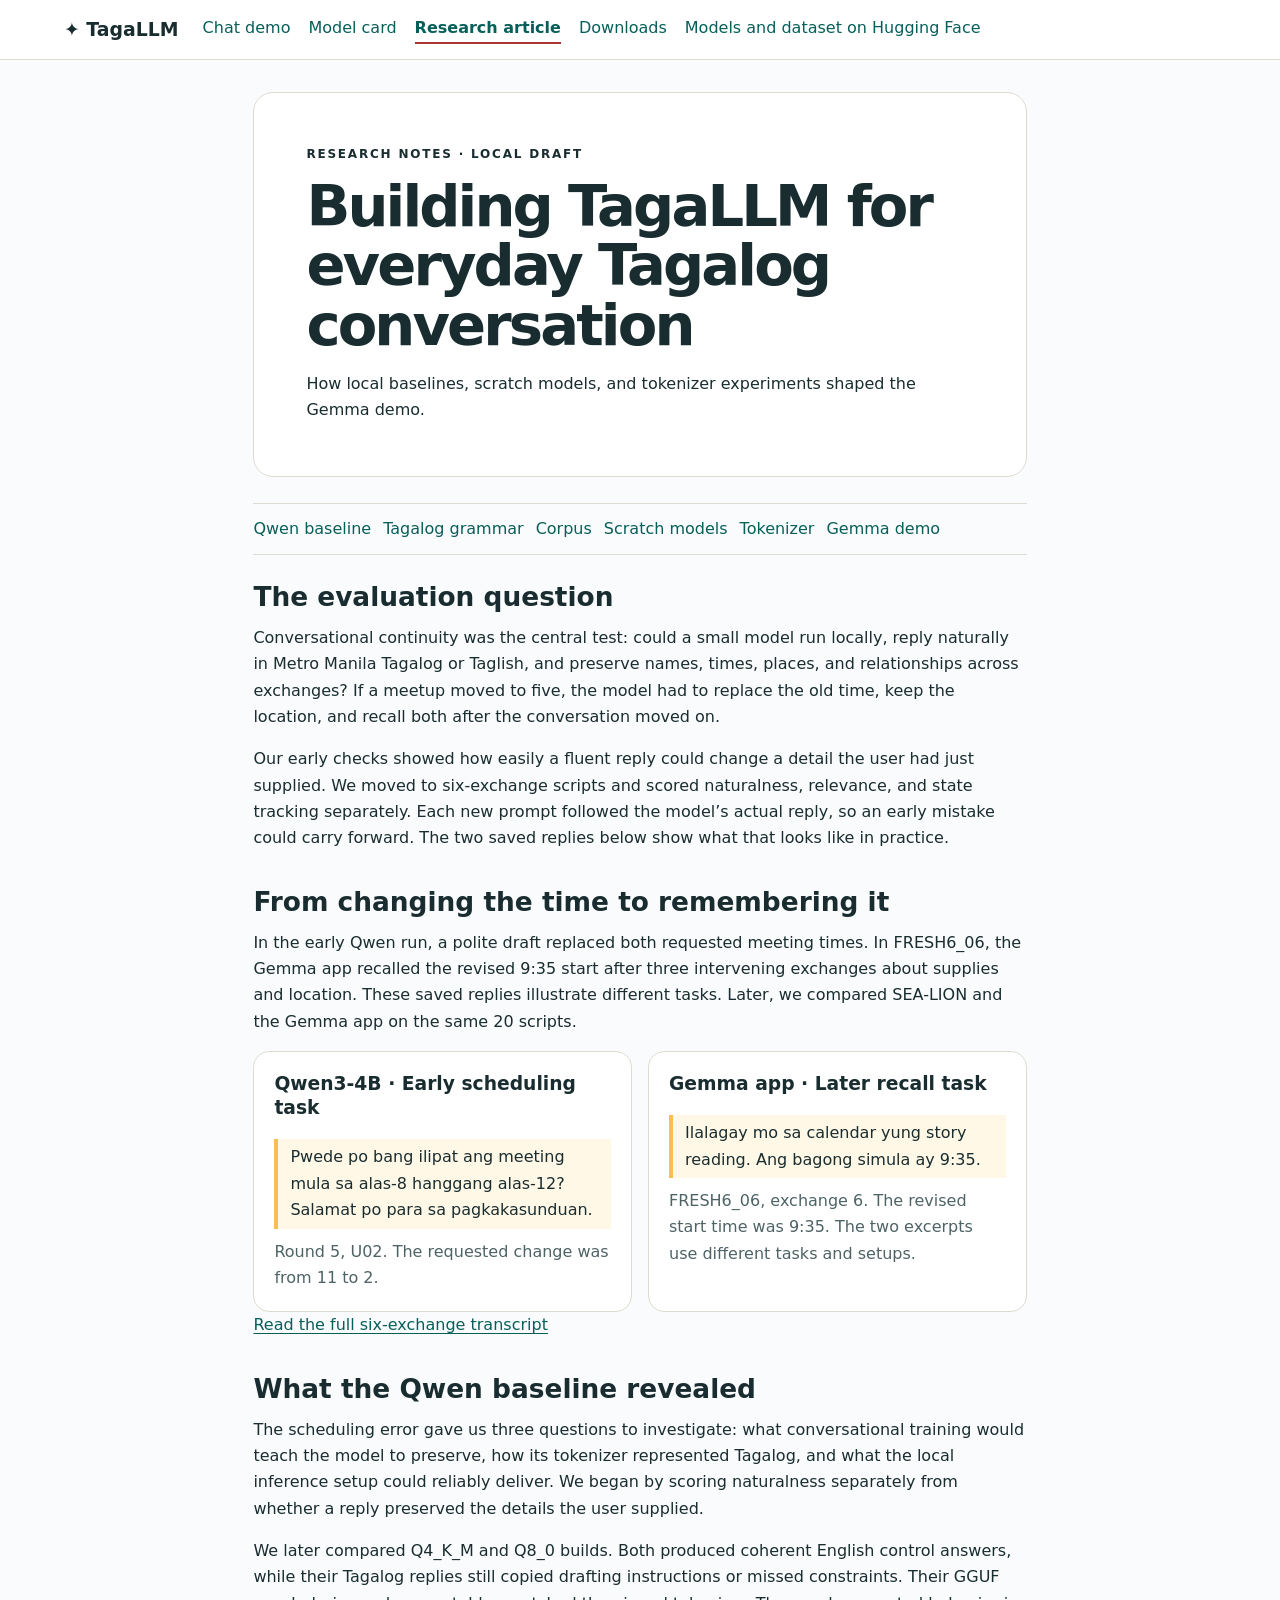
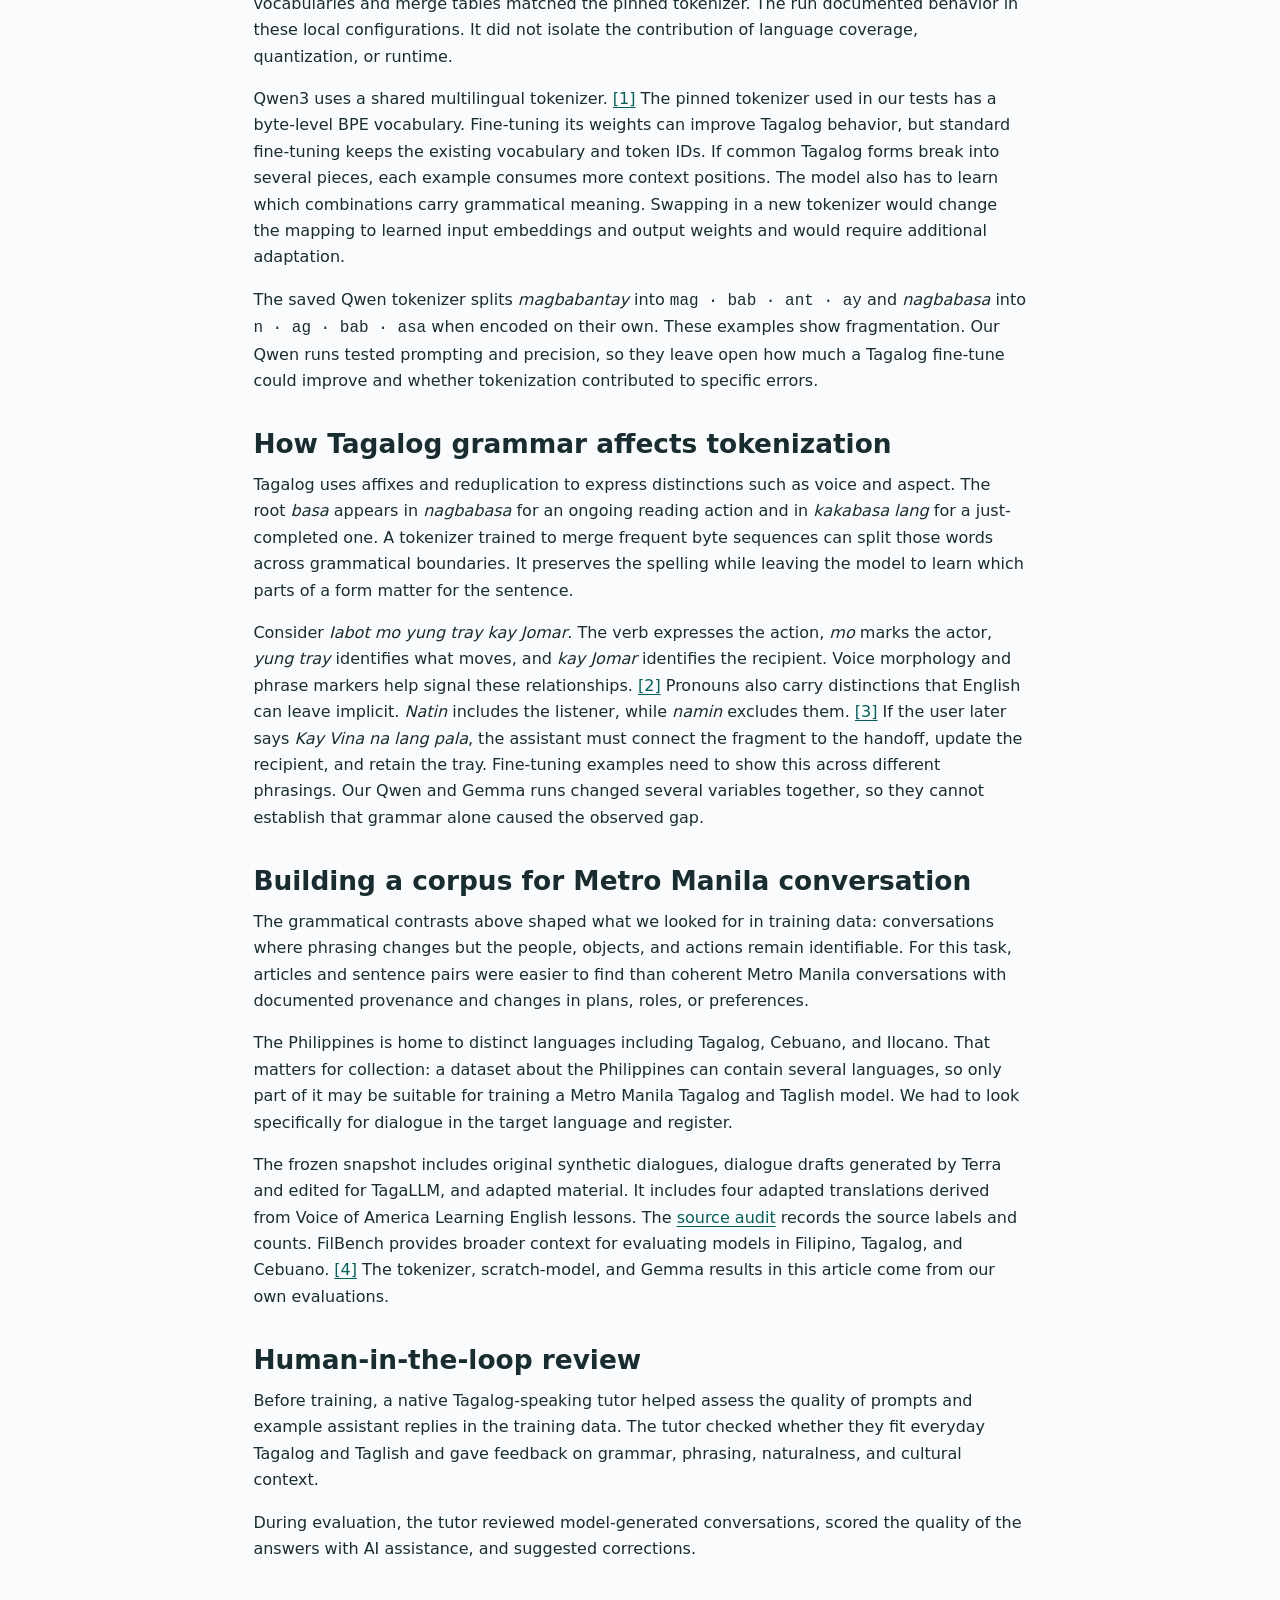
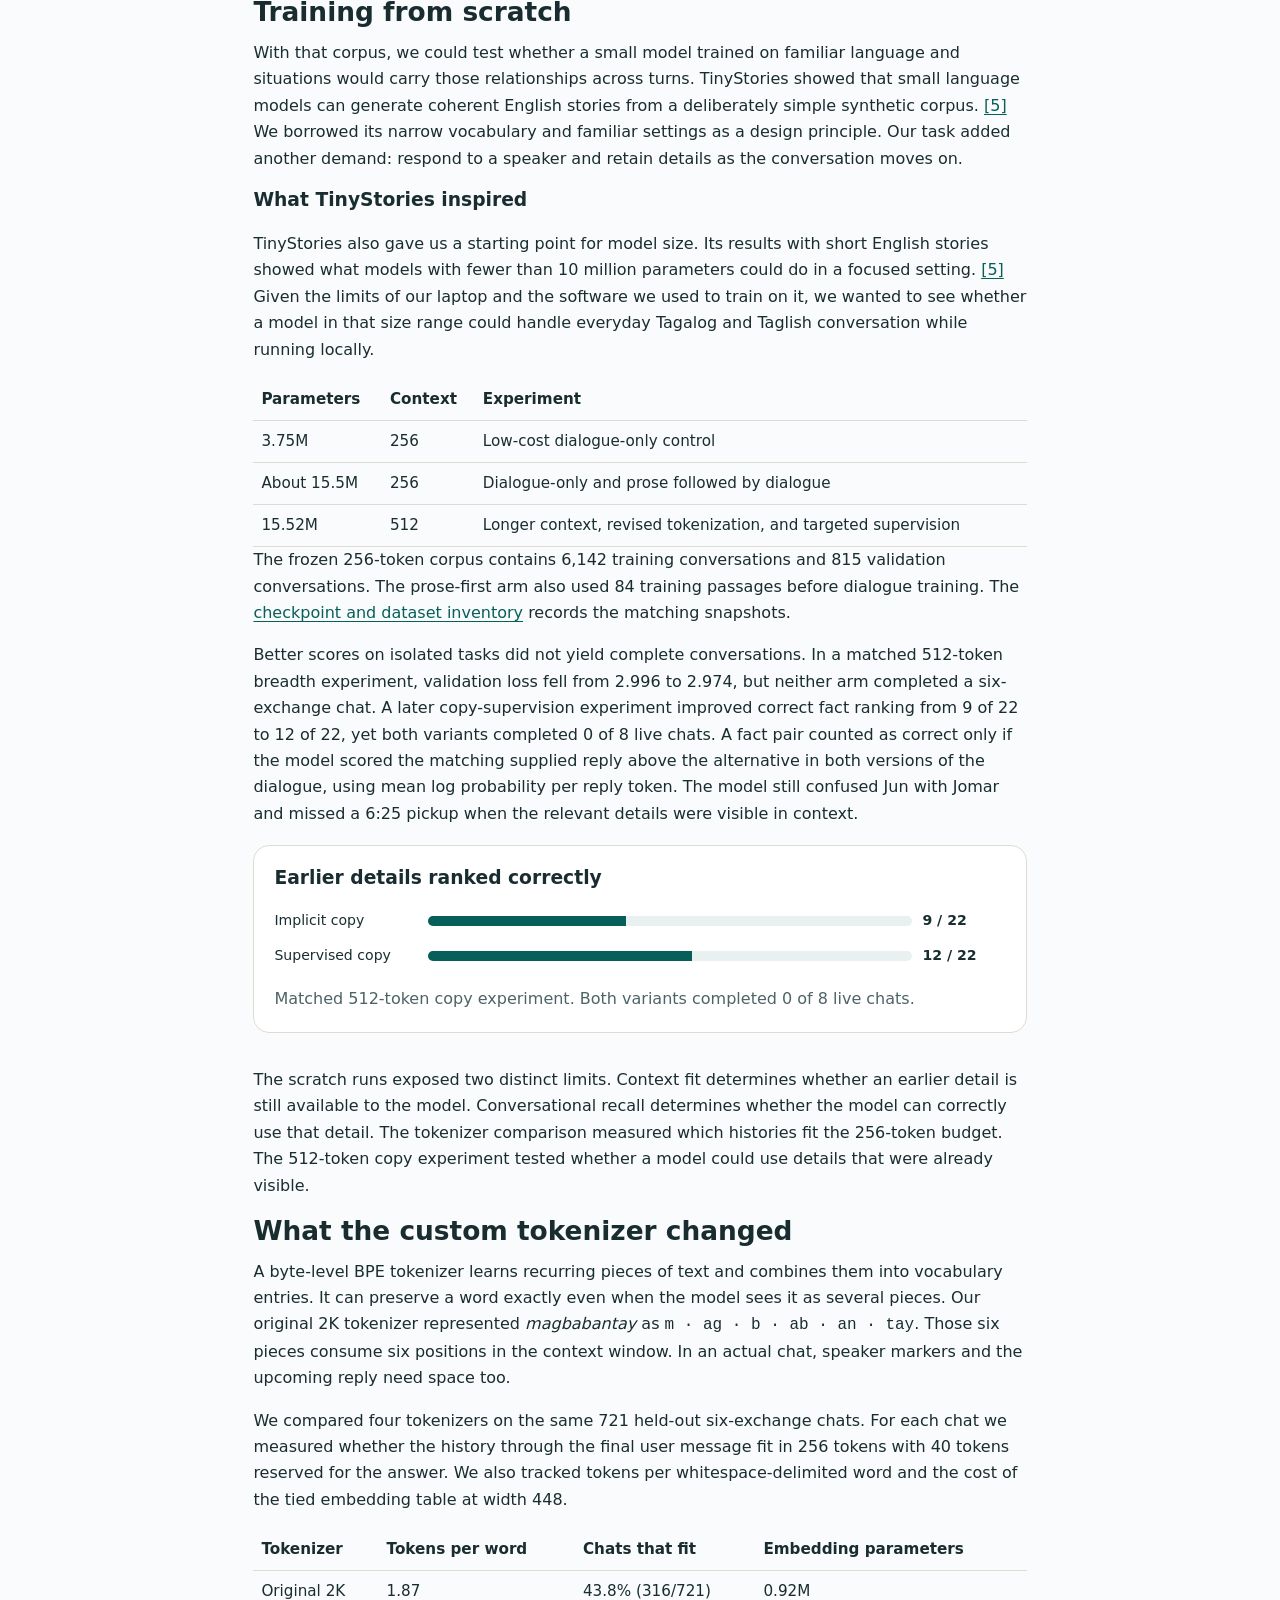
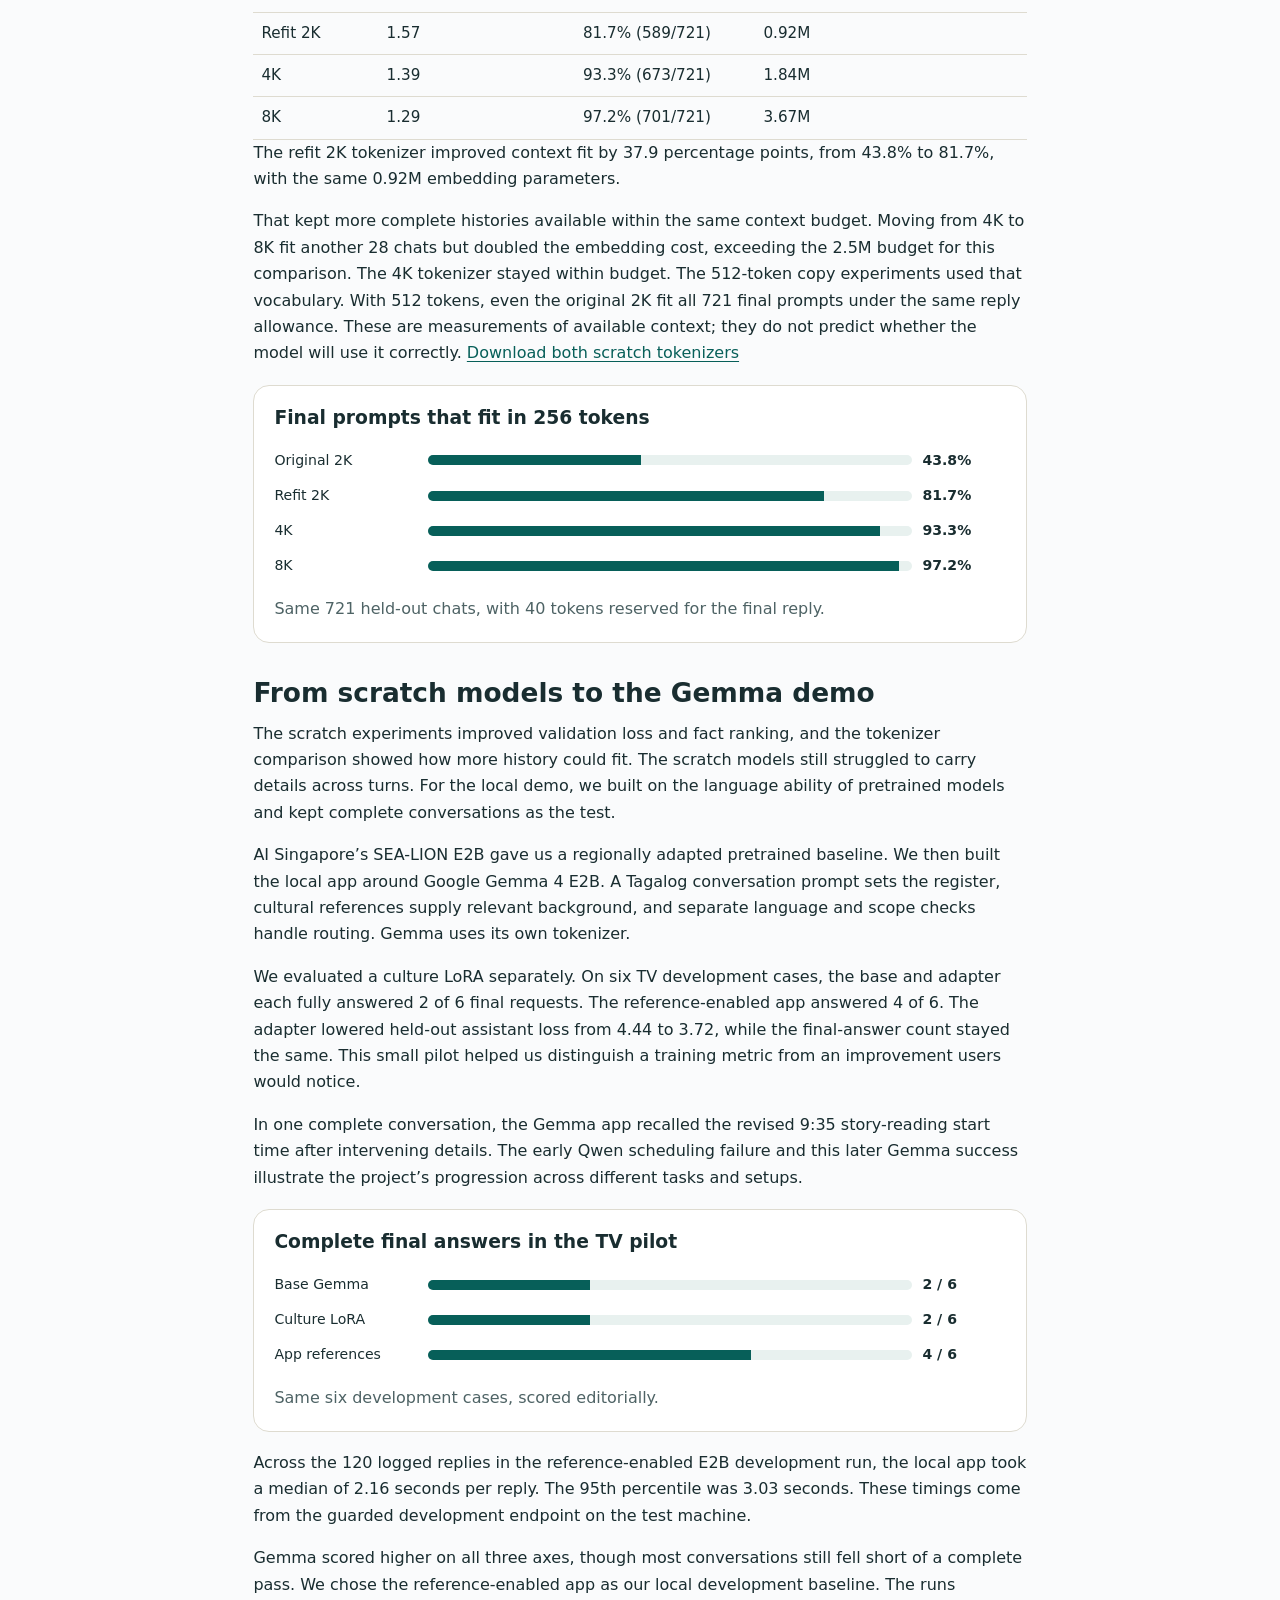
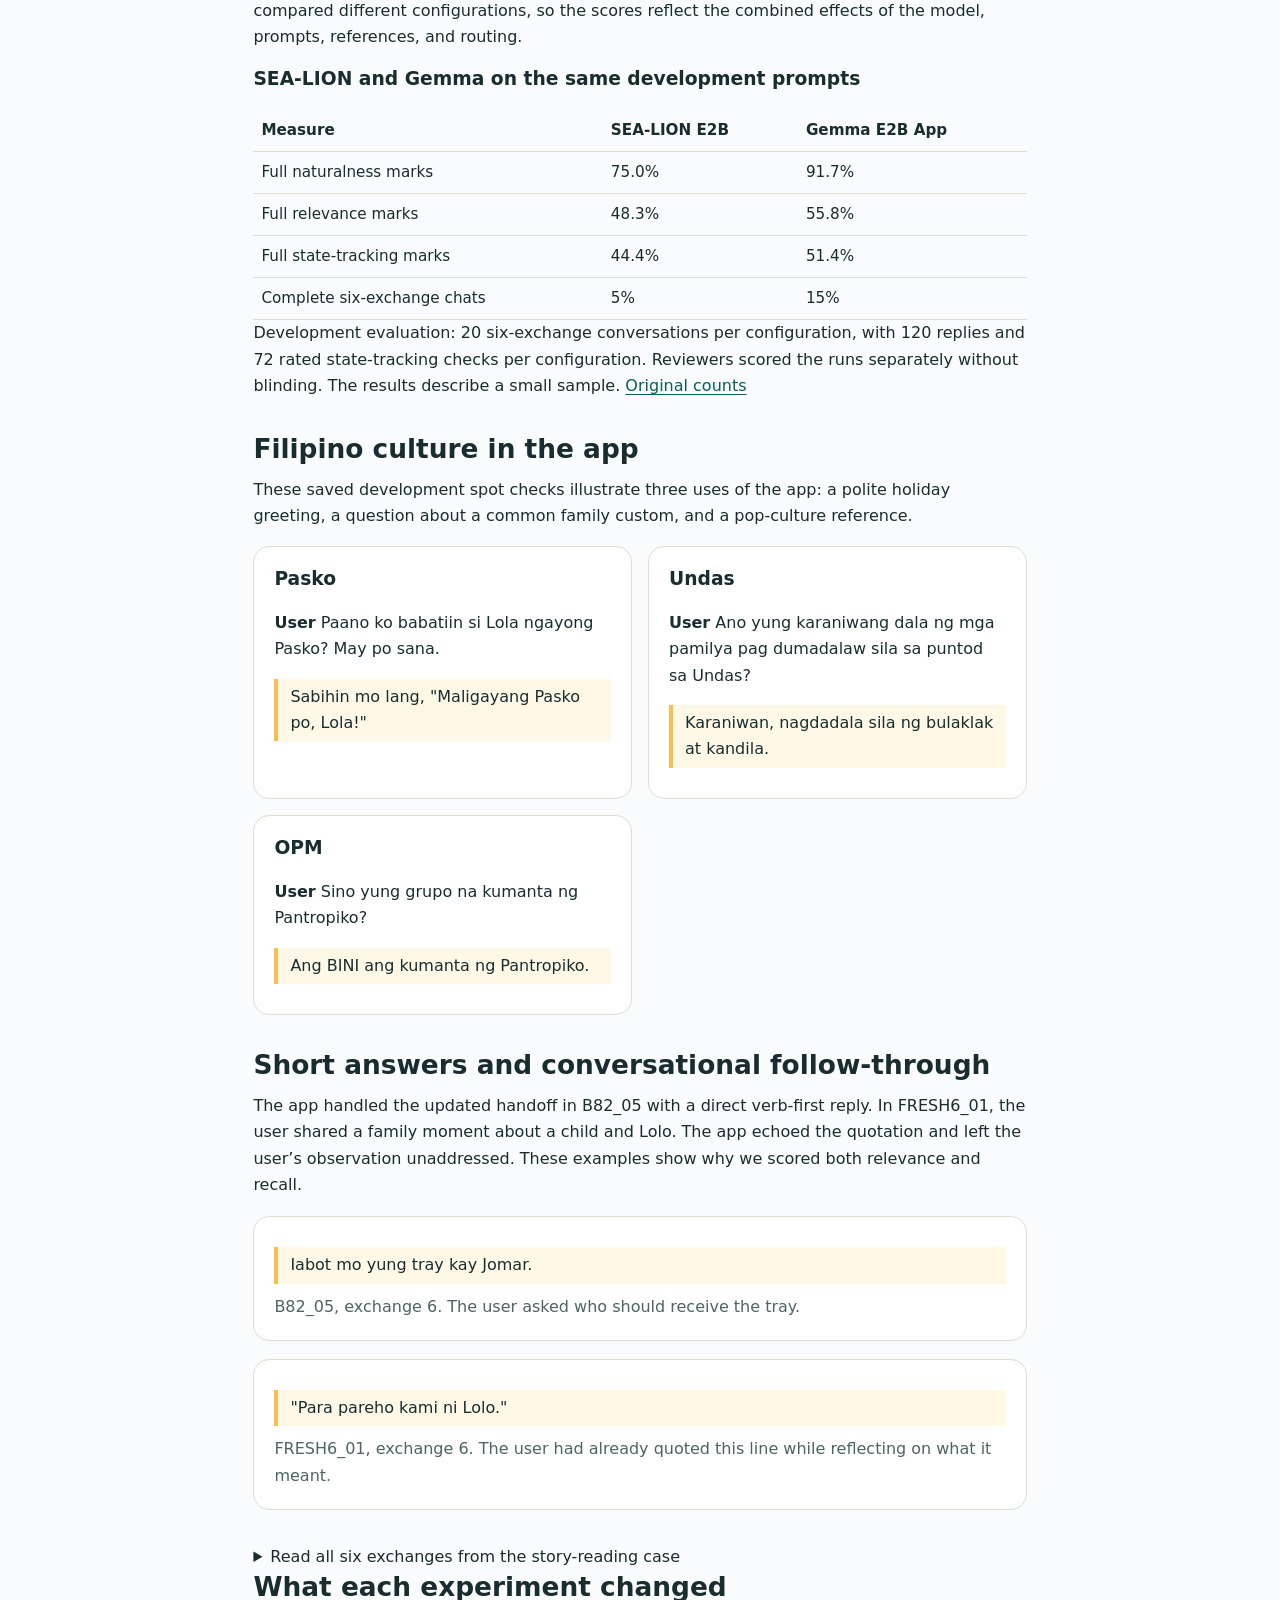
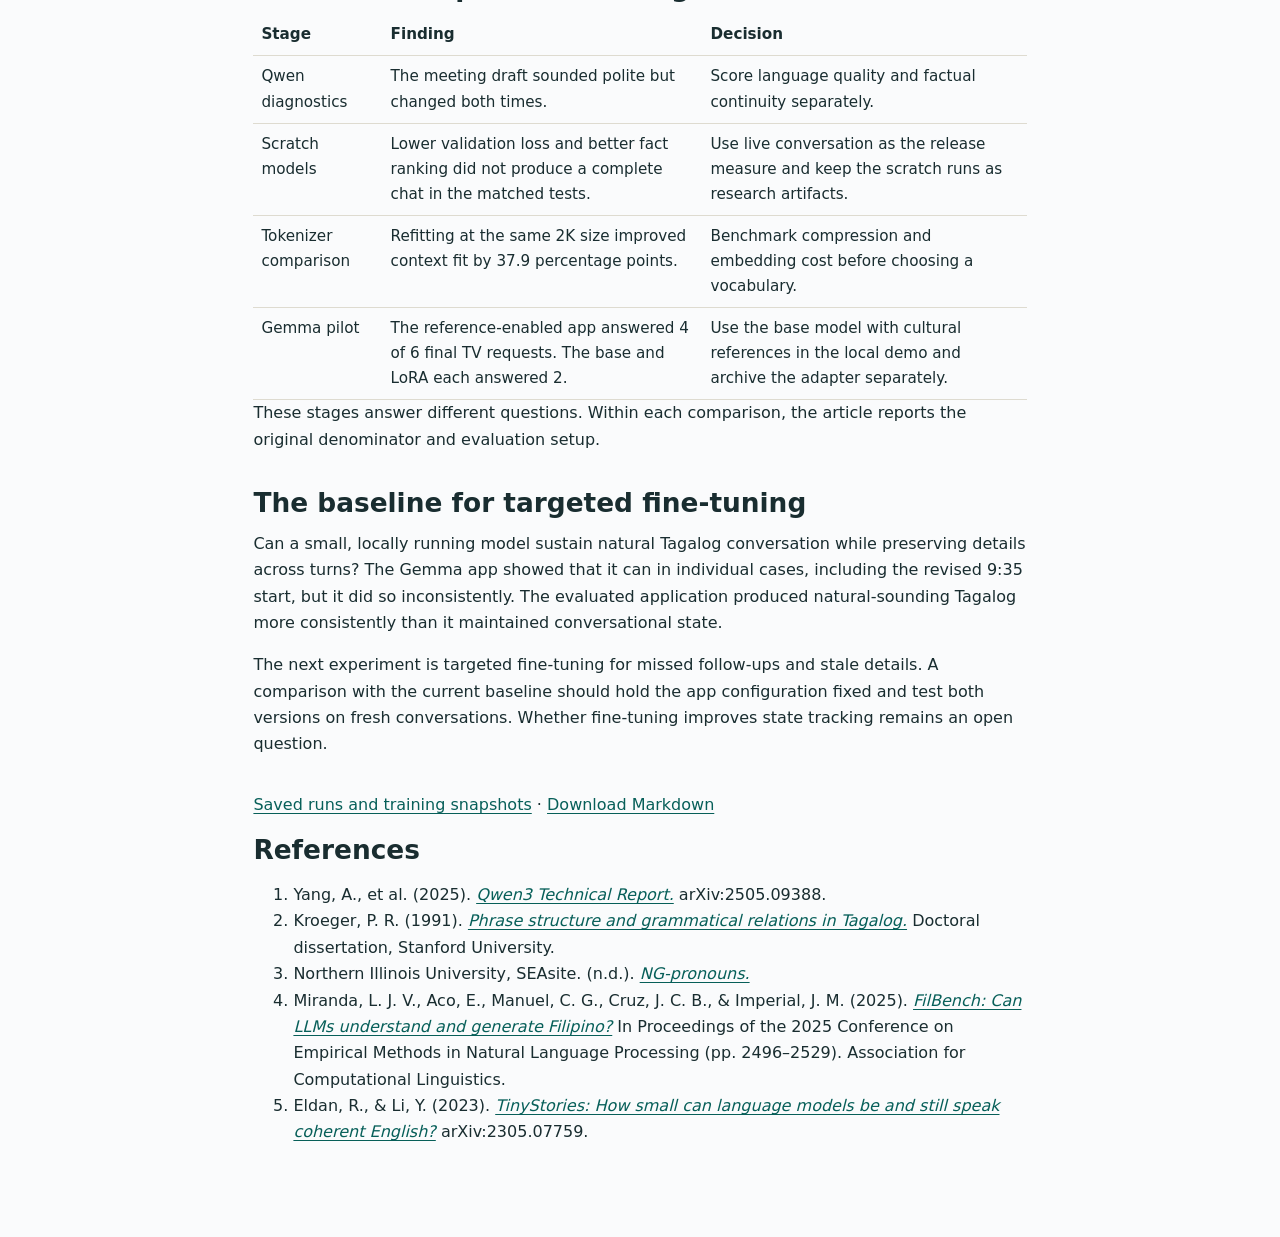
==== article.html @ eb3b5ac3 "Clarify tutor role in training review and answer scoring" ====
<!doctype html><html lang="en"><meta charset="utf-8"><meta name="viewport" content="width=device-width, initial-scale=1"><title>Building TagaLLM for everyday Tagalog conversation</title><link rel="stylesheet" href="assets/css/style.css"><style>.research{max-width:850px}.research section{margin-bottom:34px}.research .article-hero{margin-bottom:26px}.research .article-hero h1{font-size:clamp(2.1rem,5vw,3.6rem)}.research figure{margin:18px 0}.research .chart div{grid-template-columns:minmax(6rem,9rem) minmax(0,1fr) 5.2rem}.research .timeline{padding:12px 0;border-block:1px solid var(--line);margin-bottom:26px}.research .comparison figure{margin:0}.research section h2{margin-top:0}</style><body class="hub"><header><strong>✦ TagaLLM</strong><nav aria-label="Preview"><a href="index.html">Chat demo</a><a href="model-card.html">Model card</a><a href="article.html" aria-current="page">Research article</a><a href="downloads.html">Downloads</a><a href="https://huggingface.co/collections/JoshBrew/tagallm-6af280345e2e4ff6235630ea">Models and dataset on Hugging Face</a></nav></header>
<main class="doc research"><section class="hero article-hero"><p class="eyebrow">Research notes · Local draft</p><h1>Building TagaLLM for everyday Tagalog conversation</h1><p>How local baselines, scratch models, and tokenizer experiments shaped the Gemma demo.</p></section><nav class="toc timeline" aria-label="Project stages"><a href="#qwen">Qwen baseline</a><a href="#language">Tagalog grammar</a><a href="#corpus">Corpus</a><a href="#scratch">Scratch models</a><a href="#tokenizer">Tokenizer</a><a href="#gemma">Gemma demo</a></nav>
<section id="evaluation"><h2>The evaluation question</h2><p>Conversational continuity was the central test: could a small model run locally, reply naturally in Metro Manila Tagalog or Taglish, and preserve names, times, places, and relationships across exchanges? If a meetup moved to five, the model had to replace the old time, keep the location, and recall both after the conversation moved on.</p><p>Our early checks showed how easily a fluent reply could change a detail the user had just supplied. We moved to six-exchange scripts and scored naturalness, relevance, and state tracking separately. Each new prompt followed the model’s actual reply, so an early mistake could carry forward. The two saved replies below show what that looks like in practice.</p></section>
<section id="schedule-evidence"><h2>From changing the time to remembering it</h2><p>In the early Qwen run, a polite draft replaced both requested meeting times. In FRESH6_06, the Gemma app recalled the revised 9:35 start after three intervening exchanges about supplies and location. These saved replies illustrate different tasks. Later, we compared SEA-LION and the Gemma app on the same 20 scripts.</p><div class="comparison"><figure><h3>Qwen3-4B · Early scheduling task</h3><blockquote lang="tl">Pwede po bang ilipat ang meeting mula sa alas-8 hanggang alas-12? Salamat po para sa pagkakasunduan.</blockquote><figcaption>Round 5, U02. The requested change was from 11 to 2.</figcaption></figure><figure><h3>Gemma app · Later recall task</h3><blockquote lang="tl">Ilalagay mo sa calendar yung story reading. Ang bagong simula ay 9:35.</blockquote><figcaption>FRESH6_06, exchange 6. The revised start time was 9:35. The two excerpts use different tasks and setups.</figcaption></figure></div><p><a href="#story-reading-transcript">Read the full six-exchange transcript</a></p></section><section id="qwen"><h2>What the Qwen baseline revealed</h2><p>The scheduling error gave us three questions to investigate: what conversational training would teach the model to preserve, how its tokenizer represented Tagalog, and what the local inference setup could reliably deliver. We began by scoring naturalness separately from whether a reply preserved the details the user supplied.</p>
<p>We later compared Q4_K_M and Q8_0 builds. Both produced coherent English control answers, while their Tagalog replies still copied drafting instructions or missed constraints. Their GGUF vocabularies and merge tables matched the pinned tokenizer. The run documented behavior in these local configurations. It did not isolate the contribution of language coverage, quantization, or runtime.</p><p>Qwen3 uses a shared multilingual tokenizer. <a href="#ref-1">[1]</a> The pinned tokenizer used in our tests has a byte-level BPE vocabulary. Fine-tuning its weights can improve Tagalog behavior, but standard fine-tuning keeps the existing vocabulary and token IDs. If common Tagalog forms break into several pieces, each example consumes more context positions. The model also has to learn which combinations carry grammatical meaning. Swapping in a new tokenizer would change the mapping to learned input embeddings and output weights and would require additional adaptation.</p><p>The saved Qwen tokenizer splits <em>magbabantay</em> into <code>mag · bab · ant · ay</code> and <em>nagbabasa</em> into <code>n · ag · bab · asa</code> when encoded on their own. These examples show fragmentation. Our Qwen runs tested prompting and precision, so they leave open how much a Tagalog fine-tune could improve and whether tokenization contributed to specific errors.</p></section>
<section id="language"><h2>How Tagalog grammar affects tokenization</h2><p>Tagalog uses affixes and reduplication to express distinctions such as voice and aspect. The root <em>basa</em> appears in <em>nagbabasa</em> for an ongoing reading action and in <em>kakabasa lang</em> for a just-completed one. A tokenizer trained to merge frequent byte sequences can split those words across grammatical boundaries. It preserves the spelling while leaving the model to learn which parts of a form matter for the sentence.</p><p>Consider <em>Iabot mo yung tray kay Jomar</em>. The verb expresses the action, <em>mo</em> marks the actor, <em>yung tray</em> identifies what moves, and <em>kay Jomar</em> identifies the recipient. Voice morphology and phrase markers help signal these relationships. <a href="#ref-2">[2]</a> Pronouns also carry distinctions that English can leave implicit. <em>Natin</em> includes the listener, while <em>namin</em> excludes them. <a href="#ref-3">[3]</a> If the user later says <em>Kay Vina na lang pala</em>, the assistant must connect the fragment to the handoff, update the recipient, and retain the tray. Fine-tuning examples need to show this across different phrasings. Our Qwen and Gemma runs changed several variables together, so they cannot establish that grammar alone caused the observed gap.</p></section>
<section id="corpus"><h2>Building a corpus for Metro Manila conversation</h2><p>The grammatical contrasts above shaped what we looked for in training data: conversations where phrasing changes but the people, objects, and actions remain identifiable. For this task, articles and sentence pairs were easier to find than coherent Metro Manila conversations with documented provenance and changes in plans, roles, or preferences.</p><p>The Philippines is home to distinct languages including Tagalog, Cebuano, and Ilocano. That matters for collection: a dataset about the Philippines can contain several languages, so only part of it may be suitable for training a Metro Manila Tagalog and Taglish model. We had to look specifically for dialogue in the target language and register.</p><p>The frozen snapshot includes original synthetic dialogues, dialogue drafts generated by Terra and edited for TagaLLM, and adapted material. It includes four adapted translations derived from Voice of America Learning English lessons. The <a href="evidence.html#source-audit">source audit</a> records the source labels and counts. FilBench provides broader context for evaluating models in Filipino, Tagalog, and Cebuano. <a href="#ref-4">[4]</a> The tokenizer, scratch-model, and Gemma results in this article come from our own evaluations.</p></section>
<section id="human-in-the-loop-review"><h2>Human-in-the-loop review</h2><p>Before training, a native Tagalog-speaking tutor helped assess the quality of prompts and example assistant replies in the training data. The tutor checked whether they fit everyday Tagalog and Taglish and gave feedback on grammar, phrasing, naturalness, and cultural context.</p><p>During evaluation, the tutor reviewed model-generated conversations, scored the quality of the answers with AI assistance, and suggested corrections.</p></section>
<section id="scratch"><h2>Training from scratch</h2><p>With that corpus, we could test whether a small model trained on familiar language and situations would carry those relationships across turns. TinyStories showed that small language models can generate coherent English stories from a deliberately simple synthetic corpus. <a href="#ref-5">[5]</a> We borrowed its narrow vocabulary and familiar settings as a design principle. Our task added another demand: respond to a speaker and retain details as the conversation moves on.</p>
<h3 id="tinystories">What TinyStories inspired</h3><p>TinyStories also gave us a starting point for model size. Its results with short English stories showed what models with fewer than 10 million parameters could do in a focused setting. <a href="#ref-5">[5]</a> Given the limits of our laptop and the software we used to train on it, we wanted to see whether a model in that size range could handle everyday Tagalog and Taglish conversation while running locally.</p>
<div class="scroll"><table><thead><tr><th>Parameters</th><th>Context</th><th>Experiment</th></tr></thead><tbody><tr><td>3.75M</td><td>256</td><td>Low-cost dialogue-only control</td></tr><tr><td>About 15.5M</td><td>256</td><td>Dialogue-only and prose followed by dialogue</td></tr><tr><td>15.52M</td><td>512</td><td>Longer context, revised tokenization, and targeted supervision</td></tr></tbody></table></div>
<p>The frozen 256-token corpus contains 6,142 training conversations and 815 validation conversations. The prose-first arm also used 84 training passages before dialogue training. The <a href="evidence.html#frozen-splits">checkpoint and dataset inventory</a> records the matching snapshots.</p>
<p>Better scores on isolated tasks did not yield complete conversations. In a matched 512-token breadth experiment, validation loss fell from 2.996 to 2.974, but neither arm completed a six-exchange chat. A later copy-supervision experiment improved correct fact ranking from 9 of 22 to 12 of 22, yet both variants completed 0 of 8 live chats. A fact pair counted as correct only if the model scored the matching supplied reply above the alternative in both versions of the dialogue, using mean log probability per reply token. The model still confused Jun with Jomar and missed a 6:25 pickup when the relevant details were visible in context.</p><figure class="research-chart"><h3>Earlier details ranked correctly</h3><div class="chart"><div><span>Implicit copy</span><meter max="22" value="9" aria-label="Implicit copy, 9 of 22"></meter><b>9 / 22</b></div><div><span>Supervised copy</span><meter max="22" value="12" aria-label="Supervised copy, 12 of 22"></meter><b>12 / 22</b></div></div><figcaption>Matched 512-token copy experiment. Both variants completed 0 of 8 live chats.</figcaption></figure></section>
<p>The scratch runs exposed two distinct limits. Context fit determines whether an earlier detail is still available to the model. Conversational recall determines whether the model can correctly use that detail. The tokenizer comparison measured which histories fit the 256-token budget. The 512-token copy experiment tested whether a model could use details that were already visible.</p><section id="tokenizer"><h2>What the custom tokenizer changed</h2><p>A byte-level BPE tokenizer learns recurring pieces of text and combines them into vocabulary entries. It can preserve a word exactly even when the model sees it as several pieces. Our original 2K tokenizer represented <em>magbabantay</em> as <code>m · ag · b · ab · an · tay</code>. Those six pieces consume six positions in the context window. In an actual chat, speaker markers and the upcoming reply need space too.</p>
<p>We compared four tokenizers on the same 721 held-out six-exchange chats. For each chat we measured whether the history through the final user message fit in 256 tokens with 40 tokens reserved for the answer. We also tracked tokens per whitespace-delimited word and the cost of the tied embedding table at width 448.</p>
<div class="scroll"><table><thead><tr><th>Tokenizer</th><th>Tokens per word</th><th>Chats that fit</th><th>Embedding parameters</th></tr></thead><tbody><tr><td>Original 2K</td><td>1.87</td><td>43.8% (316/721)</td><td>0.92M</td></tr><tr><td>Refit 2K</td><td>1.57</td><td>81.7% (589/721)</td><td>0.92M</td></tr><tr><td>4K</td><td>1.39</td><td>93.3% (673/721)</td><td>1.84M</td></tr><tr><td>8K</td><td>1.29</td><td>97.2% (701/721)</td><td>3.67M</td></tr></tbody></table></div>
<p>The refit 2K tokenizer improved context fit by 37.9 percentage points, from 43.8% to 81.7%, with the same 0.92M embedding parameters.</p><p>That kept more complete histories available within the same context budget. Moving from 4K to 8K fit another 28 chats but doubled the embedding cost, exceeding the 2.5M budget for this comparison. The 4K tokenizer stayed within budget. The 512-token copy experiments used that vocabulary. With 512 tokens, even the original 2K fit all 721 final prompts under the same reply allowance. These are measurements of available context; they do not predict whether the model will use it correctly. <a href="model-card.html#artifacts">Download both scratch tokenizers</a></p><figure class="research-chart"><h3>Final prompts that fit in 256 tokens</h3><div class="chart"><div><span>Original 2K</span><meter max="721" value="316" aria-label="Original 2K, 316 of 721"></meter><b>43.8%</b></div><div><span>Refit 2K</span><meter max="721" value="589" aria-label="Refit 2K, 589 of 721"></meter><b>81.7%</b></div><div><span>4K</span><meter max="721" value="673" aria-label="4K, 673 of 721"></meter><b>93.3%</b></div><div><span>8K</span><meter max="721" value="701" aria-label="8K, 701 of 721"></meter><b>97.2%</b></div></div><figcaption>Same 721 held-out chats, with 40 tokens reserved for the final reply.</figcaption></figure></section>

<section id="gemma"><h2>From scratch models to the Gemma demo</h2><p>The scratch experiments improved validation loss and fact ranking, and the tokenizer comparison showed how more history could fit. The scratch models still struggled to carry details across turns. For the local demo, we built on the language ability of pretrained models and kept complete conversations as the test.</p><p>AI Singapore’s SEA-LION E2B gave us a regionally adapted pretrained baseline. We then built the local app around Google Gemma 4 E2B. A Tagalog conversation prompt sets the register, cultural references supply relevant background, and separate language and scope checks handle routing. Gemma uses its own tokenizer.</p>
<p>We evaluated a culture LoRA separately. On six TV development cases, the base and adapter each fully answered 2 of 6 final requests. The reference-enabled app answered 4 of 6. The adapter lowered held-out assistant loss from 4.44 to 3.72, while the final-answer count stayed the same. This small pilot helped us distinguish a training metric from an improvement users would notice.</p>
<p>In one complete conversation, the Gemma app recalled the revised 9:35 story-reading start time after intervening details. The early Qwen scheduling failure and this later Gemma success illustrate the project’s progression across different tasks and setups.</p><figure class="research-chart"><h3>Complete final answers in the TV pilot</h3><div class="chart"><div><span>Base Gemma</span><meter max="6" value="2" aria-label="Base Gemma, 2 of 6"></meter><b>2 / 6</b></div><div><span>Culture LoRA</span><meter max="6" value="2" aria-label="Culture LoRA, 2 of 6"></meter><b>2 / 6</b></div><div><span>App references</span><meter max="6" value="4" aria-label="App references, 4 of 6"></meter><b>4 / 6</b></div></div><figcaption>Same six development cases, scored editorially.</figcaption></figure>
<p>Across the 120 logged replies in the reference-enabled E2B development run, the local app took a median of 2.16 seconds per reply. The 95th percentile was 3.03 seconds. These timings come from the guarded development endpoint on the test machine.</p><p>Gemma scored higher on all three axes, though most conversations still fell short of a complete pass. We chose the reference-enabled app as our local development baseline. The runs compared different configurations, so the scores reflect the combined effects of the model, prompts, references, and routing.</p><h3 id="sea-lion-comparison">SEA-LION and Gemma on the same development prompts</h3><div class="scroll"><table><thead><tr><th>Measure</th><th>SEA-LION E2B</th><th>Gemma E2B App</th></tr></thead><tbody><tr><td>Full naturalness marks</td><td>75.0%</td><td>91.7%</td></tr><tr><td>Full relevance marks</td><td>48.3%</td><td>55.8%</td></tr><tr><td>Full state-tracking marks</td><td>44.4%</td><td>51.4%</td></tr><tr><td>Complete six-exchange chats</td><td>5%</td><td>15%</td></tr></tbody></table></div><p>Development evaluation: 20 six-exchange conversations per configuration, with 120 replies and 72 rated state-tracking checks per configuration. Reviewers scored the runs separately without blinding. The results describe a small sample. <a href="evidence.html#sea-lion-gemma-counts">Original counts</a></p></section>
<section id="culture-examples"><h2>Filipino culture in the app</h2><p>These saved development spot checks illustrate three uses of the app: a polite holiday greeting, a question about a common family custom, and a pop-culture reference.</p><div class="comparison"><figure lang="tl"><h3>Pasko</h3><p><strong>User</strong> Paano ko babatiin si Lola ngayong Pasko? May po sana.</p><blockquote>Sabihin mo lang, &quot;Maligayang Pasko po, Lola!&quot;</blockquote></figure><figure lang="tl"><h3>Undas</h3><p><strong>User</strong> Ano yung karaniwang dala ng mga pamilya pag dumadalaw sila sa puntod sa Undas?</p><blockquote>Karaniwan, nagdadala sila ng bulaklak at kandila.</blockquote></figure><figure lang="tl"><h3>OPM</h3><p><strong>User</strong> Sino yung grupo na kumanta ng Pantropiko?</p><blockquote>Ang BINI ang kumanta ng Pantropiko.</blockquote></figure></div></section><section id="follow-through"><h2>Short answers and conversational follow-through</h2><p>The app handled the updated handoff in B82_05 with a direct verb-first reply. In FRESH6_01, the user shared a family moment about a child and Lolo. The app echoed the quotation and left the user’s observation unaddressed. These examples show why we scored both relevance and recall.</p><figure><blockquote lang="tl">Iabot mo yung tray kay Jomar.</blockquote><figcaption>B82_05, exchange 6. The user asked who should receive the tray.</figcaption></figure><figure><blockquote lang="tl">&quot;Para pareho kami ni Lolo.&quot;</blockquote><figcaption>FRESH6_01, exchange 6. The user had already quoted this line while reflecting on what it meant.</figcaption></figure></section><details id="story-reading-transcript"><summary>Read all six exchanges from the story-reading case</summary><p>Saved development case FRESH6_06. This was one of the three conversations that passed the full editorial rubric in the 20-case run.</p><ol><li lang="tl"><p><strong>User</strong> May story reading sa covered court nang 9:10. May puppet show rin sa kaparehong lugar nang 10:20.</p><p><strong>TagaLLM</strong> Okay, may story reading sa covered court ng 9:10 at puppet show sa 10:20.</p></li><li lang="tl"><p><strong>User</strong> Nag-post yung organizer na 9:35 na raw yung story reading dahil may inaayos pa sa mic. Tuloy pa rin yung puppet show sa dating oras.</p><p><strong>TagaLLM</strong> So, nag-post yung organizer na 9:35 na lang yung story reading dahil inaayos pa sa mic, pero yung puppet show, same pa rin sa 10:20.</p></li><li lang="tl"><p><strong>User</strong> Ako magdadala ng banig para sa mga bata. Si Ate ang magdadala ng tubig.</p><p><strong>TagaLLM</strong> Ikaw magdadala ng banig, Ate ang magdadala ng tubig.</p></li><li lang="tl"><p><strong>User</strong> Tinupi ko na yung banig. Nilagay ni Ate yung mga bote sa hiwalay na bag.</p><p><strong>TagaLLM</strong> Tinupi mo na yung banig, at inilagay ni Ate yung mga bote sa hiwalay na bag.</p></li><li lang="tl"><p><strong>User</strong> May nagtanong sa group chat kung nagbago rin yung lugar. Sabi ko covered court pa rin.</p><p><strong>TagaLLM</strong> Sabi mo covered court pa rin.</p></li><li lang="tl"><p><strong>User</strong> Ilalagay ko na sa calendar yung story reading. Anong oras nga yung bagong simula?</p><p><strong>TagaLLM</strong> Ilalagay mo sa calendar yung story reading. Ang bagong simula ay 9:35.</p></li></ol></details><section id="decisions"><h2>What each experiment changed</h2><div class="scroll"><table><thead><tr><th>Stage</th><th>Finding</th><th>Decision</th></tr></thead><tbody><tr><td>Qwen diagnostics</td><td>The meeting draft sounded polite but changed both times.</td><td>Score language quality and factual continuity separately.</td></tr><tr><td>Scratch models</td><td>Lower validation loss and better fact ranking did not produce a complete chat in the matched tests.</td><td>Use live conversation as the release measure and keep the scratch runs as research artifacts.</td></tr><tr><td>Tokenizer comparison</td><td>Refitting at the same 2K size improved context fit by 37.9 percentage points.</td><td>Benchmark compression and embedding cost before choosing a vocabulary.</td></tr><tr><td>Gemma pilot</td><td>The reference-enabled app answered 4 of 6 final TV requests. The base and LoRA each answered 2.</td><td>Use the base model with cultural references in the local demo and archive the adapter separately.</td></tr></tbody></table></div><p>These stages answer different questions. Within each comparison, the article reports the original denominator and evaluation setup.</p></section><section id="next-phase"><h2>The baseline for targeted fine-tuning</h2><p>Can a small, locally running model sustain natural Tagalog conversation while preserving details across turns? The Gemma app showed that it can in individual cases, including the revised 9:35 start, but it did so inconsistently. The evaluated application produced natural-sounding Tagalog more consistently than it maintained conversational state.</p><p>The next experiment is targeted fine-tuning for missed follow-ups and stale details. A comparison with the current baseline should hold the app configuration fixed and test both versions on fresh conversations. Whether fine-tuning improves state tracking remains an open question.</p></section><p><a href="evidence.html">Saved runs and training snapshots</a> · <a href="docs/article.md" download>Download Markdown</a></p><section id="references"><h2>References</h2><ol><li id="ref-1">Yang, A., et al. (2025). <a href="https://arxiv.org/abs/2505.09388"><cite>Qwen3 Technical Report.</cite></a> arXiv:2505.09388.</li><li id="ref-2">Kroeger, P. R. (1991). <a href="https://www.diu.edu/wp-content/uploads/paul_kroeger/PK-thesis-revised-all-chapters-readonly.pdf"><cite>Phrase structure and grammatical relations in Tagalog.</cite></a> Doctoral dissertation, Stanford University.</li><li id="ref-3">Northern Illinois University, SEAsite. (n.d.). <a href="https://seasite.niu.edu/trans/tagalog/Grammar%201/Pronouns/NGpron.htm"><cite>NG-pronouns.</cite></a></li><li id="ref-4">Miranda, L. J. V., Aco, E., Manuel, C. G., Cruz, J. C. B., &amp; Imperial, J. M. (2025). <a href="https://aclanthology.org/2025.emnlp-main.127/"><cite>FilBench: Can LLMs understand and generate Filipino?</cite></a> In Proceedings of the 2025 Conference on Empirical Methods in Natural Language Processing (pp. 2496–2529). Association for Computational Linguistics.</li><li id="ref-5">Eldan, R., &amp; Li, Y. (2023). <a href="https://arxiv.org/abs/2305.07759"><cite>TinyStories: How small can language models be and still speak coherent English?</cite></a> arXiv:2305.07759.</li></ol></section></main></body></html>
---- assets/css/style.css ----
*{box-sizing:border-box} :root{--ink:#192d30;--muted:#4e6365;--paper:#fffdf6;--teal:#075f59;--red:#ab3730;--gold:#f9bd52;--line:#dedbd0}body{margin:0;background:var(--paper);color:var(--ink);font:16px/1.65 system-ui,sans-serif}header{background:#fff;border-bottom:1px solid var(--line);padding:14px max(5vw,18px);display:flex;align-items:center;gap:24px;flex-wrap:wrap}header strong{font-size:1.18rem}nav{display:flex;gap:18px;flex-wrap:wrap}a{color:var(--teal);text-underline-offset:3px}nav a{text-decoration:none}nav a[aria-current]{font-weight:800;border-bottom:2px solid var(--red)}main{max-width:1060px;margin:auto;padding:32px max(3vw,18px) 60px}h1,h2,h3,p{margin-top:0}h1{font-size:clamp(2.35rem,6vw,4.8rem);line-height:1.03;letter-spacing:-.05em;margin-bottom:16px}h2{font-size:1.65rem;line-height:1.2;margin:32px 0 12px}h3{line-height:1.3} .eyebrow{font-size:.75rem;letter-spacing:.15em;text-transform:uppercase;font-weight:800}.hero{border-radius:20px;background:#084d49;color:#fff8e9;padding:clamp(22px,5vw,52px);position:relative;overflow:hidden}.hero:after{content:"";position:absolute;inset:auto 0 0;height:8px;background:repeating-linear-gradient(120deg,#f9bd52 0 20px,#f9bd52 20px 24px,#c7473b 24px 46px,#fff5d6 46px 50px,#32978d 50px 72px)}.hero p:last-child{margin-bottom:0}.chat-grid,.comparison{display:grid;grid-template-columns:1fr 1fr;gap:16px}.chat-grid{grid-template-columns:minmax(0,2fr) minmax(0,1fr);margin-top:20px}.panel,figure{background:#fff;border:1px solid var(--line);border-radius:16px;padding:20px;margin:0}.chat-panel{min-width:0}.chatlog{min-height:220px;max-height:480px;overflow:auto;display:flex;flex-direction:column;gap:10px;margin-bottom:14px}.bubble{padding:10px 14px;border-radius:12px;background:#eef5ef;max-width:90%;white-space:pre-wrap;overflow-wrap:anywhere;margin:0}.bubble.user{align-self:end;background:#fff1ca}.bubble b{display:block;font-size:.75rem}.composer{display:flex;gap:8px}input,button{font:inherit;border-radius:9px;border:1px solid #8eaaa5;padding:8px 12px}input{flex:1;min-width:0}button{cursor:pointer;background:#fff;color:var(--teal)}button.primary{background:var(--teal);color:white;border-color:var(--teal)}button:disabled{opacity:.55;cursor:default}.chips{display:grid;gap:8px;margin-bottom:18px}.chips button{text-align:left}.note,figcaption,small{color:var(--muted)}.tag{display:inline-block;background:#fff0c6;color:#513504;padding:2px 10px;border-radius:30px;font-size:.78rem;font-weight:750}.doc{max-width:920px}.hub{background:#fafbfc}.hub .hero{background:#fff;color:var(--ink);border:1px solid var(--line)}.hub .hero:after{display:none}.toc{display:flex;gap:12px;flex-wrap:wrap;margin:22px 0}.chart{display:grid;gap:12px;margin:18px 0}.chart div{display:grid;grid-template-columns:9rem 1fr 4.5rem;gap:10px;align-items:center;font-size:.88rem}.chart meter{width:100%;height:20px;accent-color:var(--teal)}.chart meter::-webkit-meter-optimum-value{background:var(--teal)}.chart meter::-webkit-meter-bar{background:#e8f1ef;border:0}blockquote{border-left:4px solid var(--gold);margin:10px 0;padding:5px 12px;background:#fff8e6}table{width:100%;border-collapse:collapse;font-size:.95rem}th,td{border-bottom:1px solid var(--line);text-align:left;padding:8px;vertical-align:top}.scroll{overflow:auto}.muted{color:var(--muted)}code{overflow-wrap:anywhere}.article-hero{background:#fff0c6;color:var(--ink)}@media(max-width:700px){.chat-grid,.comparison{grid-template-columns:1fr}.chart div{grid-template-columns:6rem 1fr 3.5rem}main{padding-top:18px}}


.pinoy-chat {
  --teal: #174a78;
  --red: #a83b46;
  --woven: url("data:image/svg+xml,%3Csvg xmlns='http://www.w3.org/2000/svg' width='72' height='28' viewBox='0 0 72 28'%3E%3Cpath fill='%231b5386' d='M0 0h72v28H0z'/%3E%3Cpath fill='none' stroke='%23ffd065' stroke-width='2' d='M0 2h72M0 26h72M0 14l18-11 18 11L54 3l18 11-18 11-18-11-18 11z'/%3E%3Cpath fill='%23ff9877' d='m12 14 6-4 6 4-6 4zm36 0 6-4 6 4-6 4z'/%3E%3C/svg%3E");
  background: linear-gradient(180deg, #e1f2fd 0%, #f5fbff 58%, #fff8ee 100%);
}
.pinoy-chat header {
  border-bottom: 8px solid transparent;
  border-image: var(--woven) 8 repeat;
  background: #fffaf1;
}
.pinoy-chat main { padding-inline: max(3vw, 46px); }
.pinoy-chat .hero {
  display: grid;
  grid-template-columns: minmax(0, 1fr) minmax(0, 1fr);
  align-items: center;
  gap: clamp(14px, 4vw, 44px);
  padding-bottom: 44px;
  background: linear-gradient(135deg, #15385d, #24699c);
}
.pinoy-chat .hero::after { height: 24px; background: var(--woven) repeat-x center; }
.pinoy-chat .jeepney-photo {
  overflow: hidden;
  padding: 0;
  border: 1px solid #efc46a;
  background: #173653;
}
.pinoy-chat .jeepney-photo img {
  display: block;
  width: 100%;
  height: auto;
  aspect-ratio: 4 / 3;
  object-fit: cover;
  object-position: center;
}
.pinoy-chat .jeepney-photo figcaption { padding: 5px 10px; color: #fff3d1; font-size: .75rem; }
.pinoy-chat .jeepney-photo a { color: inherit; }
.pinoy-chat .panel {
  border-top: 0;
  background: var(--woven) repeat-x top, #fffaf1;
  padding-top: 40px;
}
.pinoy-chat .chatlog {
  padding: 12px;
  border-radius: 10px;
  background: repeating-linear-gradient(45deg, #e4eff9 0 8px, #f2f7fc 8px 16px);
}
.pinoy-chat .bubble { background: #fffdf6; border-inline-start: 3px solid #a83b46; }
.pinoy-chat .bubble.user { background: #ffe3ce; border-inline-start-color: #b07c29; }
.pinoy-chat .chips button:hover { background: #ffe5a4; }
@media (max-width: 700px) {
  .pinoy-chat main { padding-inline: 18px; }
  .pinoy-chat .hero { grid-template-columns: 1fr; }
  .pinoy-chat .hero h1 { font-size: clamp(2rem, 8vw, 3rem); }
}

.pinoy-chat .chat-brand { display: inline-flex; align-items: center; gap: 10px; }
.pinoy-chat .chat-brand img { display: block; box-shadow: 0 0 0 1px #173653; }
.pinoy-chat .hero .eyebrow { color: #ffd065; }
.pinoy-chat .tag { background: #ffb28f; color: #54272c; }
.pinoy-chat .bubble.user { border-inline-start-color: #a83b46; }

.pinoy-chat .hero-brand {
  display: flex;
  align-items: center;
  gap: 11px;
  margin-bottom: 10px;
  color: #fff6e7;
  font-size: 1.25rem;
  letter-spacing: .03em;
}
.pinoy-chat .hero-brand img {
  display: block;
  box-shadow: 0 0 0 1px #fff6e7;
}

.pinoy-chat .chat-grid {
  grid-template-columns: minmax(145px, .8fr) minmax(0, 2.4fr) minmax(160px, 1fr);
}
.pinoy-chat .chat-sidebar { min-width: 0; }
.pinoy-chat .chat-list {
  display: grid;
  gap: 8px;
  margin-top: 12px;
  max-height: 340px;
  overflow: auto;
}
.pinoy-chat .chat-list button {
  text-align: left;
  overflow: hidden;
  text-overflow: ellipsis;
  white-space: nowrap;
}
.pinoy-chat .chat-list button[aria-current] { background: #ffe3ce; }
@media (max-width: 850px) {
  .pinoy-chat .chat-grid { grid-template-columns: minmax(145px, 1fr) minmax(0, 2.5fr); }
  .pinoy-chat .chat-grid > aside:last-child { grid-column: 1 / -1; }
}
@media (max-width: 560px) {
  .pinoy-chat .chat-grid { grid-template-columns: 1fr; }
  .pinoy-chat .chat-list { max-height: 125px; }
}
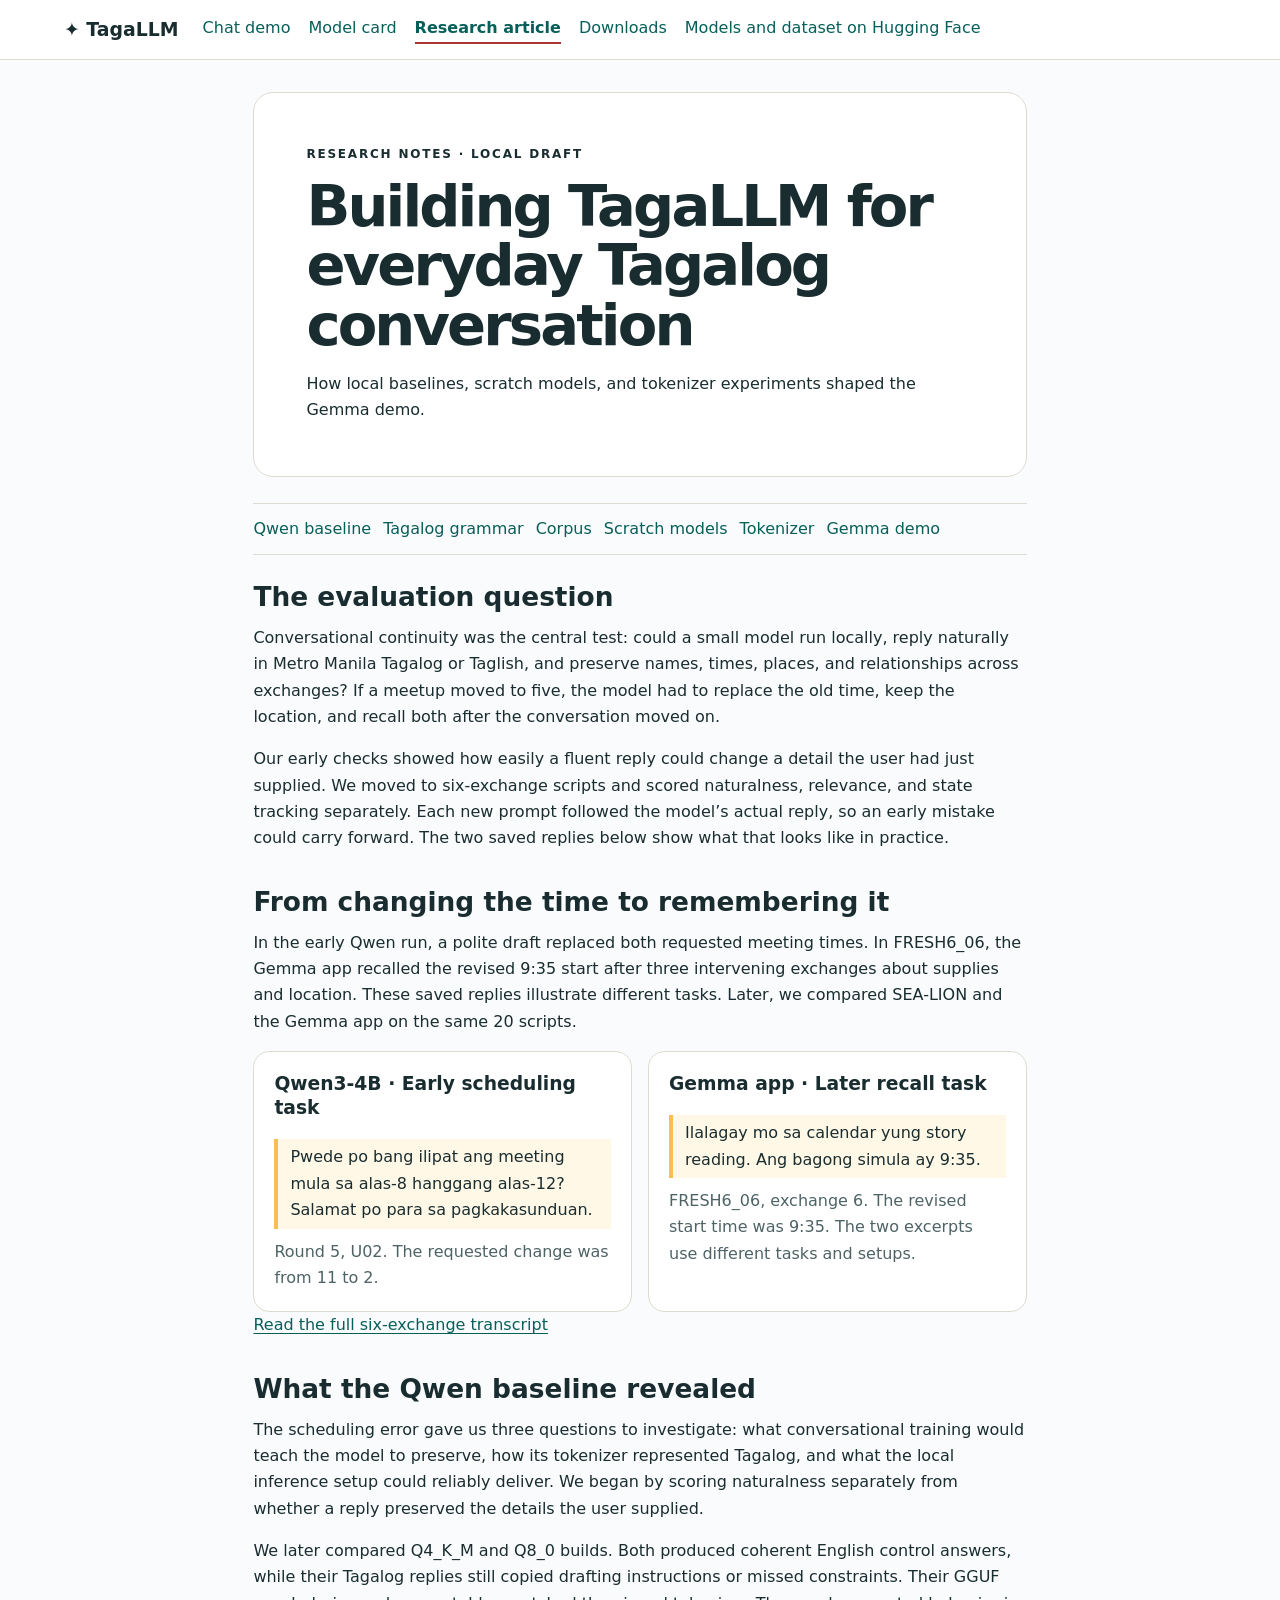
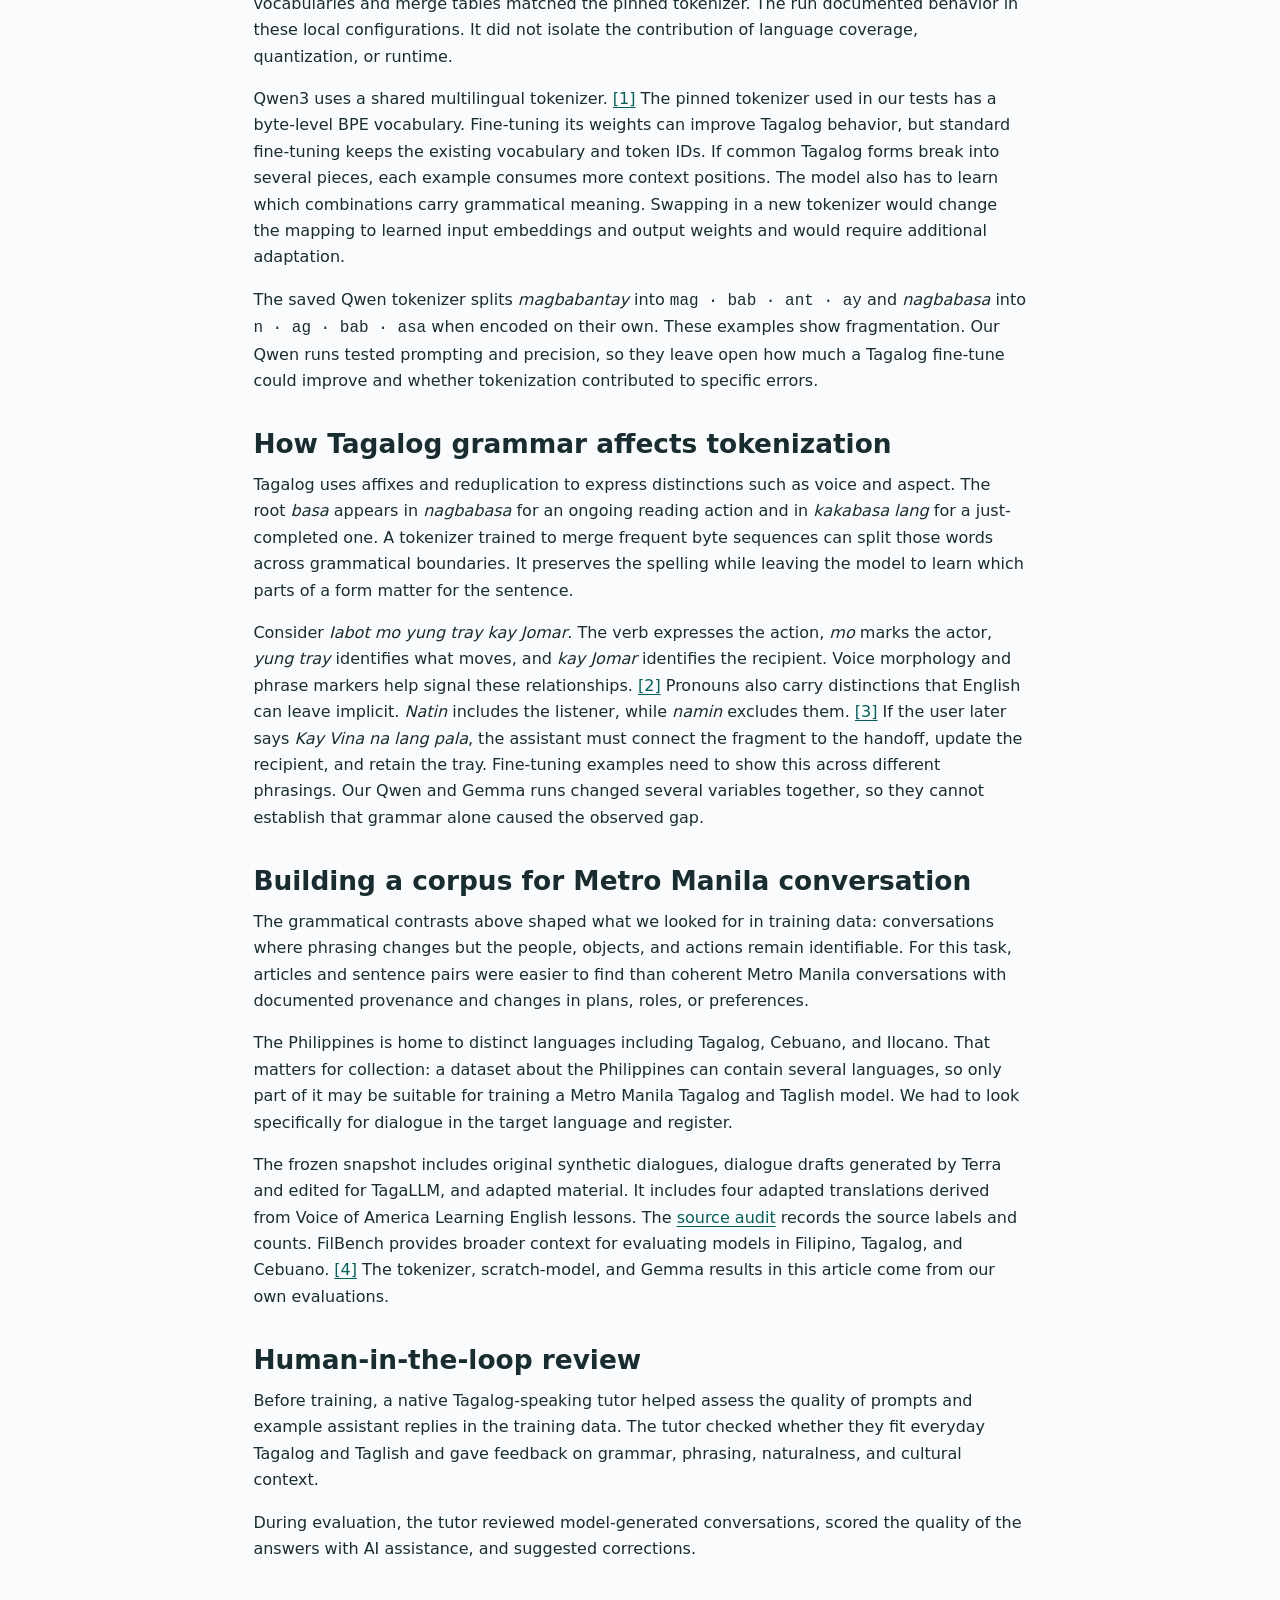
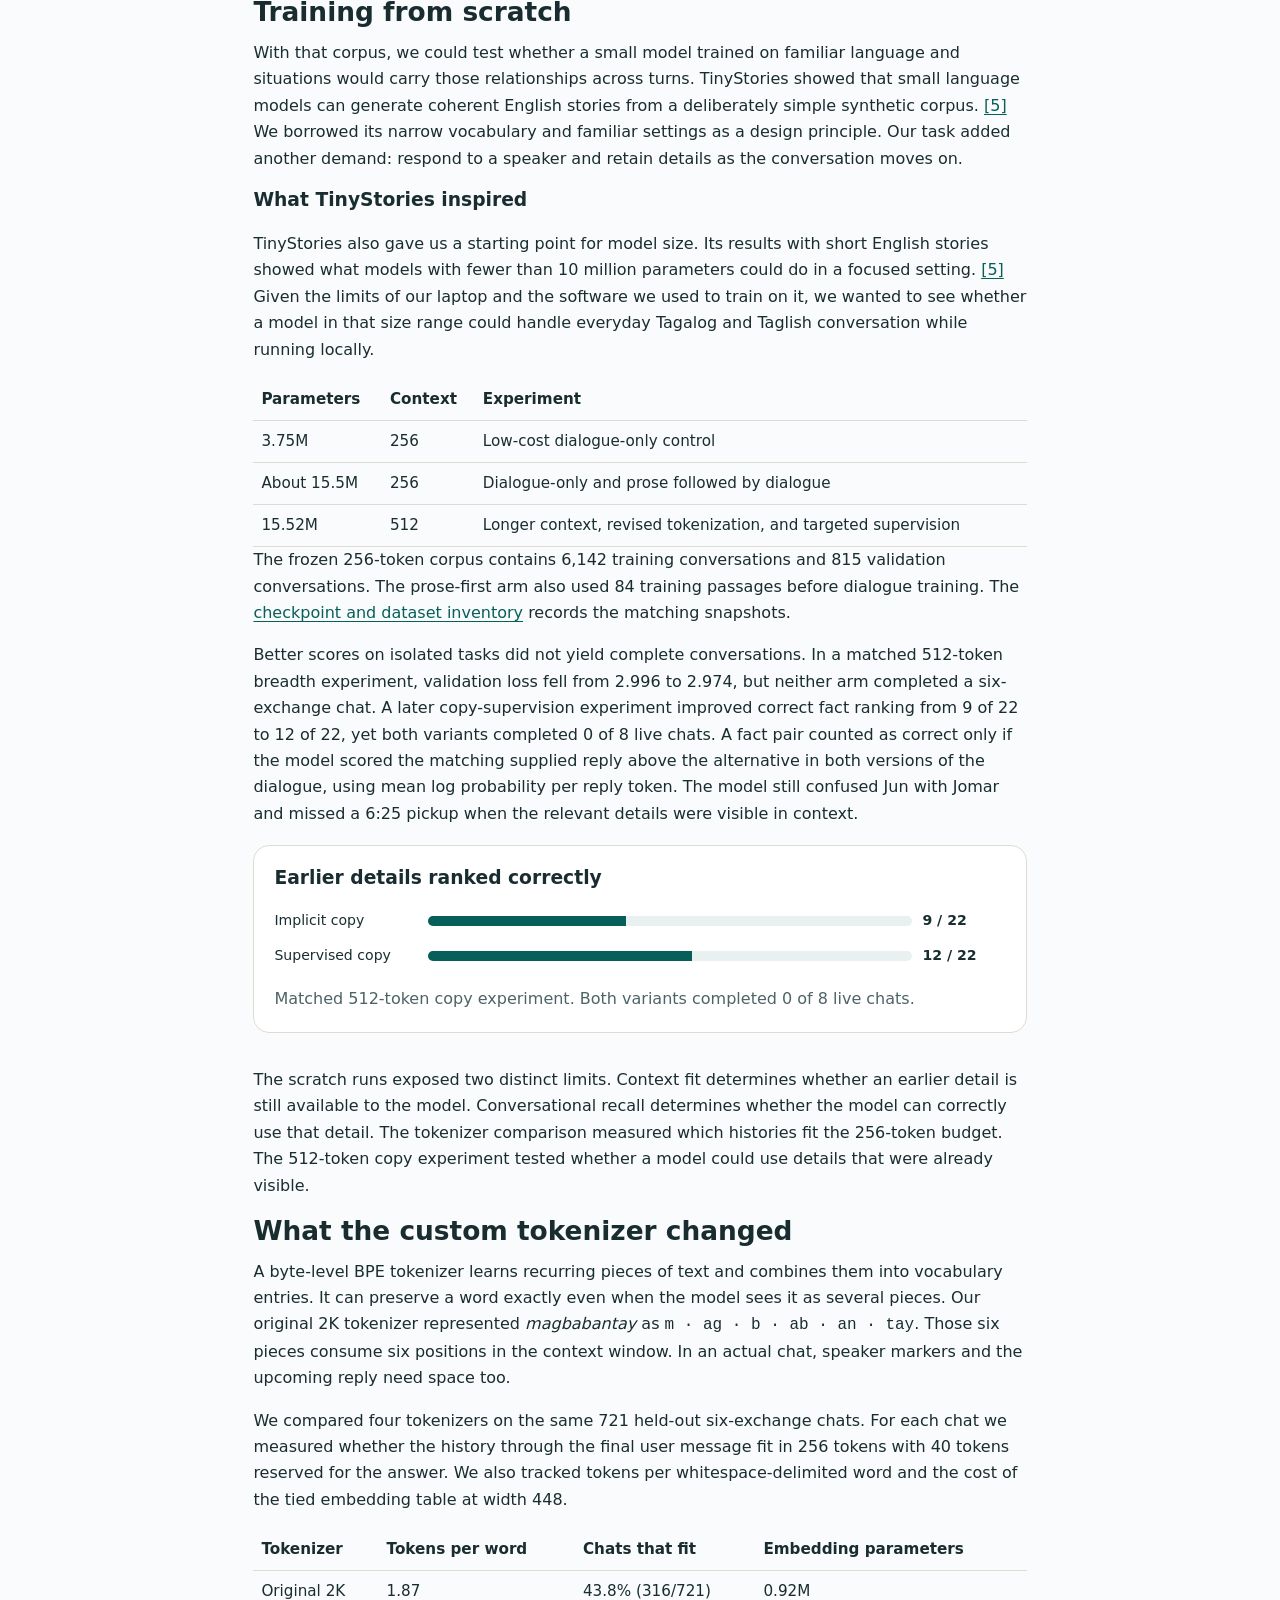
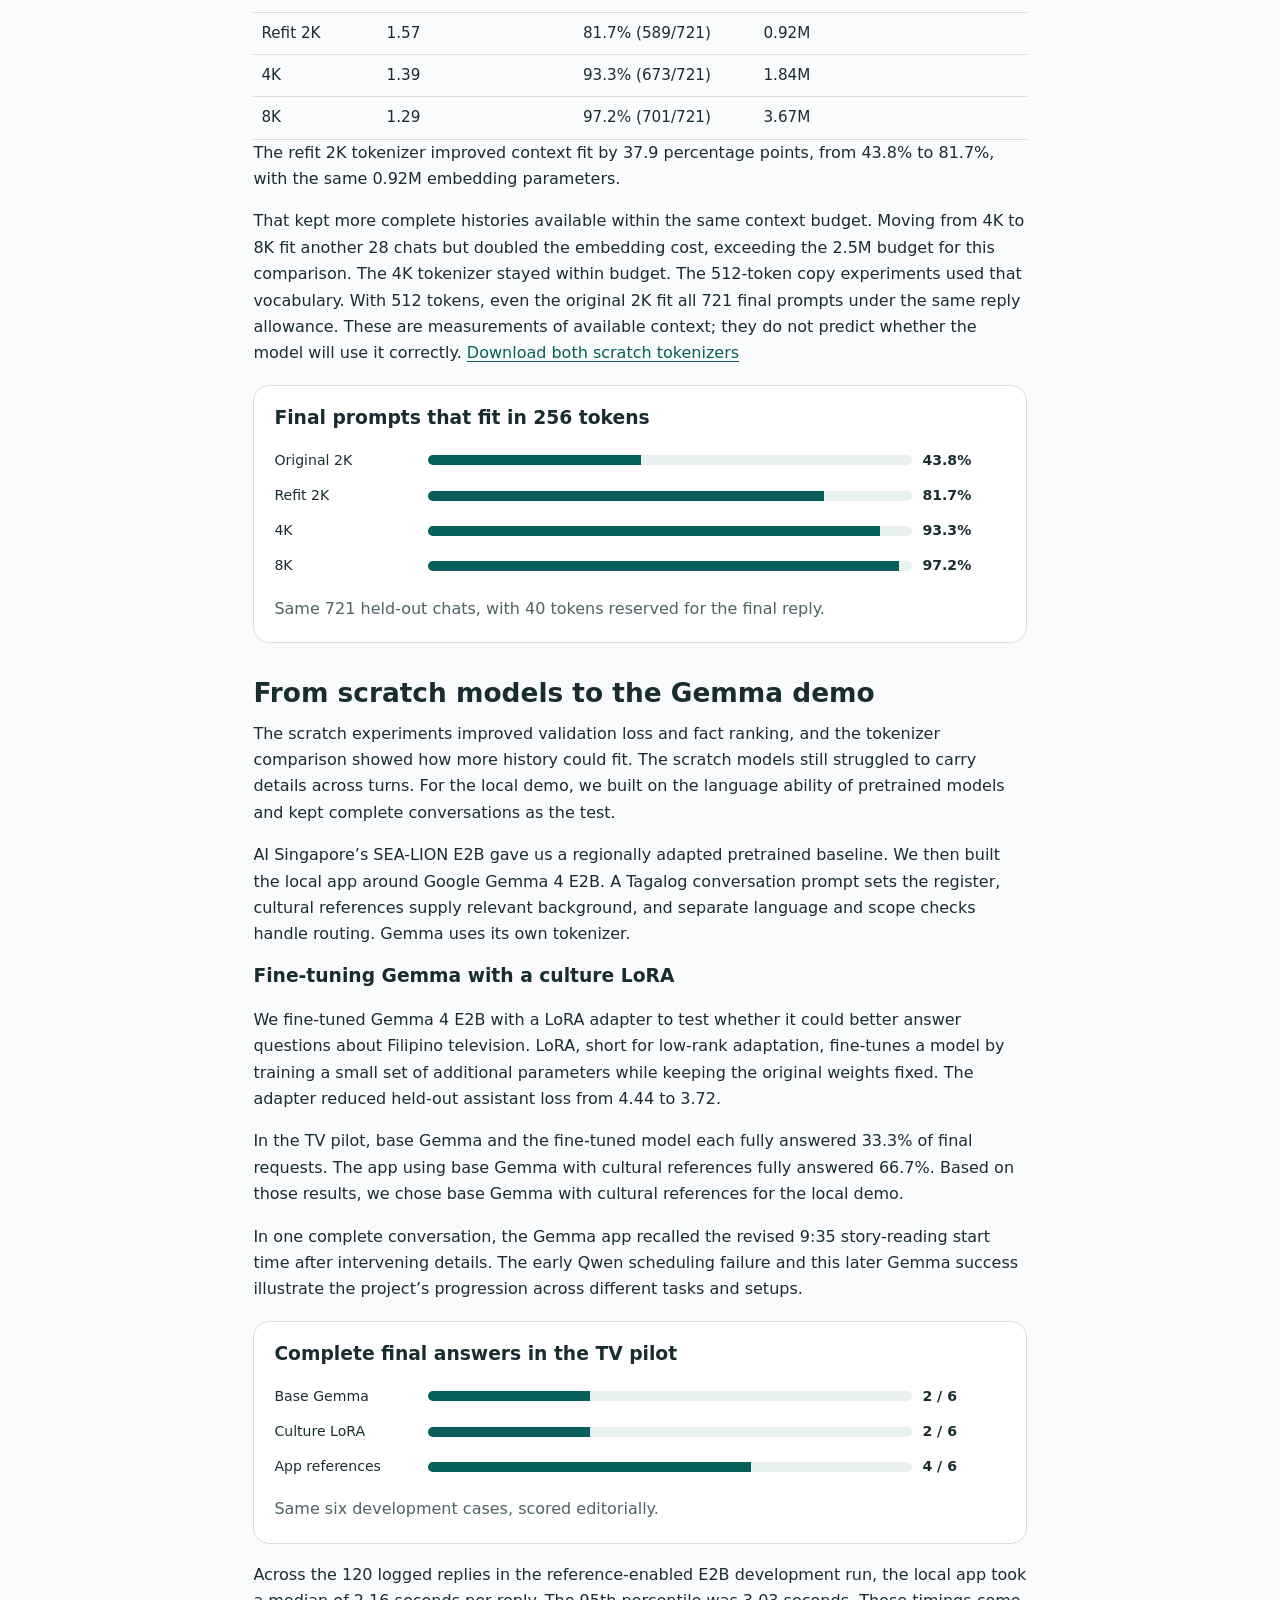
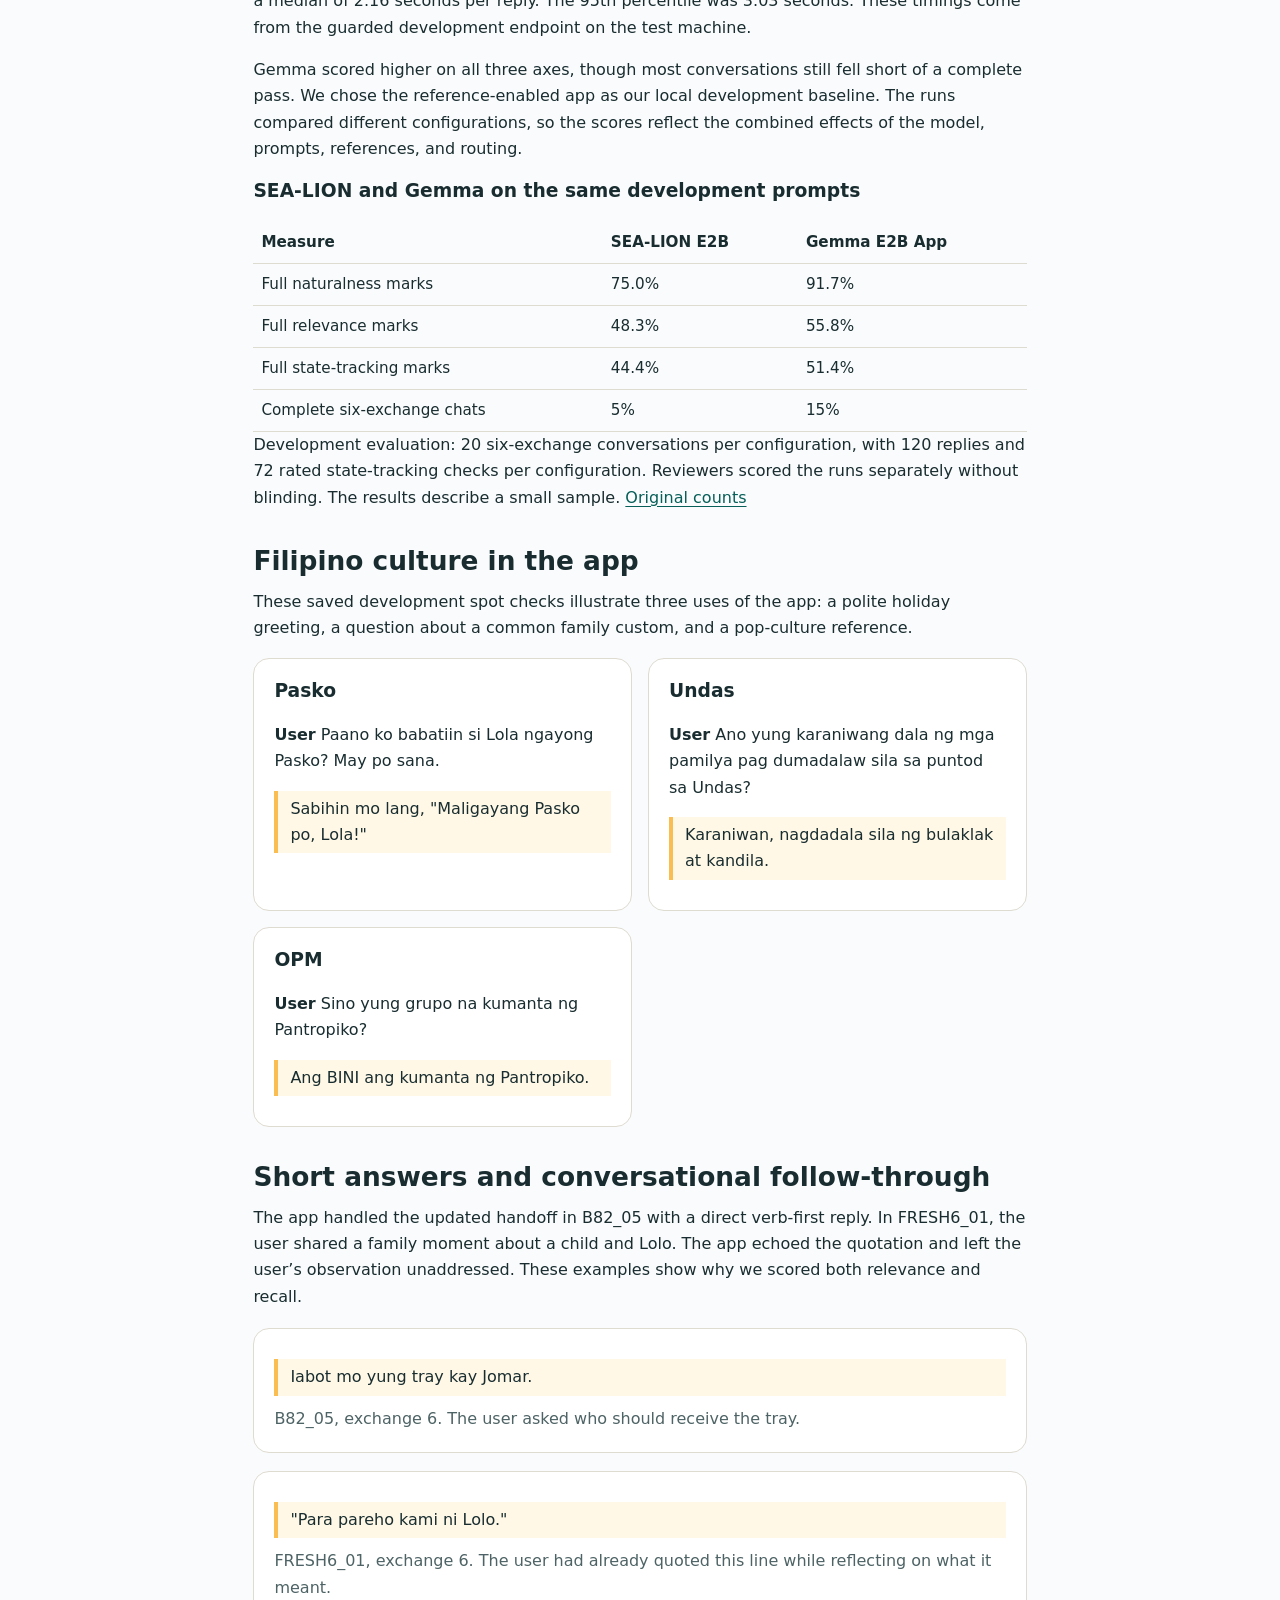
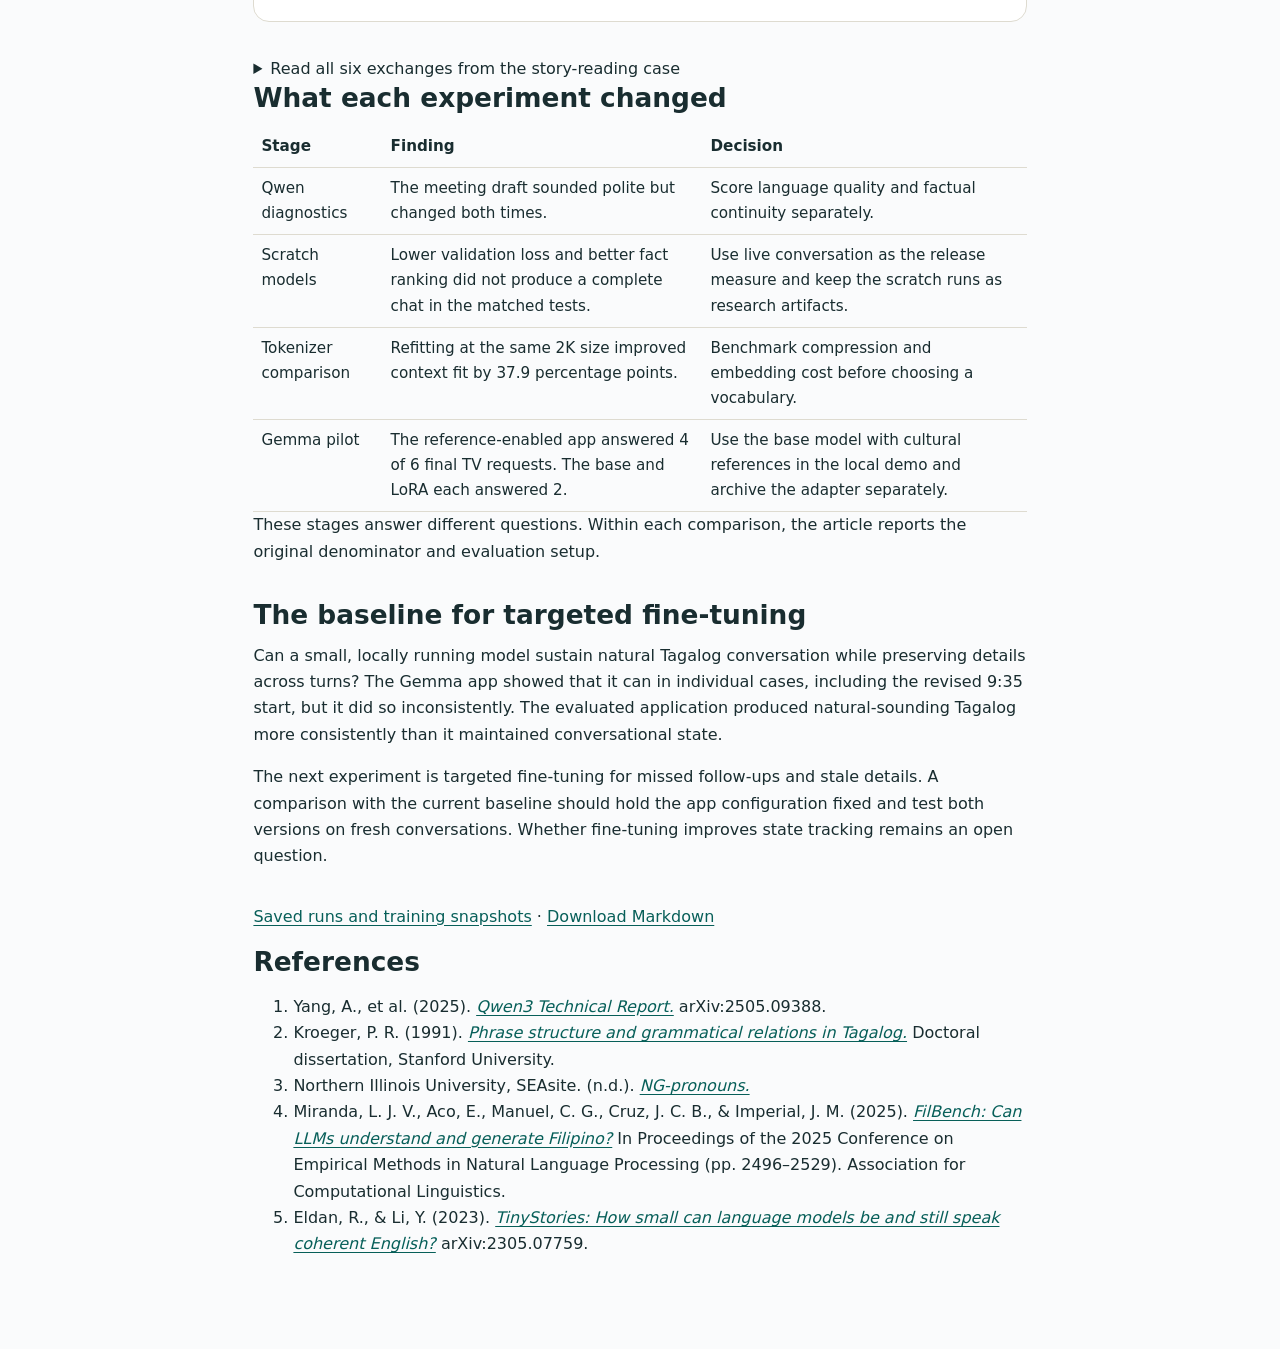
==== commit 91734e36: "Explain LoRA and report the completed Gemma pilot" ====
--- a/article.html
+++ b/article.html
@@ -17,7 +17,7 @@
 <p>The refit 2K tokenizer improved context fit by 37.9 percentage points, from 43.8% to 81.7%, with the same 0.92M embedding parameters.</p><p>That kept more complete histories available within the same context budget. Moving from 4K to 8K fit another 28 chats but doubled the embedding cost, exceeding the 2.5M budget for this comparison. The 4K tokenizer stayed within budget. The 512-token copy experiments used that vocabulary. With 512 tokens, even the original 2K fit all 721 final prompts under the same reply allowance. These are measurements of available context; they do not predict whether the model will use it correctly. <a href="model-card.html#artifacts">Download both scratch tokenizers</a></p><figure class="research-chart"><h3>Final prompts that fit in 256 tokens</h3><div class="chart"><div><span>Original 2K</span><meter max="721" value="316" aria-label="Original 2K, 316 of 721"></meter><b>43.8%</b></div><div><span>Refit 2K</span><meter max="721" value="589" aria-label="Refit 2K, 589 of 721"></meter><b>81.7%</b></div><div><span>4K</span><meter max="721" value="673" aria-label="4K, 673 of 721"></meter><b>93.3%</b></div><div><span>8K</span><meter max="721" value="701" aria-label="8K, 701 of 721"></meter><b>97.2%</b></div></div><figcaption>Same 721 held-out chats, with 40 tokens reserved for the final reply.</figcaption></figure></section>
 
 <section id="gemma"><h2>From scratch models to the Gemma demo</h2><p>The scratch experiments improved validation loss and fact ranking, and the tokenizer comparison showed how more history could fit. The scratch models still struggled to carry details across turns. For the local demo, we built on the language ability of pretrained models and kept complete conversations as the test.</p><p>AI Singapore’s SEA-LION E2B gave us a regionally adapted pretrained baseline. We then built the local app around Google Gemma 4 E2B. A Tagalog conversation prompt sets the register, cultural references supply relevant background, and separate language and scope checks handle routing. Gemma uses its own tokenizer.</p>
-<p>We evaluated a culture LoRA separately. On six TV development cases, the base and adapter each fully answered 2 of 6 final requests. The reference-enabled app answered 4 of 6. The adapter lowered held-out assistant loss from 4.44 to 3.72, while the final-answer count stayed the same. This small pilot helped us distinguish a training metric from an improvement users would notice.</p>
+<h3 id="culture-lora">Fine-tuning Gemma with a culture LoRA</h3><p>We fine-tuned Gemma 4 E2B with a LoRA adapter to test whether it could better answer questions about Filipino television. LoRA, short for low-rank adaptation, fine-tunes a model by training a small set of additional parameters while keeping the original weights fixed. The adapter reduced held-out assistant loss from 4.44 to 3.72.</p><p>In the TV pilot, base Gemma and the fine-tuned model each fully answered 33.3% of final requests. The app using base Gemma with cultural references fully answered 66.7%. Based on those results, we chose base Gemma with cultural references for the local demo.</p>
 <p>In one complete conversation, the Gemma app recalled the revised 9:35 story-reading start time after intervening details. The early Qwen scheduling failure and this later Gemma success illustrate the project’s progression across different tasks and setups.</p><figure class="research-chart"><h3>Complete final answers in the TV pilot</h3><div class="chart"><div><span>Base Gemma</span><meter max="6" value="2" aria-label="Base Gemma, 2 of 6"></meter><b>2 / 6</b></div><div><span>Culture LoRA</span><meter max="6" value="2" aria-label="Culture LoRA, 2 of 6"></meter><b>2 / 6</b></div><div><span>App references</span><meter max="6" value="4" aria-label="App references, 4 of 6"></meter><b>4 / 6</b></div></div><figcaption>Same six development cases, scored editorially.</figcaption></figure>
 <p>Across the 120 logged replies in the reference-enabled E2B development run, the local app took a median of 2.16 seconds per reply. The 95th percentile was 3.03 seconds. These timings come from the guarded development endpoint on the test machine.</p><p>Gemma scored higher on all three axes, though most conversations still fell short of a complete pass. We chose the reference-enabled app as our local development baseline. The runs compared different configurations, so the scores reflect the combined effects of the model, prompts, references, and routing.</p><h3 id="sea-lion-comparison">SEA-LION and Gemma on the same development prompts</h3><div class="scroll"><table><thead><tr><th>Measure</th><th>SEA-LION E2B</th><th>Gemma E2B App</th></tr></thead><tbody><tr><td>Full naturalness marks</td><td>75.0%</td><td>91.7%</td></tr><tr><td>Full relevance marks</td><td>48.3%</td><td>55.8%</td></tr><tr><td>Full state-tracking marks</td><td>44.4%</td><td>51.4%</td></tr><tr><td>Complete six-exchange chats</td><td>5%</td><td>15%</td></tr></tbody></table></div><p>Development evaluation: 20 six-exchange conversations per configuration, with 120 replies and 72 rated state-tracking checks per configuration. Reviewers scored the runs separately without blinding. The results describe a small sample. <a href="evidence.html#sea-lion-gemma-counts">Original counts</a></p></section>
 <section id="culture-examples"><h2>Filipino culture in the app</h2><p>These saved development spot checks illustrate three uses of the app: a polite holiday greeting, a question about a common family custom, and a pop-culture reference.</p><div class="comparison"><figure lang="tl"><h3>Pasko</h3><p><strong>User</strong> Paano ko babatiin si Lola ngayong Pasko? May po sana.</p><blockquote>Sabihin mo lang, &quot;Maligayang Pasko po, Lola!&quot;</blockquote></figure><figure lang="tl"><h3>Undas</h3><p><strong>User</strong> Ano yung karaniwang dala ng mga pamilya pag dumadalaw sila sa puntod sa Undas?</p><blockquote>Karaniwan, nagdadala sila ng bulaklak at kandila.</blockquote></figure><figure lang="tl"><h3>OPM</h3><p><strong>User</strong> Sino yung grupo na kumanta ng Pantropiko?</p><blockquote>Ang BINI ang kumanta ng Pantropiko.</blockquote></figure></div></section><section id="follow-through"><h2>Short answers and conversational follow-through</h2><p>The app handled the updated handoff in B82_05 with a direct verb-first reply. In FRESH6_01, the user shared a family moment about a child and Lolo. The app echoed the quotation and left the user’s observation unaddressed. These examples show why we scored both relevance and recall.</p><figure><blockquote lang="tl">Iabot mo yung tray kay Jomar.</blockquote><figcaption>B82_05, exchange 6. The user asked who should receive the tray.</figcaption></figure><figure><blockquote lang="tl">&quot;Para pareho kami ni Lolo.&quot;</blockquote><figcaption>FRESH6_01, exchange 6. The user had already quoted this line while reflecting on what it meant.</figcaption></figure></section><details id="story-reading-transcript"><summary>Read all six exchanges from the story-reading case</summary><p>Saved development case FRESH6_06. This was one of the three conversations that passed the full editorial rubric in the 20-case run.</p><ol><li lang="tl"><p><strong>User</strong> May story reading sa covered court nang 9:10. May puppet show rin sa kaparehong lugar nang 10:20.</p><p><strong>TagaLLM</strong> Okay, may story reading sa covered court ng 9:10 at puppet show sa 10:20.</p></li><li lang="tl"><p><strong>User</strong> Nag-post yung organizer na 9:35 na raw yung story reading dahil may inaayos pa sa mic. Tuloy pa rin yung puppet show sa dating oras.</p><p><strong>TagaLLM</strong> So, nag-post yung organizer na 9:35 na lang yung story reading dahil inaayos pa sa mic, pero yung puppet show, same pa rin sa 10:20.</p></li><li lang="tl"><p><strong>User</strong> Ako magdadala ng banig para sa mga bata. Si Ate ang magdadala ng tubig.</p><p><strong>TagaLLM</strong> Ikaw magdadala ng banig, Ate ang magdadala ng tubig.</p></li><li lang="tl"><p><strong>User</strong> Tinupi ko na yung banig. Nilagay ni Ate yung mga bote sa hiwalay na bag.</p><p><strong>TagaLLM</strong> Tinupi mo na yung banig, at inilagay ni Ate yung mga bote sa hiwalay na bag.</p></li><li lang="tl"><p><strong>User</strong> May nagtanong sa group chat kung nagbago rin yung lugar. Sabi ko covered court pa rin.</p><p><strong>TagaLLM</strong> Sabi mo covered court pa rin.</p></li><li lang="tl"><p><strong>User</strong> Ilalagay ko na sa calendar yung story reading. Anong oras nga yung bagong simula?</p><p><strong>TagaLLM</strong> Ilalagay mo sa calendar yung story reading. Ang bagong simula ay 9:35.</p></li></ol></details><section id="decisions"><h2>What each experiment changed</h2><div class="scroll"><table><thead><tr><th>Stage</th><th>Finding</th><th>Decision</th></tr></thead><tbody><tr><td>Qwen diagnostics</td><td>The meeting draft sounded polite but changed both times.</td><td>Score language quality and factual continuity separately.</td></tr><tr><td>Scratch models</td><td>Lower validation loss and better fact ranking did not produce a complete chat in the matched tests.</td><td>Use live conversation as the release measure and keep the scratch runs as research artifacts.</td></tr><tr><td>Tokenizer comparison</td><td>Refitting at the same 2K size improved context fit by 37.9 percentage points.</td><td>Benchmark compression and embedding cost before choosing a vocabulary.</td></tr><tr><td>Gemma pilot</td><td>The reference-enabled app answered 4 of 6 final TV requests. The base and LoRA each answered 2.</td><td>Use the base model with cultural references in the local demo and archive the adapter separately.</td></tr></tbody></table></div><p>These stages answer different questions. Within each comparison, the article reports the original denominator and evaluation setup.</p></section><section id="next-phase"><h2>The baseline for targeted fine-tuning</h2><p>Can a small, locally running model sustain natural Tagalog conversation while preserving details across turns? The Gemma app showed that it can in individual cases, including the revised 9:35 start, but it did so inconsistently. The evaluated application produced natural-sounding Tagalog more consistently than it maintained conversational state.</p><p>The next experiment is targeted fine-tuning for missed follow-ups and stale details. A comparison with the current baseline should hold the app configuration fixed and test both versions on fresh conversations. Whether fine-tuning improves state tracking remains an open question.</p></section><p><a href="evidence.html">Saved runs and training snapshots</a> · <a href="docs/article.md" download>Download Markdown</a></p><section id="references"><h2>References</h2><ol><li id="ref-1">Yang, A., et al. (2025). <a href="https://arxiv.org/abs/2505.09388"><cite>Qwen3 Technical Report.</cite></a> arXiv:2505.09388.</li><li id="ref-2">Kroeger, P. R. (1991). <a href="https://www.diu.edu/wp-content/uploads/paul_kroeger/PK-thesis-revised-all-chapters-readonly.pdf"><cite>Phrase structure and grammatical relations in Tagalog.</cite></a> Doctoral dissertation, Stanford University.</li><li id="ref-3">Northern Illinois University, SEAsite. (n.d.). <a href="https://seasite.niu.edu/trans/tagalog/Grammar%201/Pronouns/NGpron.htm"><cite>NG-pronouns.</cite></a></li><li id="ref-4">Miranda, L. J. V., Aco, E., Manuel, C. G., Cruz, J. C. B., &amp; Imperial, J. M. (2025). <a href="https://aclanthology.org/2025.emnlp-main.127/"><cite>FilBench: Can LLMs understand and generate Filipino?</cite></a> In Proceedings of the 2025 Conference on Empirical Methods in Natural Language Processing (pp. 2496–2529). Association for Computational Linguistics.</li><li id="ref-5">Eldan, R., &amp; Li, Y. (2023). <a href="https://arxiv.org/abs/2305.07759"><cite>TinyStories: How small can language models be and still speak coherent English?</cite></a> arXiv:2305.07759.</li></ol></section></main></body></html>
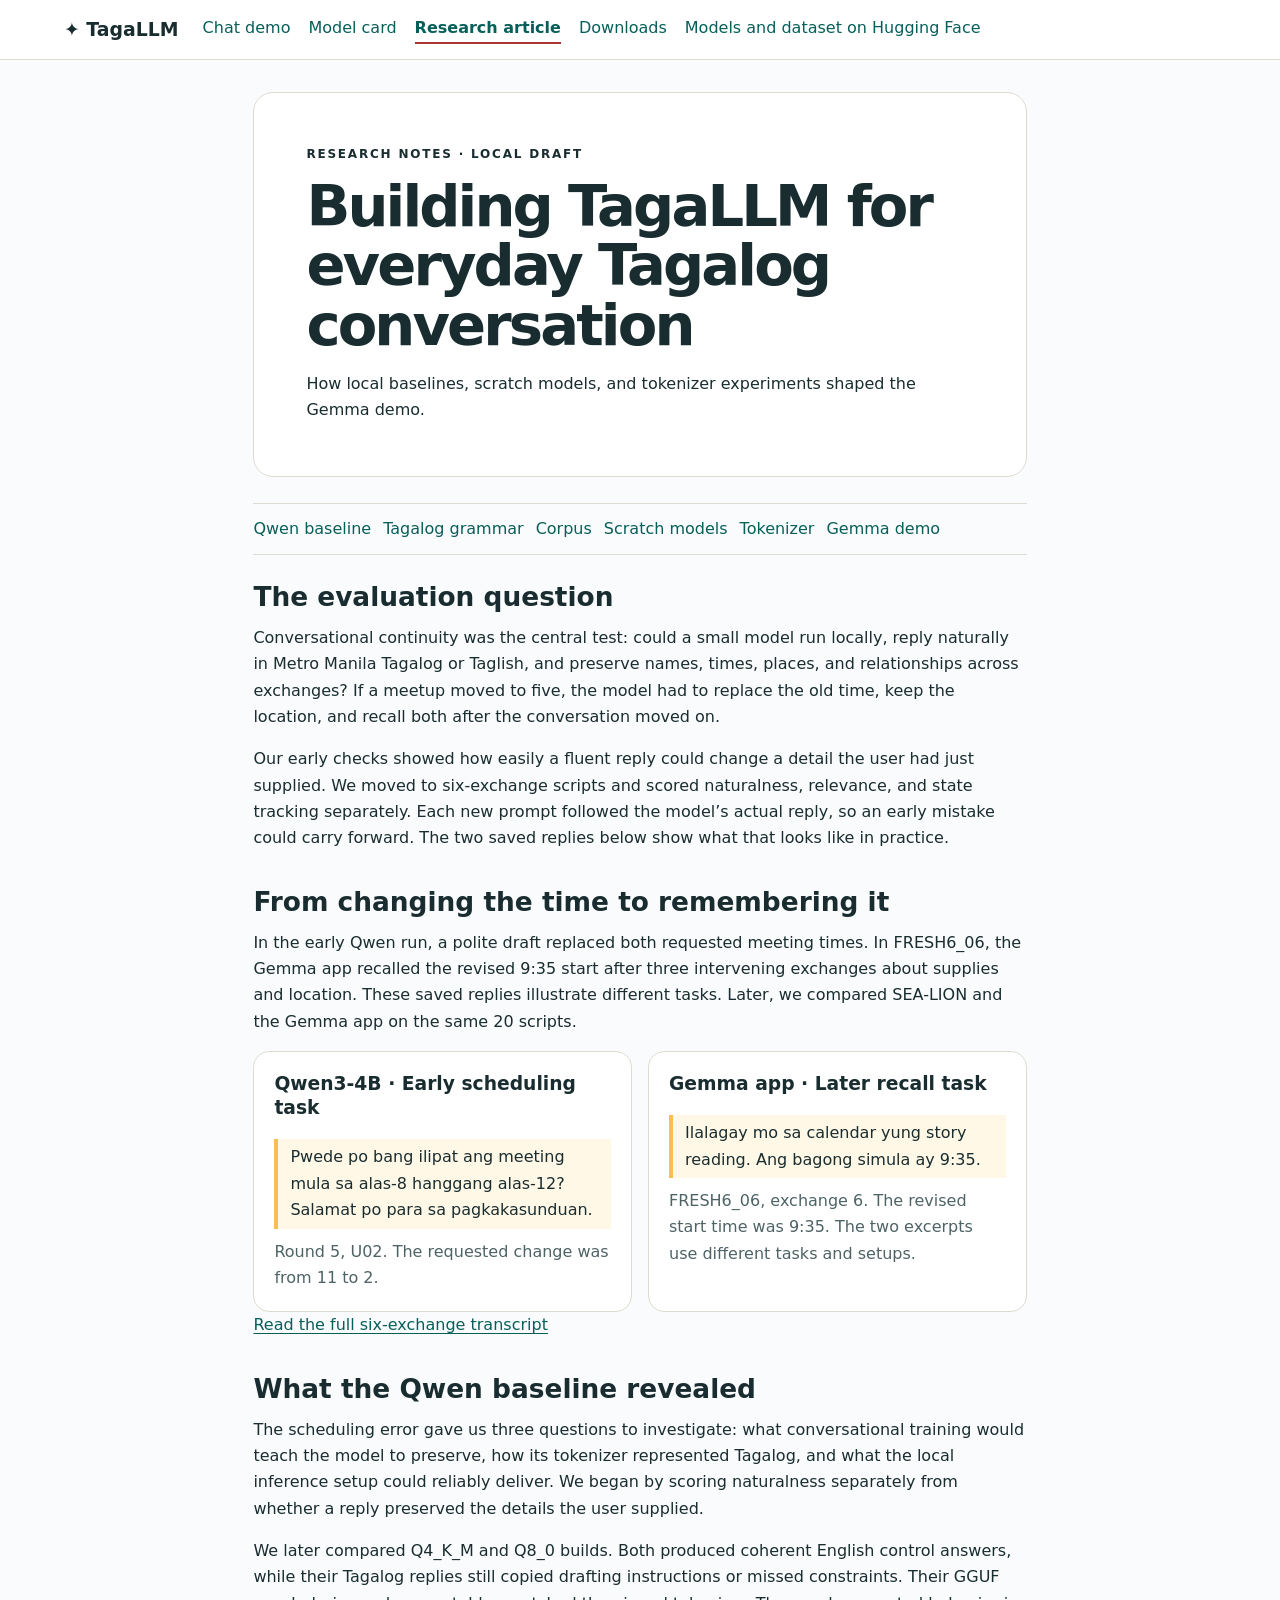
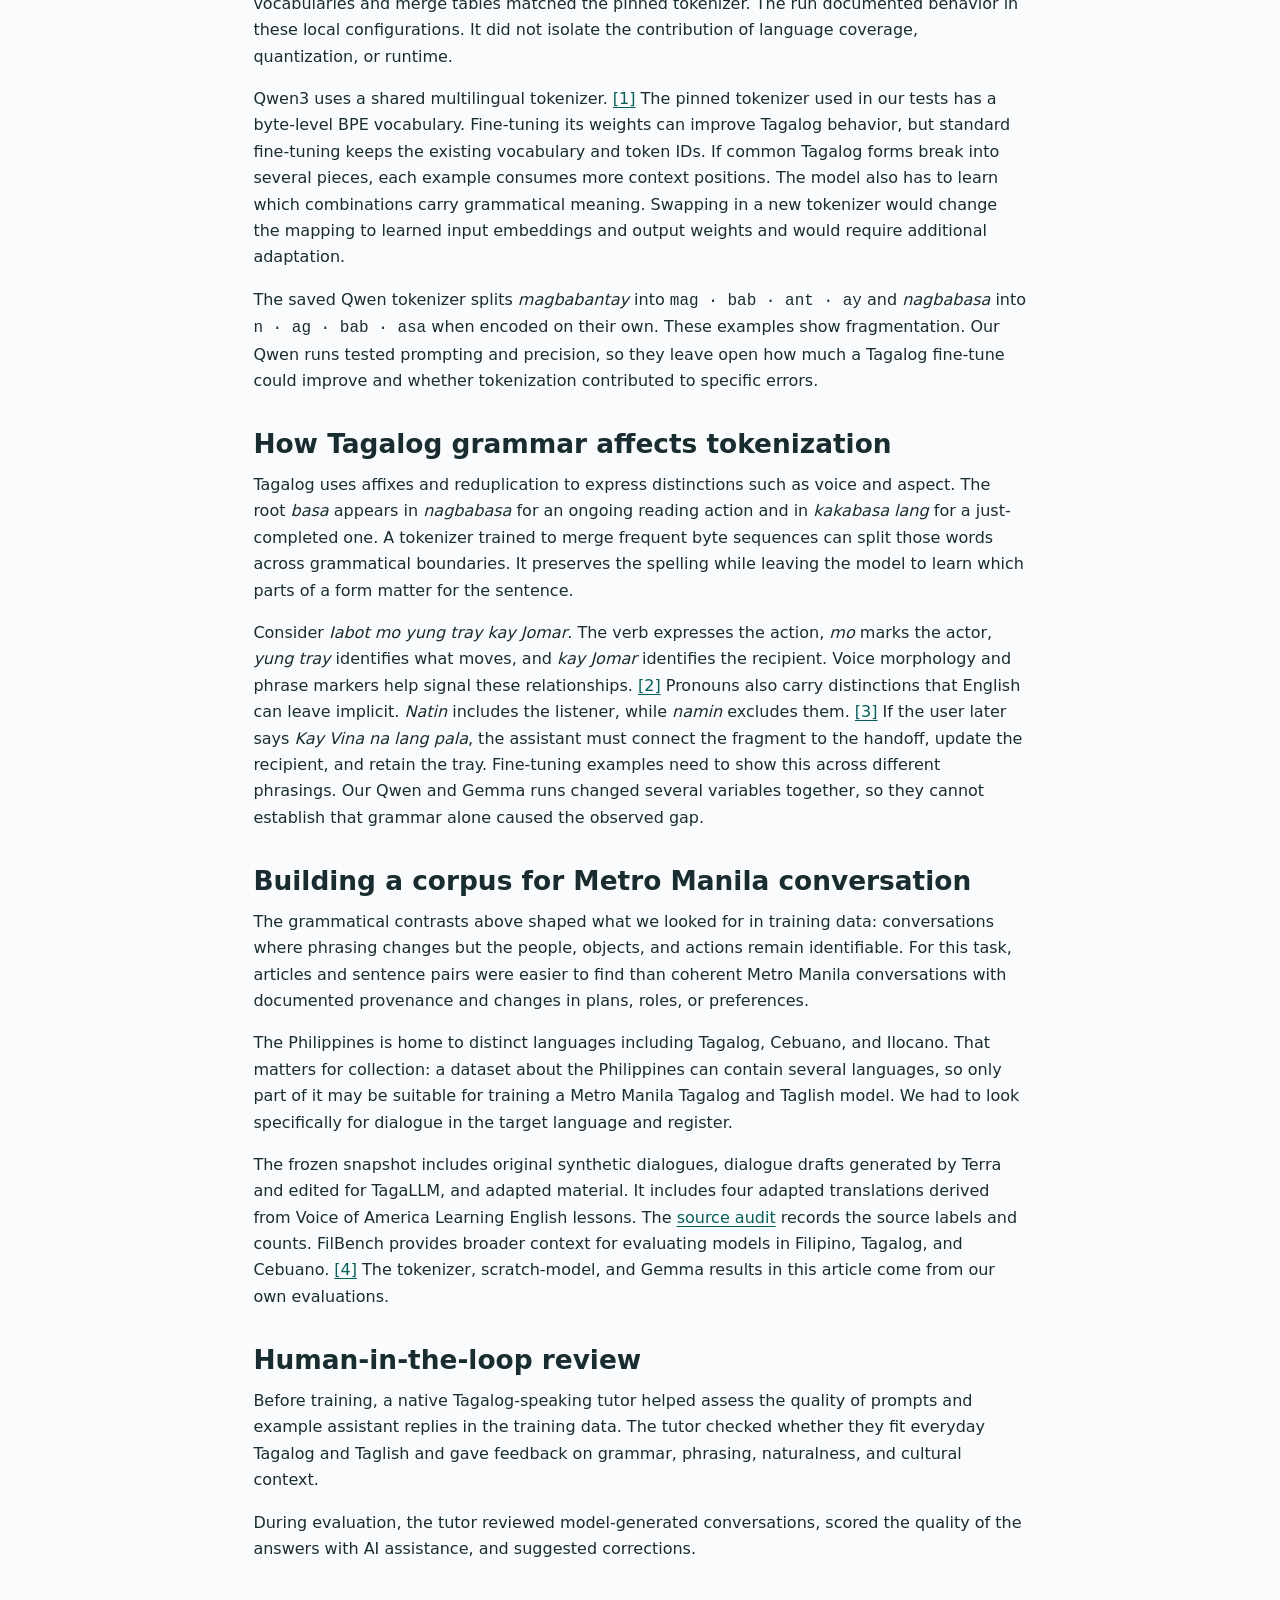
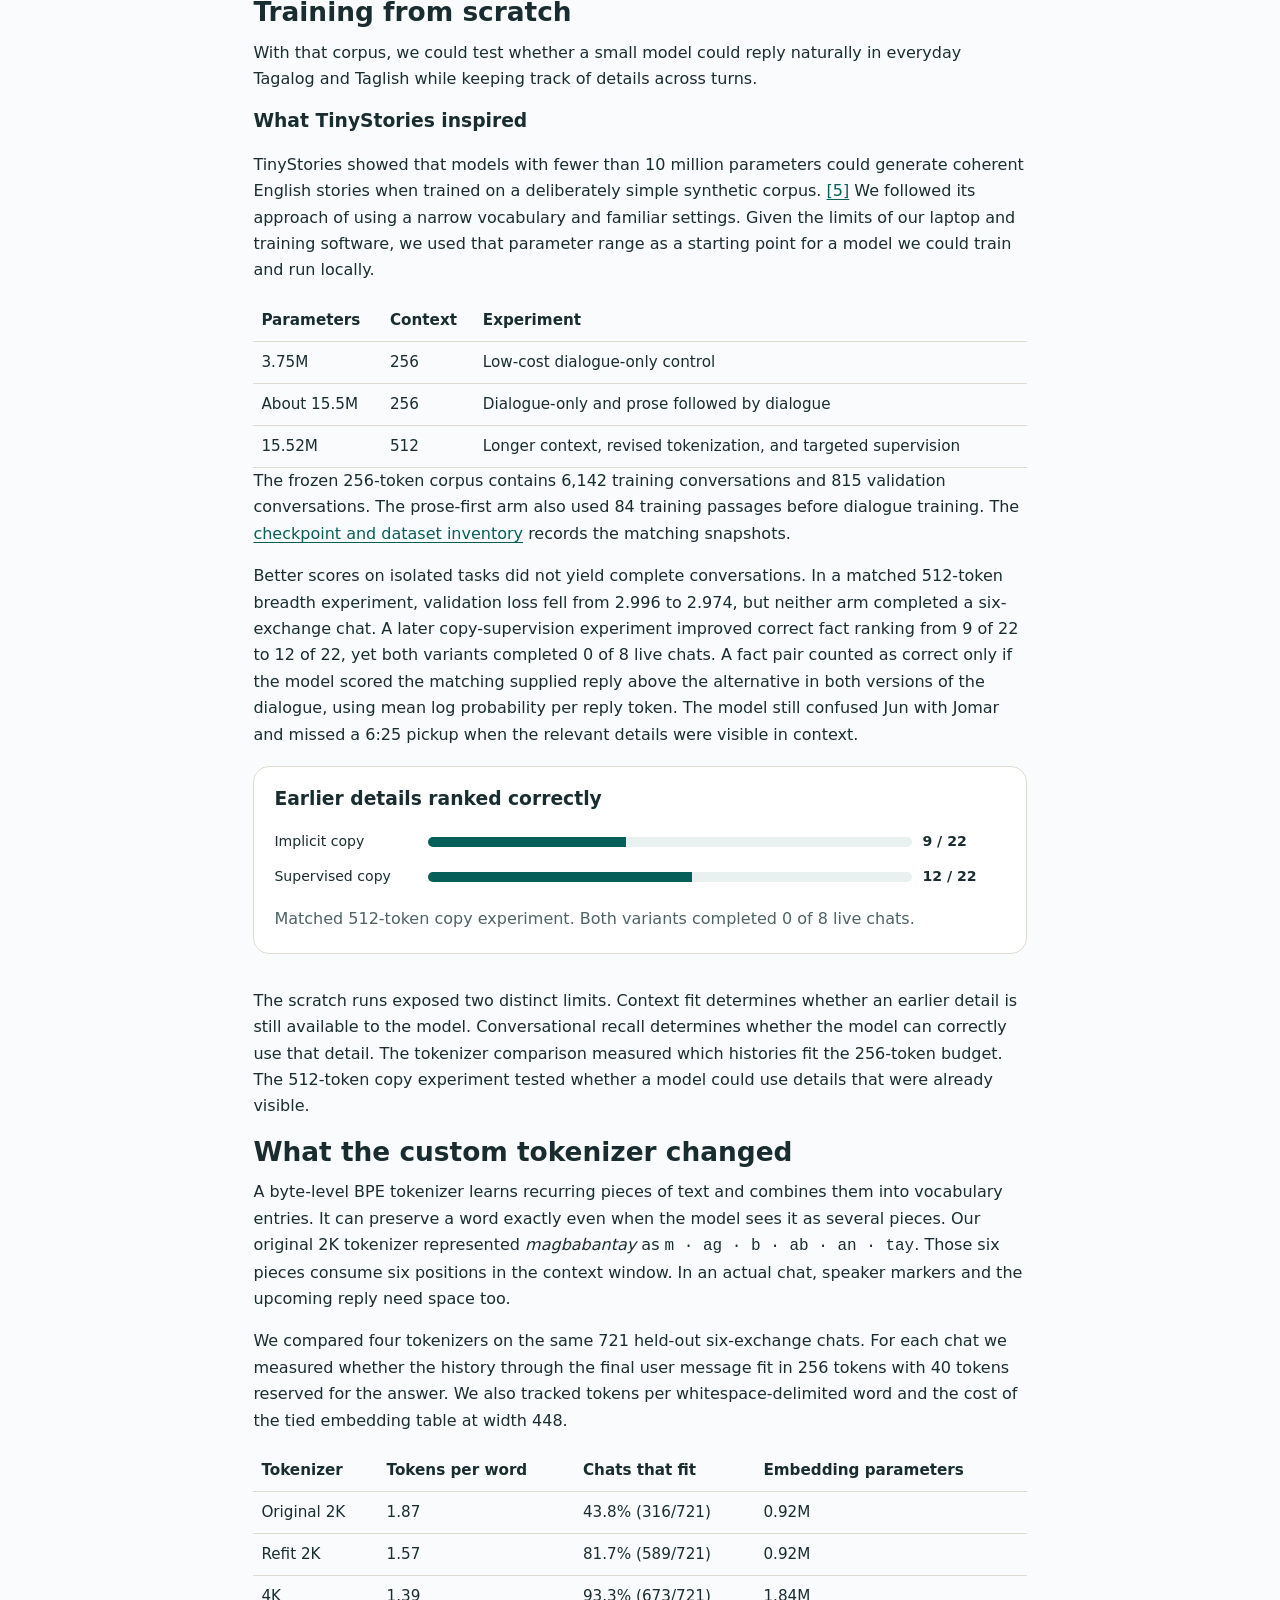
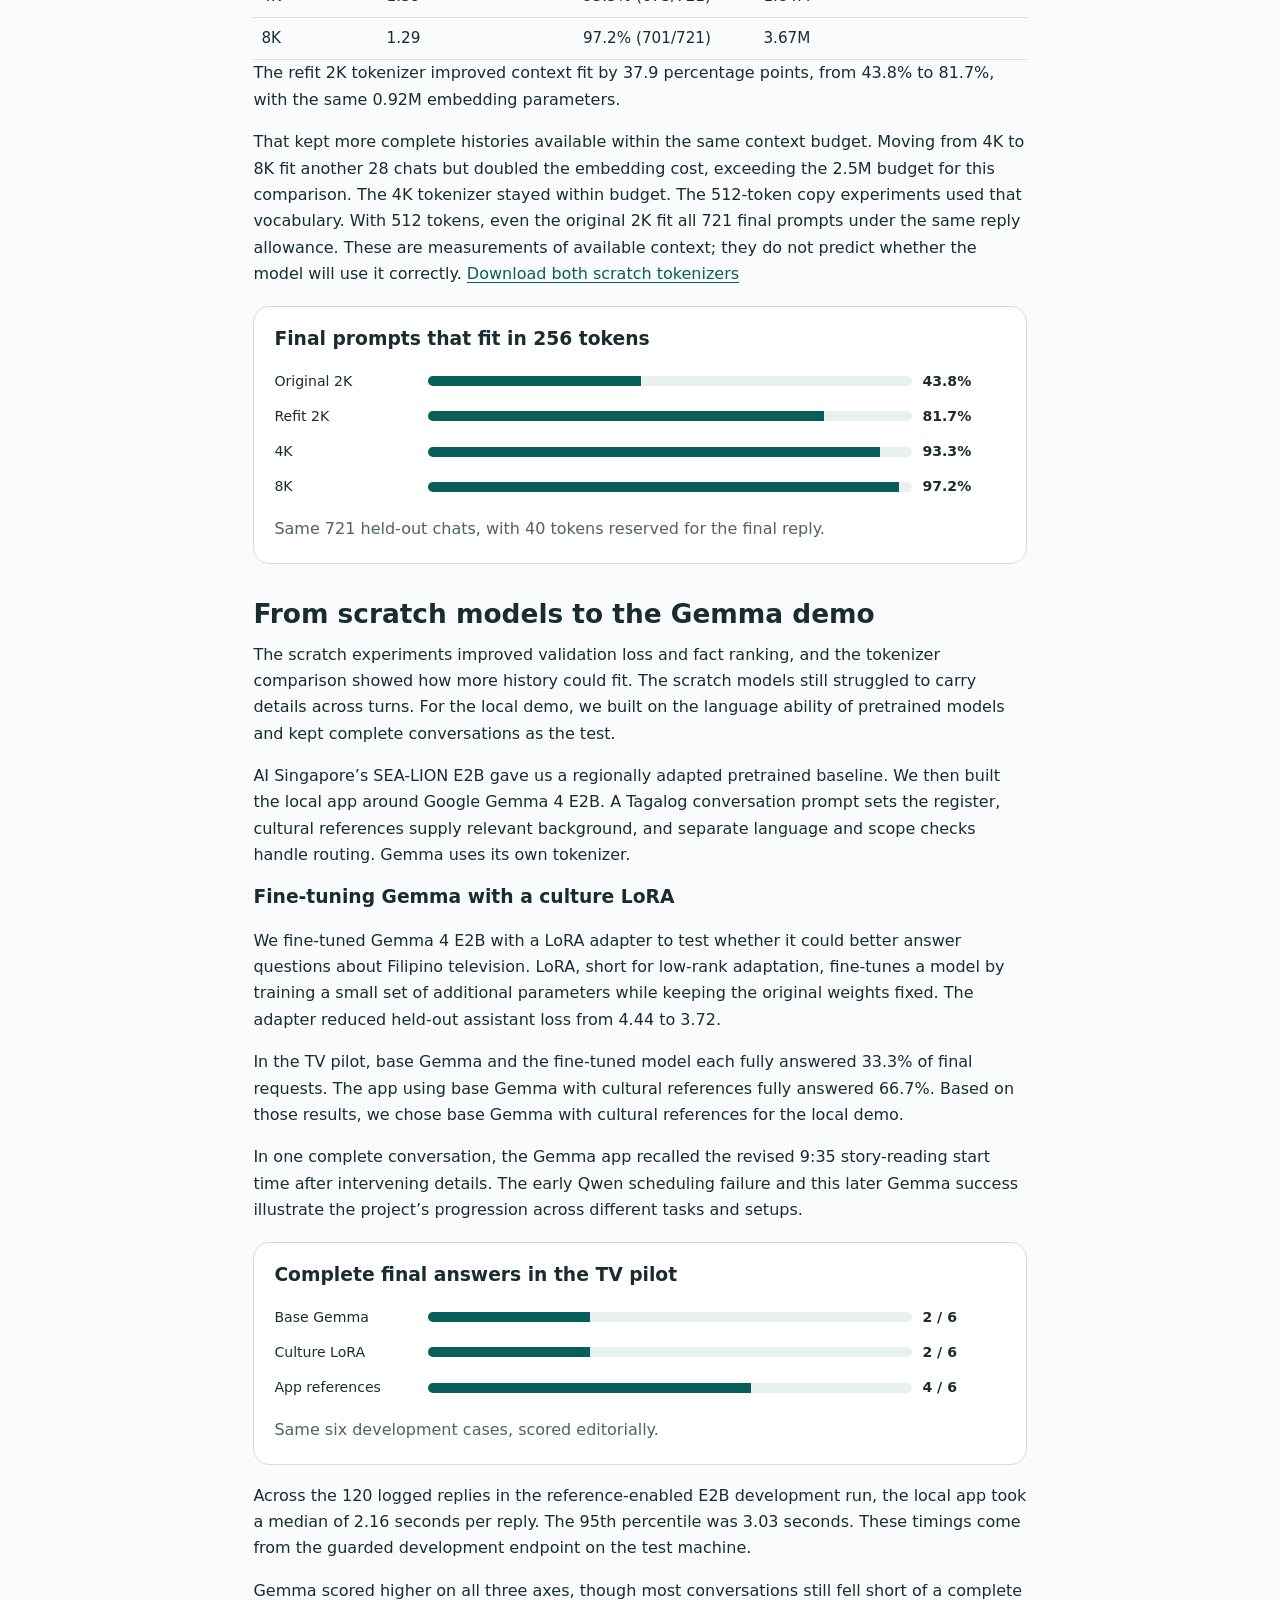
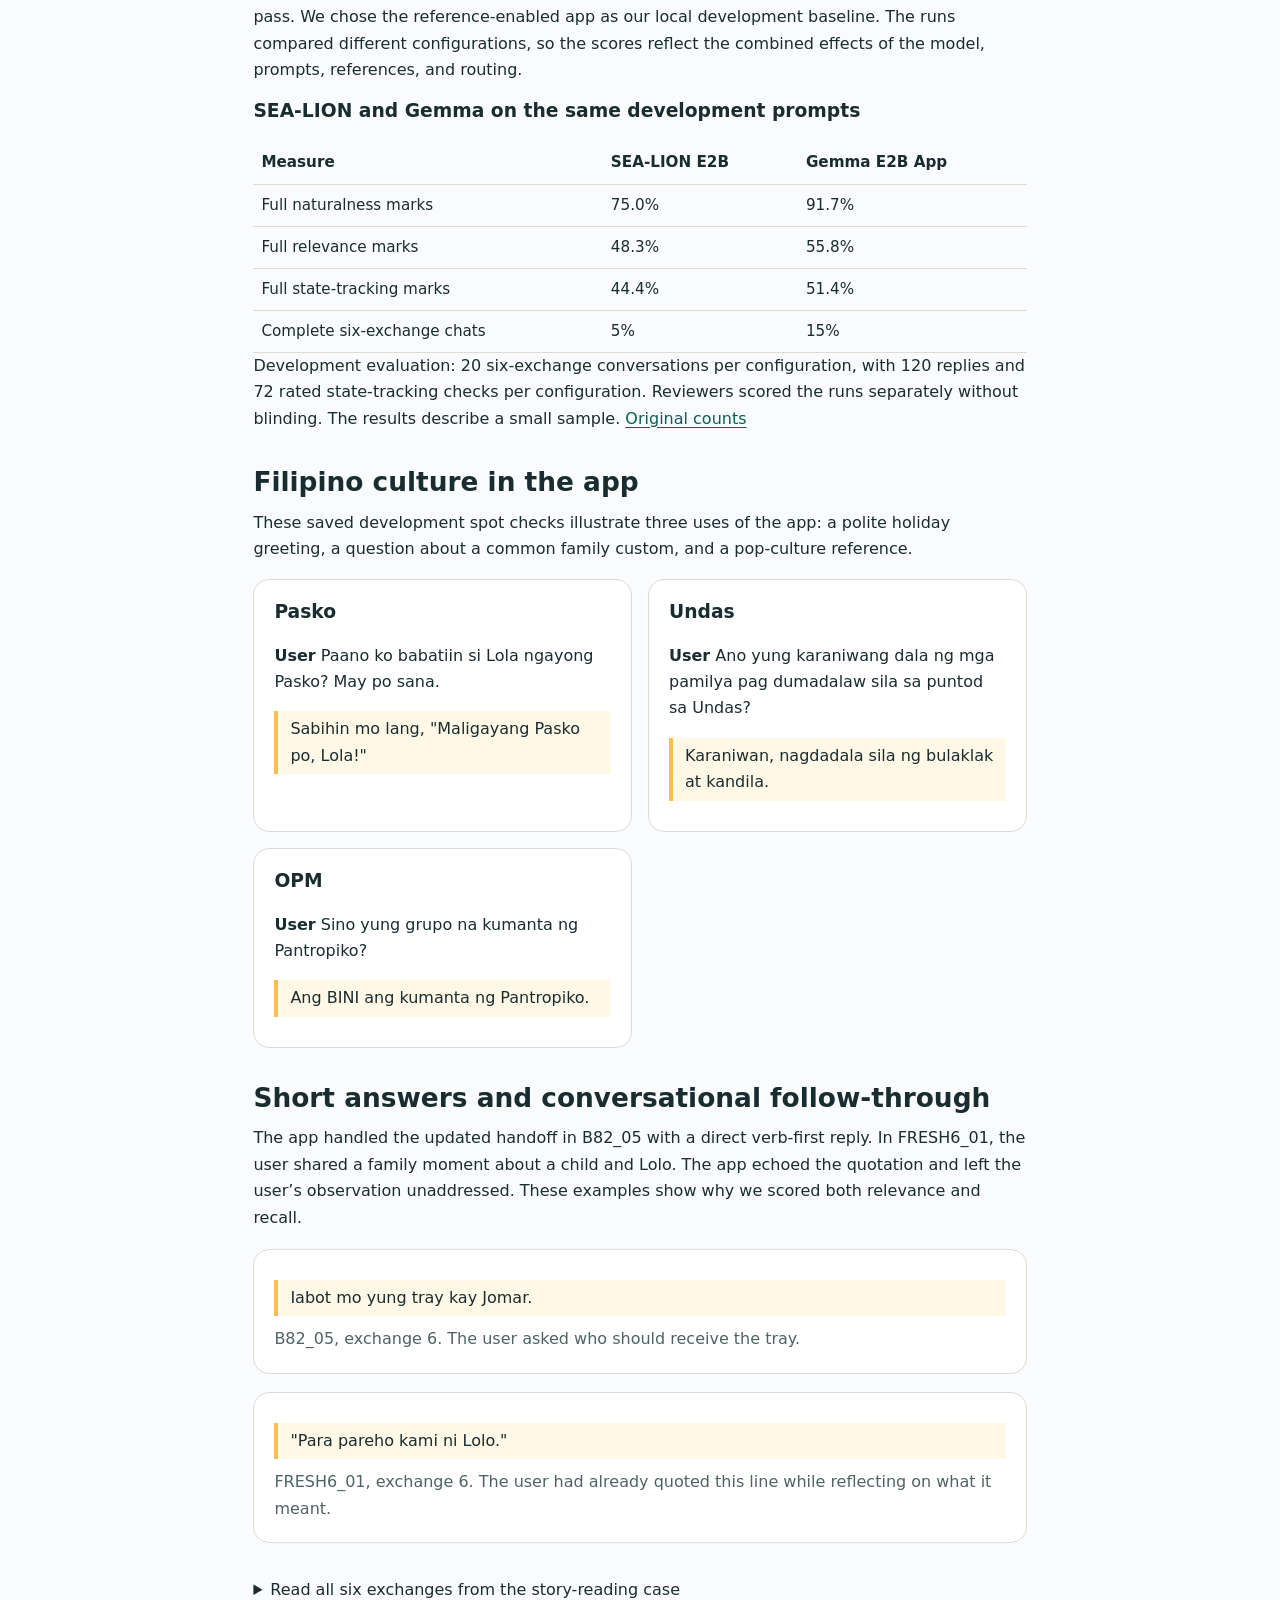
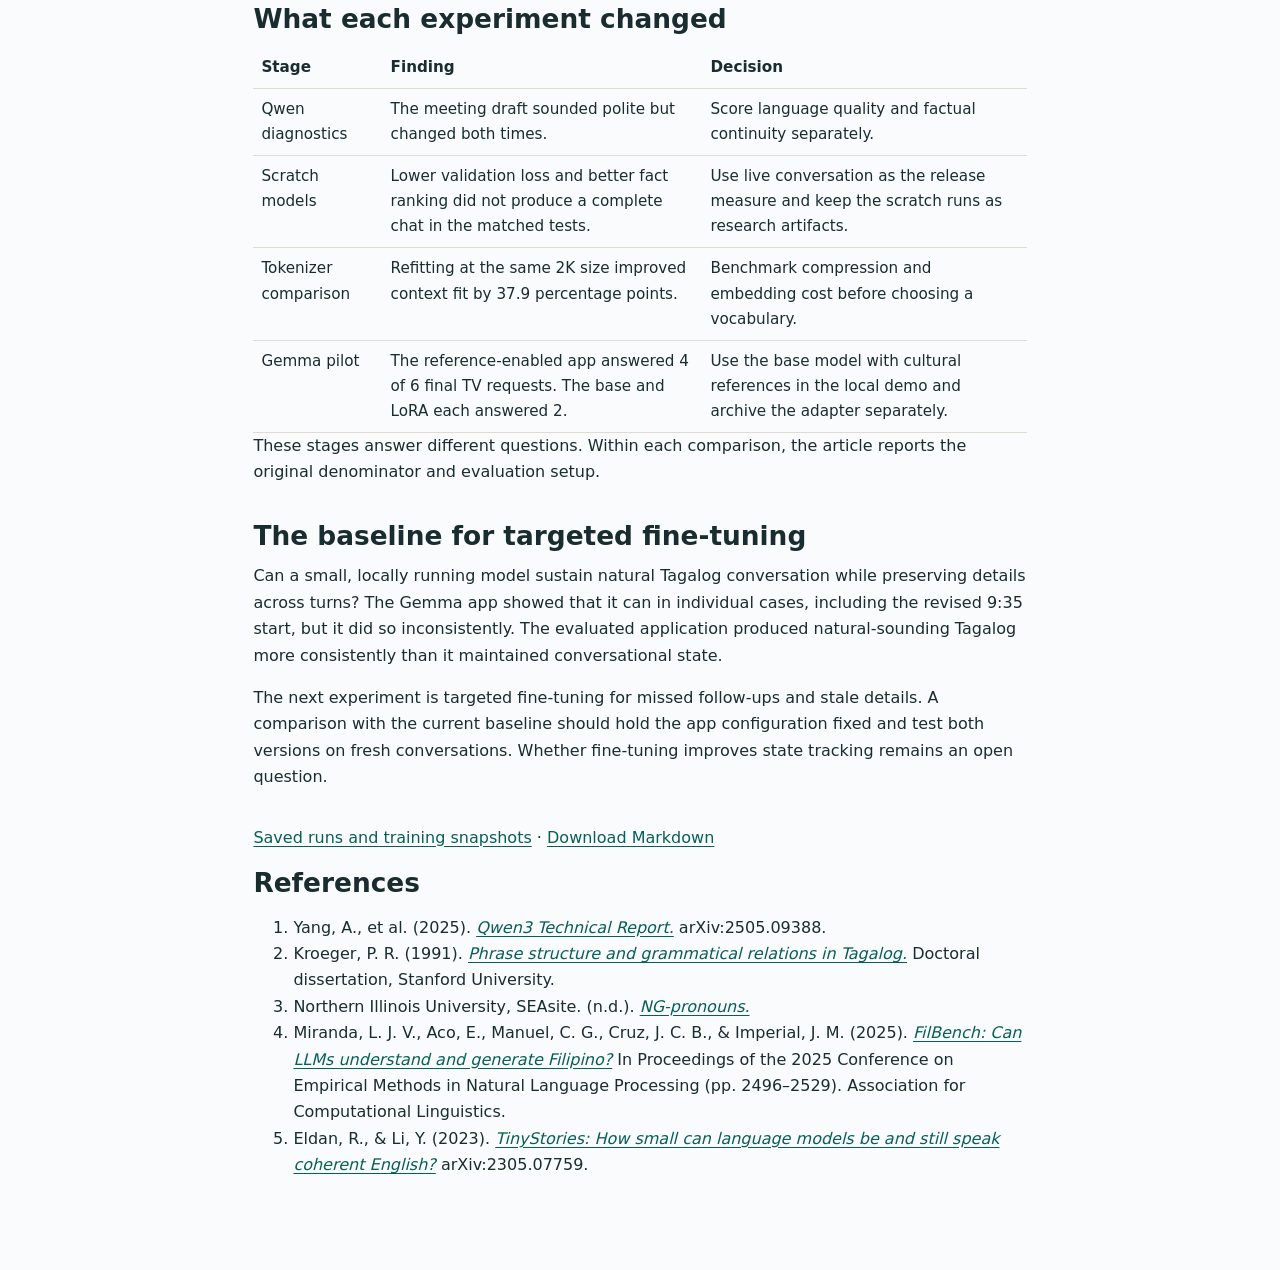
==== commit 38ab3bb2: "Consolidate TinyStories motivation in the article" ====
--- a/article.html
+++ b/article.html
@@ -6,8 +6,8 @@
 <section id="language"><h2>How Tagalog grammar affects tokenization</h2><p>Tagalog uses affixes and reduplication to express distinctions such as voice and aspect. The root <em>basa</em> appears in <em>nagbabasa</em> for an ongoing reading action and in <em>kakabasa lang</em> for a just-completed one. A tokenizer trained to merge frequent byte sequences can split those words across grammatical boundaries. It preserves the spelling while leaving the model to learn which parts of a form matter for the sentence.</p><p>Consider <em>Iabot mo yung tray kay Jomar</em>. The verb expresses the action, <em>mo</em> marks the actor, <em>yung tray</em> identifies what moves, and <em>kay Jomar</em> identifies the recipient. Voice morphology and phrase markers help signal these relationships. <a href="#ref-2">[2]</a> Pronouns also carry distinctions that English can leave implicit. <em>Natin</em> includes the listener, while <em>namin</em> excludes them. <a href="#ref-3">[3]</a> If the user later says <em>Kay Vina na lang pala</em>, the assistant must connect the fragment to the handoff, update the recipient, and retain the tray. Fine-tuning examples need to show this across different phrasings. Our Qwen and Gemma runs changed several variables together, so they cannot establish that grammar alone caused the observed gap.</p></section>
 <section id="corpus"><h2>Building a corpus for Metro Manila conversation</h2><p>The grammatical contrasts above shaped what we looked for in training data: conversations where phrasing changes but the people, objects, and actions remain identifiable. For this task, articles and sentence pairs were easier to find than coherent Metro Manila conversations with documented provenance and changes in plans, roles, or preferences.</p><p>The Philippines is home to distinct languages including Tagalog, Cebuano, and Ilocano. That matters for collection: a dataset about the Philippines can contain several languages, so only part of it may be suitable for training a Metro Manila Tagalog and Taglish model. We had to look specifically for dialogue in the target language and register.</p><p>The frozen snapshot includes original synthetic dialogues, dialogue drafts generated by Terra and edited for TagaLLM, and adapted material. It includes four adapted translations derived from Voice of America Learning English lessons. The <a href="evidence.html#source-audit">source audit</a> records the source labels and counts. FilBench provides broader context for evaluating models in Filipino, Tagalog, and Cebuano. <a href="#ref-4">[4]</a> The tokenizer, scratch-model, and Gemma results in this article come from our own evaluations.</p></section>
 <section id="human-in-the-loop-review"><h2>Human-in-the-loop review</h2><p>Before training, a native Tagalog-speaking tutor helped assess the quality of prompts and example assistant replies in the training data. The tutor checked whether they fit everyday Tagalog and Taglish and gave feedback on grammar, phrasing, naturalness, and cultural context.</p><p>During evaluation, the tutor reviewed model-generated conversations, scored the quality of the answers with AI assistance, and suggested corrections.</p></section>
-<section id="scratch"><h2>Training from scratch</h2><p>With that corpus, we could test whether a small model trained on familiar language and situations would carry those relationships across turns. TinyStories showed that small language models can generate coherent English stories from a deliberately simple synthetic corpus. <a href="#ref-5">[5]</a> We borrowed its narrow vocabulary and familiar settings as a design principle. Our task added another demand: respond to a speaker and retain details as the conversation moves on.</p>
-<h3 id="tinystories">What TinyStories inspired</h3><p>TinyStories also gave us a starting point for model size. Its results with short English stories showed what models with fewer than 10 million parameters could do in a focused setting. <a href="#ref-5">[5]</a> Given the limits of our laptop and the software we used to train on it, we wanted to see whether a model in that size range could handle everyday Tagalog and Taglish conversation while running locally.</p>
+<section id="scratch"><h2>Training from scratch</h2><p>With that corpus, we could test whether a small model could reply naturally in everyday Tagalog and Taglish while keeping track of details across turns.</p>
+<h3 id="tinystories">What TinyStories inspired</h3><p>TinyStories showed that models with fewer than 10 million parameters could generate coherent English stories when trained on a deliberately simple synthetic corpus. <a href="#ref-5">[5]</a> We followed its approach of using a narrow vocabulary and familiar settings. Given the limits of our laptop and training software, we used that parameter range as a starting point for a model we could train and run locally.</p>
 <div class="scroll"><table><thead><tr><th>Parameters</th><th>Context</th><th>Experiment</th></tr></thead><tbody><tr><td>3.75M</td><td>256</td><td>Low-cost dialogue-only control</td></tr><tr><td>About 15.5M</td><td>256</td><td>Dialogue-only and prose followed by dialogue</td></tr><tr><td>15.52M</td><td>512</td><td>Longer context, revised tokenization, and targeted supervision</td></tr></tbody></table></div>
 <p>The frozen 256-token corpus contains 6,142 training conversations and 815 validation conversations. The prose-first arm also used 84 training passages before dialogue training. The <a href="evidence.html#frozen-splits">checkpoint and dataset inventory</a> records the matching snapshots.</p>
 <p>Better scores on isolated tasks did not yield complete conversations. In a matched 512-token breadth experiment, validation loss fell from 2.996 to 2.974, but neither arm completed a six-exchange chat. A later copy-supervision experiment improved correct fact ranking from 9 of 22 to 12 of 22, yet both variants completed 0 of 8 live chats. A fact pair counted as correct only if the model scored the matching supplied reply above the alternative in both versions of the dialogue, using mean log probability per reply token. The model still confused Jun with Jomar and missed a 6:25 pickup when the relevant details were visible in context.</p><figure class="research-chart"><h3>Earlier details ranked correctly</h3><div class="chart"><div><span>Implicit copy</span><meter max="22" value="9" aria-label="Implicit copy, 9 of 22"></meter><b>9 / 22</b></div><div><span>Supervised copy</span><meter max="22" value="12" aria-label="Supervised copy, 12 of 22"></meter><b>12 / 22</b></div></div><figcaption>Matched 512-token copy experiment. Both variants completed 0 of 8 live chats.</figcaption></figure></section>
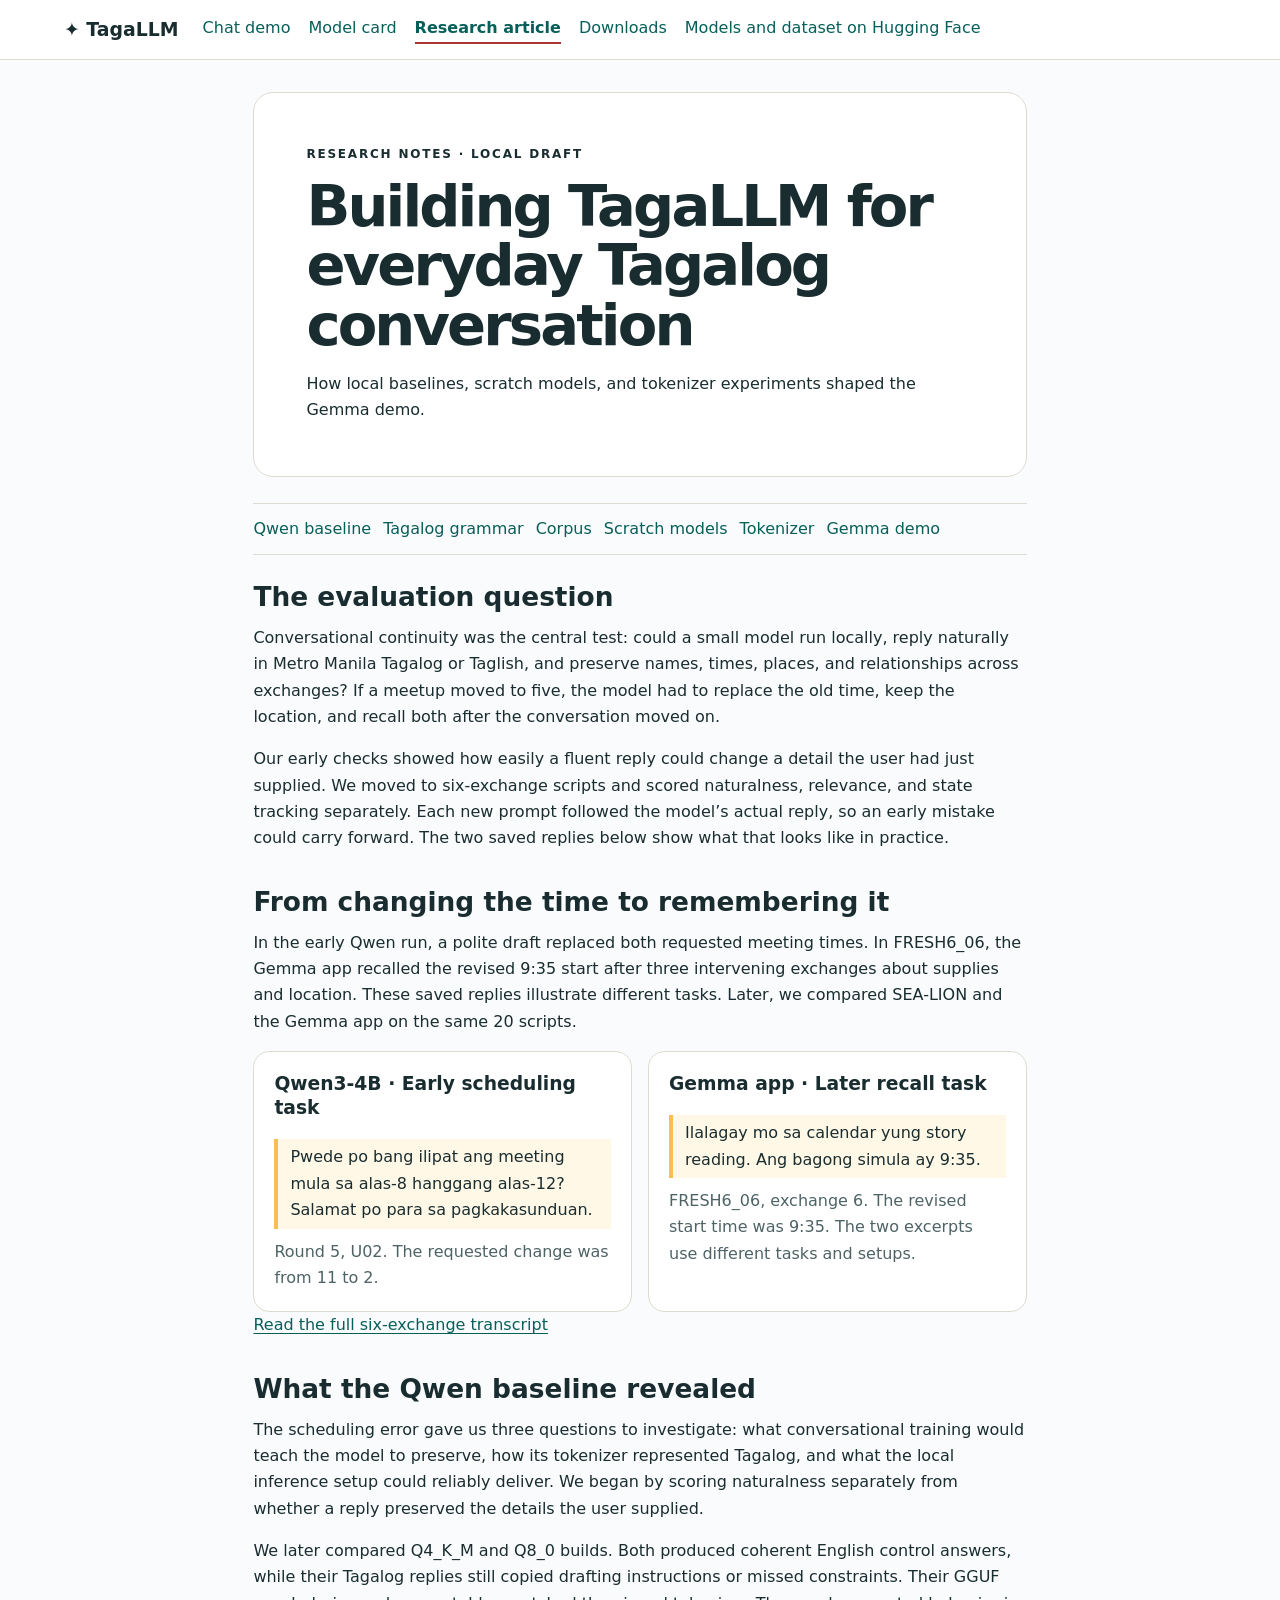
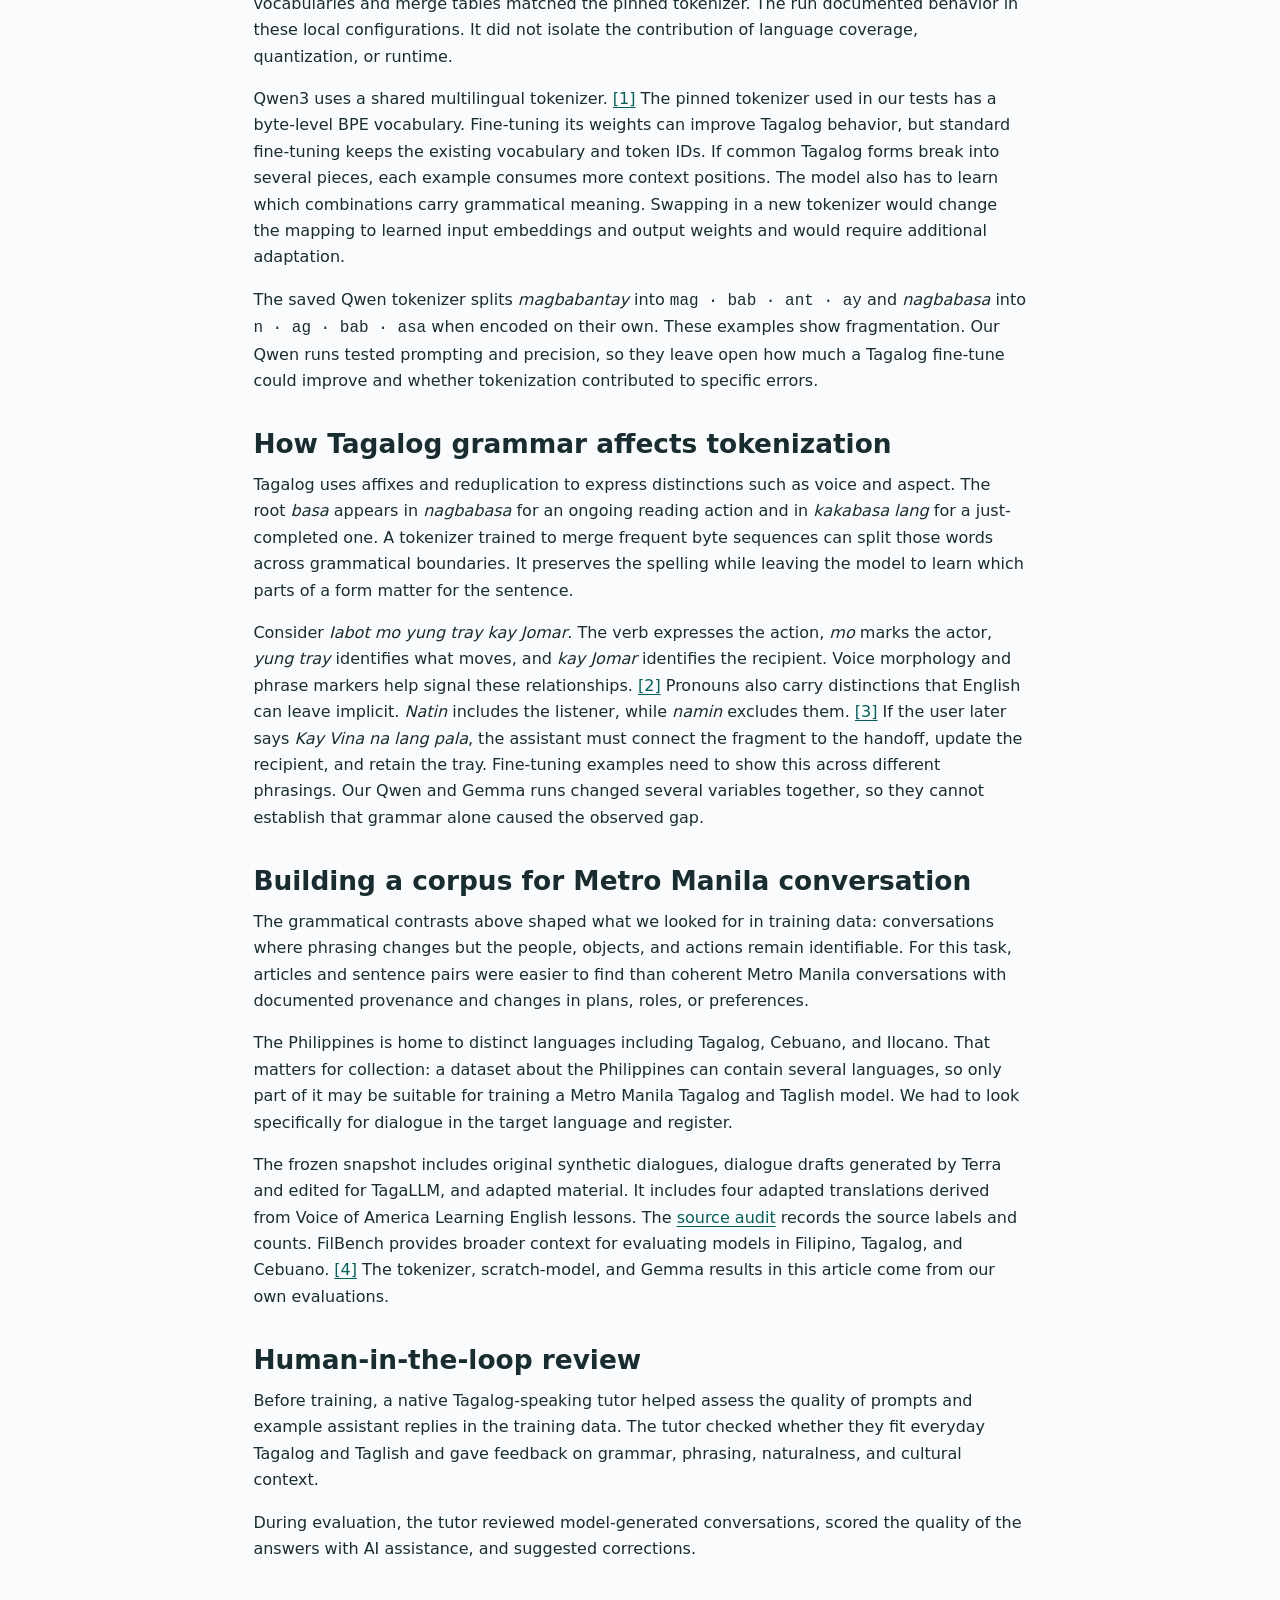
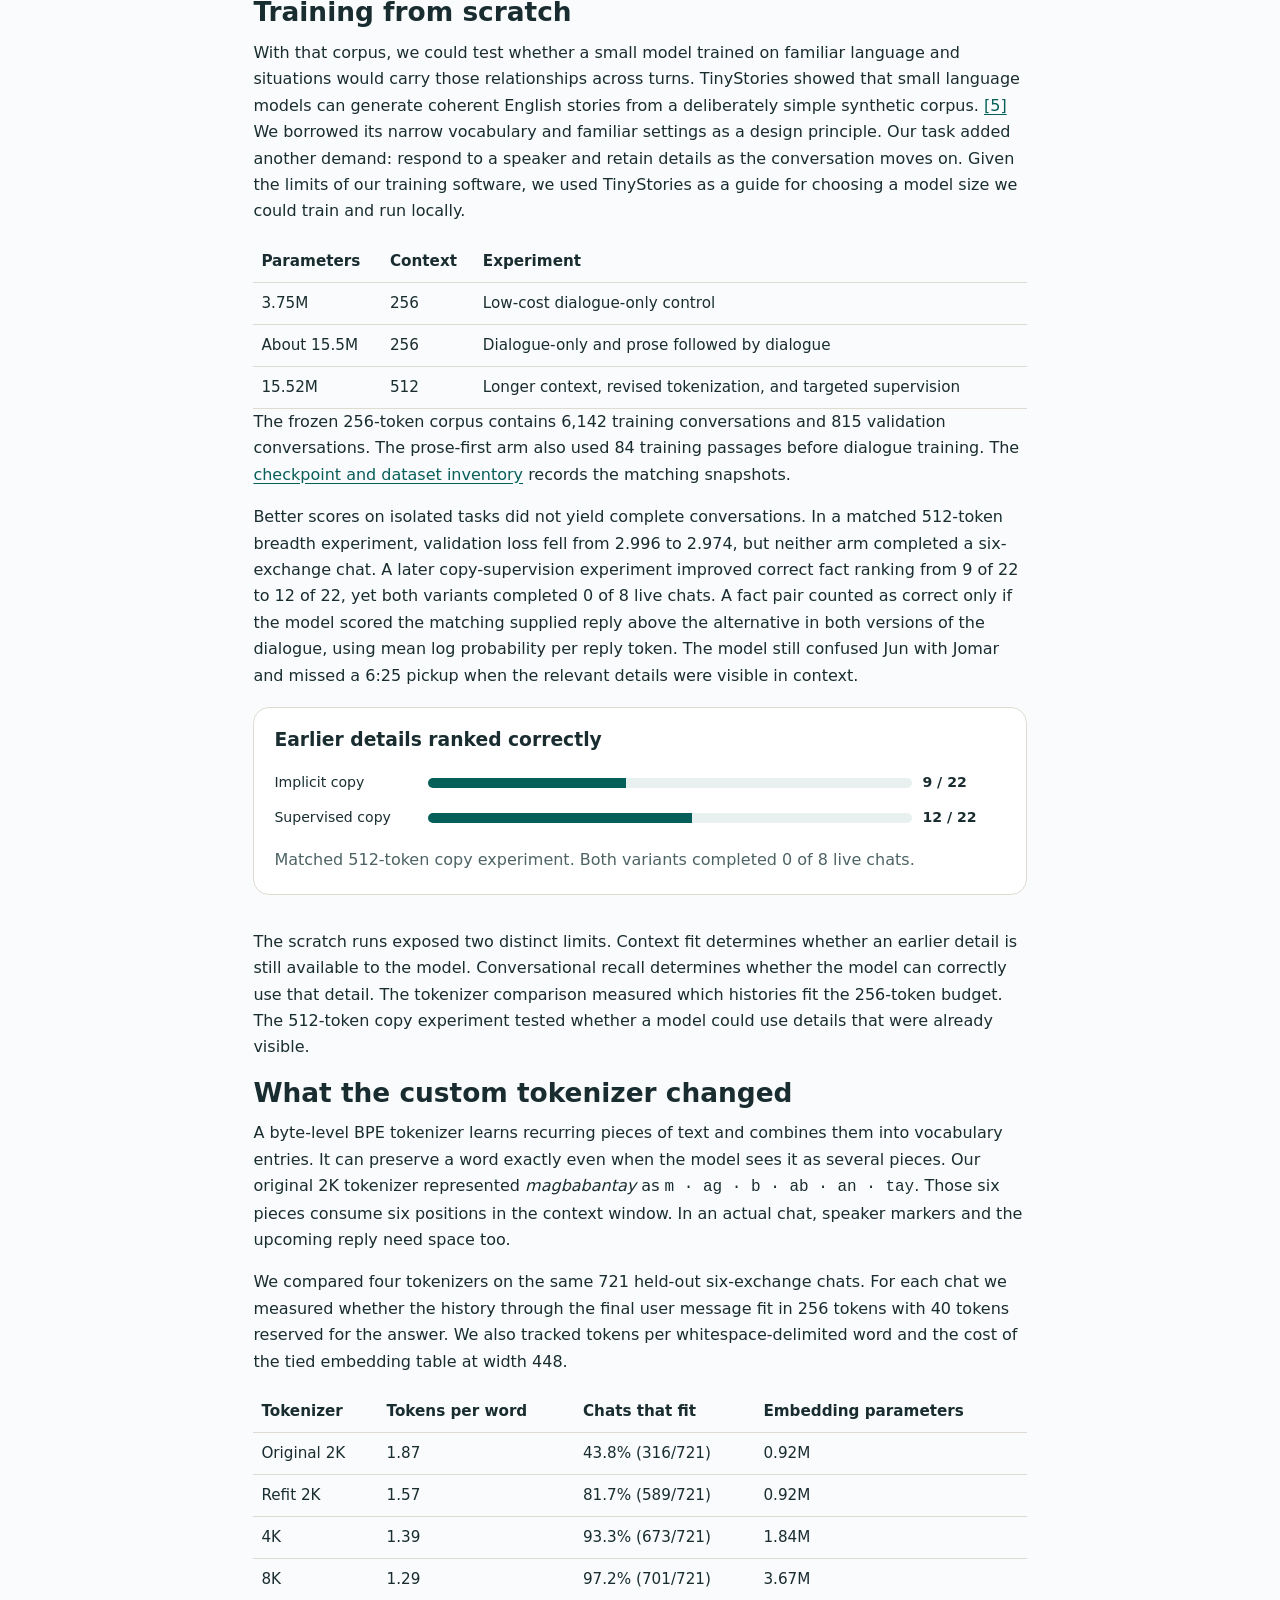
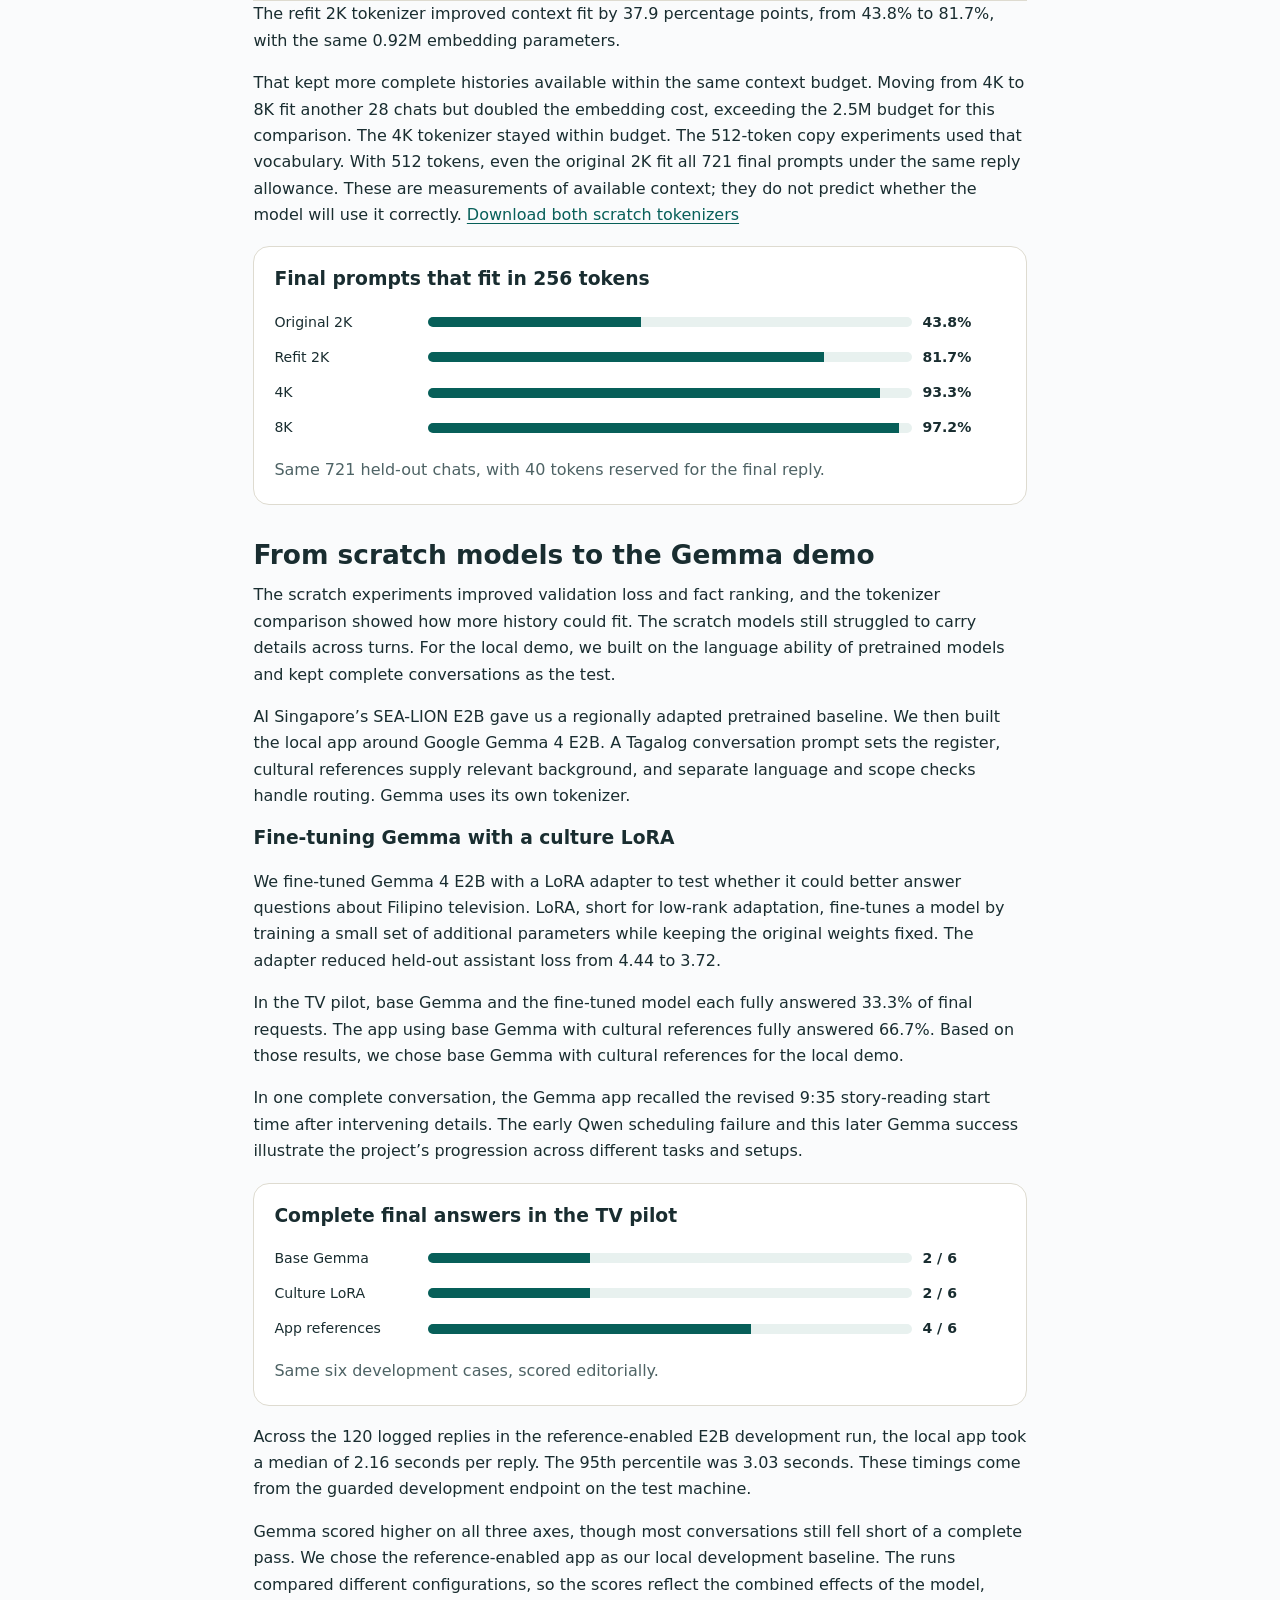
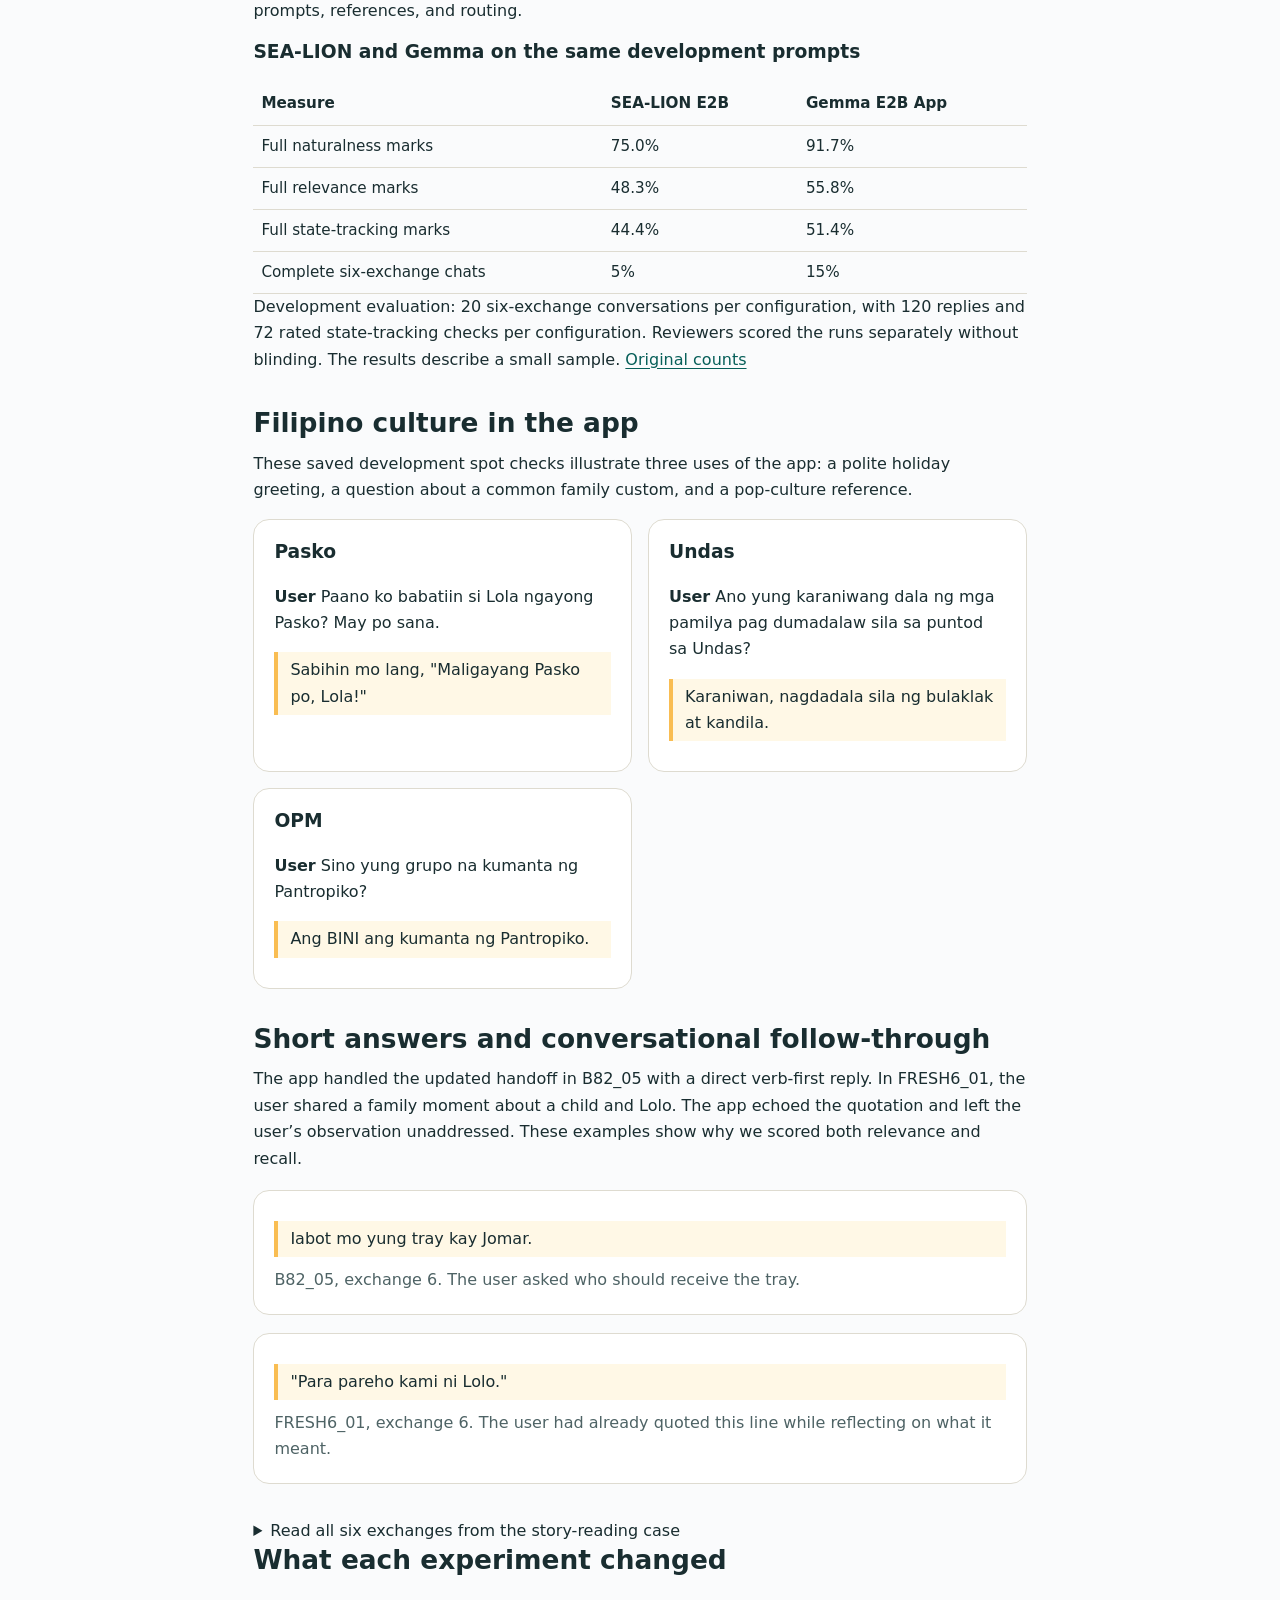
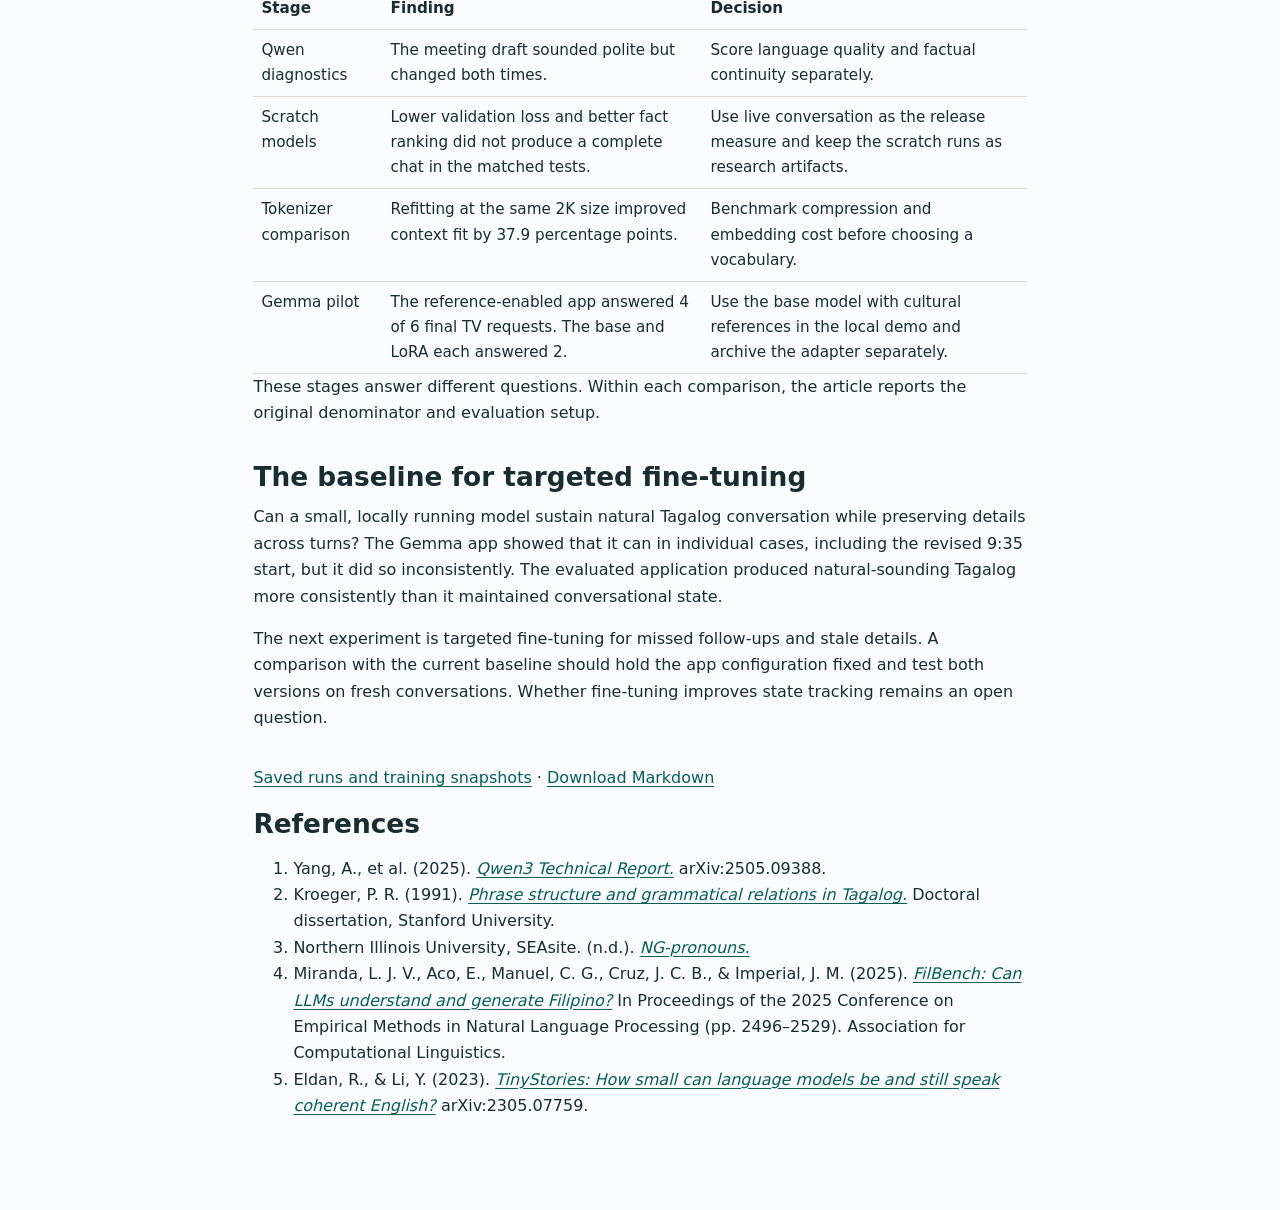
==== commit 09a2de17: "Fold TinyStories motivation into scratch training" ====
--- a/article.html
+++ b/article.html
@@ -6,8 +6,7 @@
 <section id="language"><h2>How Tagalog grammar affects tokenization</h2><p>Tagalog uses affixes and reduplication to express distinctions such as voice and aspect. The root <em>basa</em> appears in <em>nagbabasa</em> for an ongoing reading action and in <em>kakabasa lang</em> for a just-completed one. A tokenizer trained to merge frequent byte sequences can split those words across grammatical boundaries. It preserves the spelling while leaving the model to learn which parts of a form matter for the sentence.</p><p>Consider <em>Iabot mo yung tray kay Jomar</em>. The verb expresses the action, <em>mo</em> marks the actor, <em>yung tray</em> identifies what moves, and <em>kay Jomar</em> identifies the recipient. Voice morphology and phrase markers help signal these relationships. <a href="#ref-2">[2]</a> Pronouns also carry distinctions that English can leave implicit. <em>Natin</em> includes the listener, while <em>namin</em> excludes them. <a href="#ref-3">[3]</a> If the user later says <em>Kay Vina na lang pala</em>, the assistant must connect the fragment to the handoff, update the recipient, and retain the tray. Fine-tuning examples need to show this across different phrasings. Our Qwen and Gemma runs changed several variables together, so they cannot establish that grammar alone caused the observed gap.</p></section>
 <section id="corpus"><h2>Building a corpus for Metro Manila conversation</h2><p>The grammatical contrasts above shaped what we looked for in training data: conversations where phrasing changes but the people, objects, and actions remain identifiable. For this task, articles and sentence pairs were easier to find than coherent Metro Manila conversations with documented provenance and changes in plans, roles, or preferences.</p><p>The Philippines is home to distinct languages including Tagalog, Cebuano, and Ilocano. That matters for collection: a dataset about the Philippines can contain several languages, so only part of it may be suitable for training a Metro Manila Tagalog and Taglish model. We had to look specifically for dialogue in the target language and register.</p><p>The frozen snapshot includes original synthetic dialogues, dialogue drafts generated by Terra and edited for TagaLLM, and adapted material. It includes four adapted translations derived from Voice of America Learning English lessons. The <a href="evidence.html#source-audit">source audit</a> records the source labels and counts. FilBench provides broader context for evaluating models in Filipino, Tagalog, and Cebuano. <a href="#ref-4">[4]</a> The tokenizer, scratch-model, and Gemma results in this article come from our own evaluations.</p></section>
 <section id="human-in-the-loop-review"><h2>Human-in-the-loop review</h2><p>Before training, a native Tagalog-speaking tutor helped assess the quality of prompts and example assistant replies in the training data. The tutor checked whether they fit everyday Tagalog and Taglish and gave feedback on grammar, phrasing, naturalness, and cultural context.</p><p>During evaluation, the tutor reviewed model-generated conversations, scored the quality of the answers with AI assistance, and suggested corrections.</p></section>
-<section id="scratch"><h2>Training from scratch</h2><p>With that corpus, we could test whether a small model could reply naturally in everyday Tagalog and Taglish while keeping track of details across turns.</p>
-<h3 id="tinystories">What TinyStories inspired</h3><p>TinyStories showed that models with fewer than 10 million parameters could generate coherent English stories when trained on a deliberately simple synthetic corpus. <a href="#ref-5">[5]</a> We followed its approach of using a narrow vocabulary and familiar settings. Given the limits of our laptop and training software, we used that parameter range as a starting point for a model we could train and run locally.</p>
+<section id="scratch"><h2>Training from scratch</h2><p>With that corpus, we could test whether a small model trained on familiar language and situations would carry those relationships across turns. TinyStories showed that small language models can generate coherent English stories from a deliberately simple synthetic corpus. <a href="#ref-5">[5]</a> We borrowed its narrow vocabulary and familiar settings as a design principle. Our task added another demand: respond to a speaker and retain details as the conversation moves on. Given the limits of our training software, we used TinyStories as a guide for choosing a model size we could train and run locally.</p>
 <div class="scroll"><table><thead><tr><th>Parameters</th><th>Context</th><th>Experiment</th></tr></thead><tbody><tr><td>3.75M</td><td>256</td><td>Low-cost dialogue-only control</td></tr><tr><td>About 15.5M</td><td>256</td><td>Dialogue-only and prose followed by dialogue</td></tr><tr><td>15.52M</td><td>512</td><td>Longer context, revised tokenization, and targeted supervision</td></tr></tbody></table></div>
 <p>The frozen 256-token corpus contains 6,142 training conversations and 815 validation conversations. The prose-first arm also used 84 training passages before dialogue training. The <a href="evidence.html#frozen-splits">checkpoint and dataset inventory</a> records the matching snapshots.</p>
 <p>Better scores on isolated tasks did not yield complete conversations. In a matched 512-token breadth experiment, validation loss fell from 2.996 to 2.974, but neither arm completed a six-exchange chat. A later copy-supervision experiment improved correct fact ranking from 9 of 22 to 12 of 22, yet both variants completed 0 of 8 live chats. A fact pair counted as correct only if the model scored the matching supplied reply above the alternative in both versions of the dialogue, using mean log probability per reply token. The model still confused Jun with Jomar and missed a 6:25 pickup when the relevant details were visible in context.</p><figure class="research-chart"><h3>Earlier details ranked correctly</h3><div class="chart"><div><span>Implicit copy</span><meter max="22" value="9" aria-label="Implicit copy, 9 of 22"></meter><b>9 / 22</b></div><div><span>Supervised copy</span><meter max="22" value="12" aria-label="Supervised copy, 12 of 22"></meter><b>12 / 22</b></div></div><figcaption>Matched 512-token copy experiment. Both variants completed 0 of 8 live chats.</figcaption></figure></section>
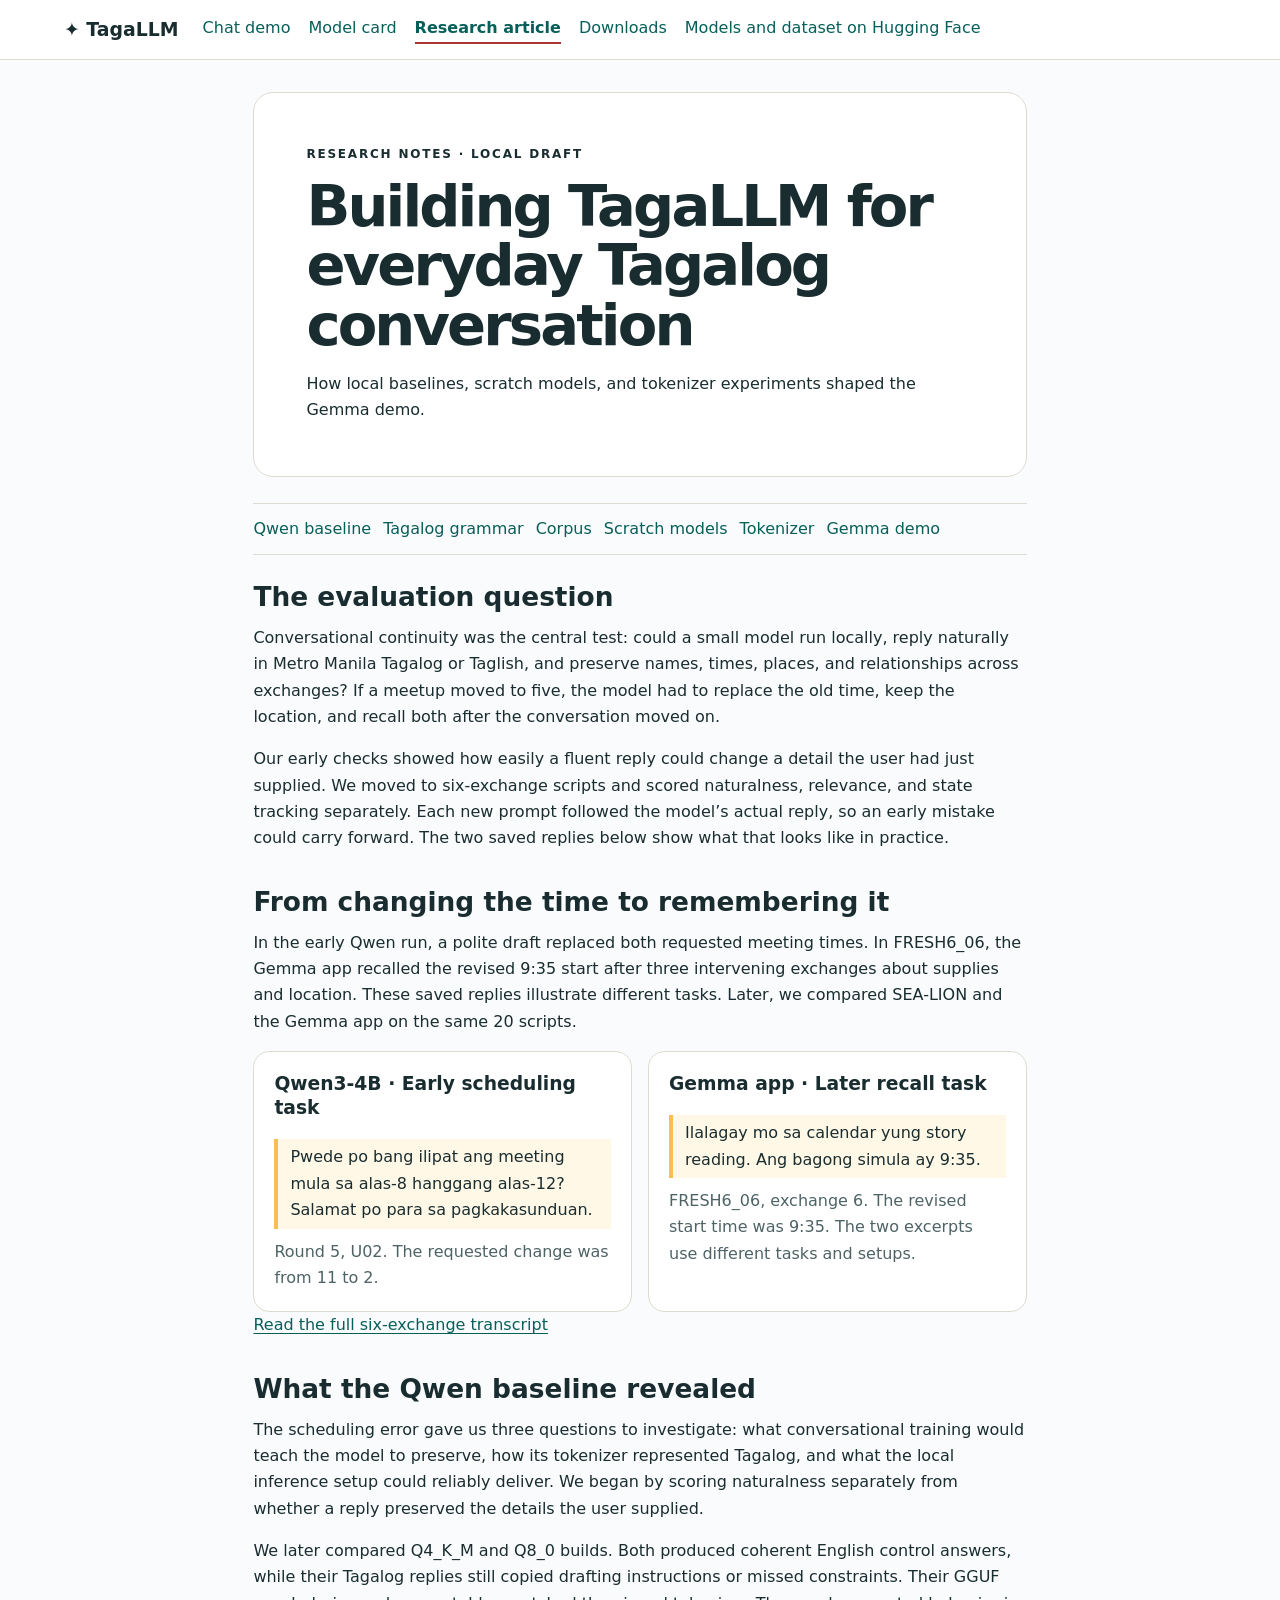
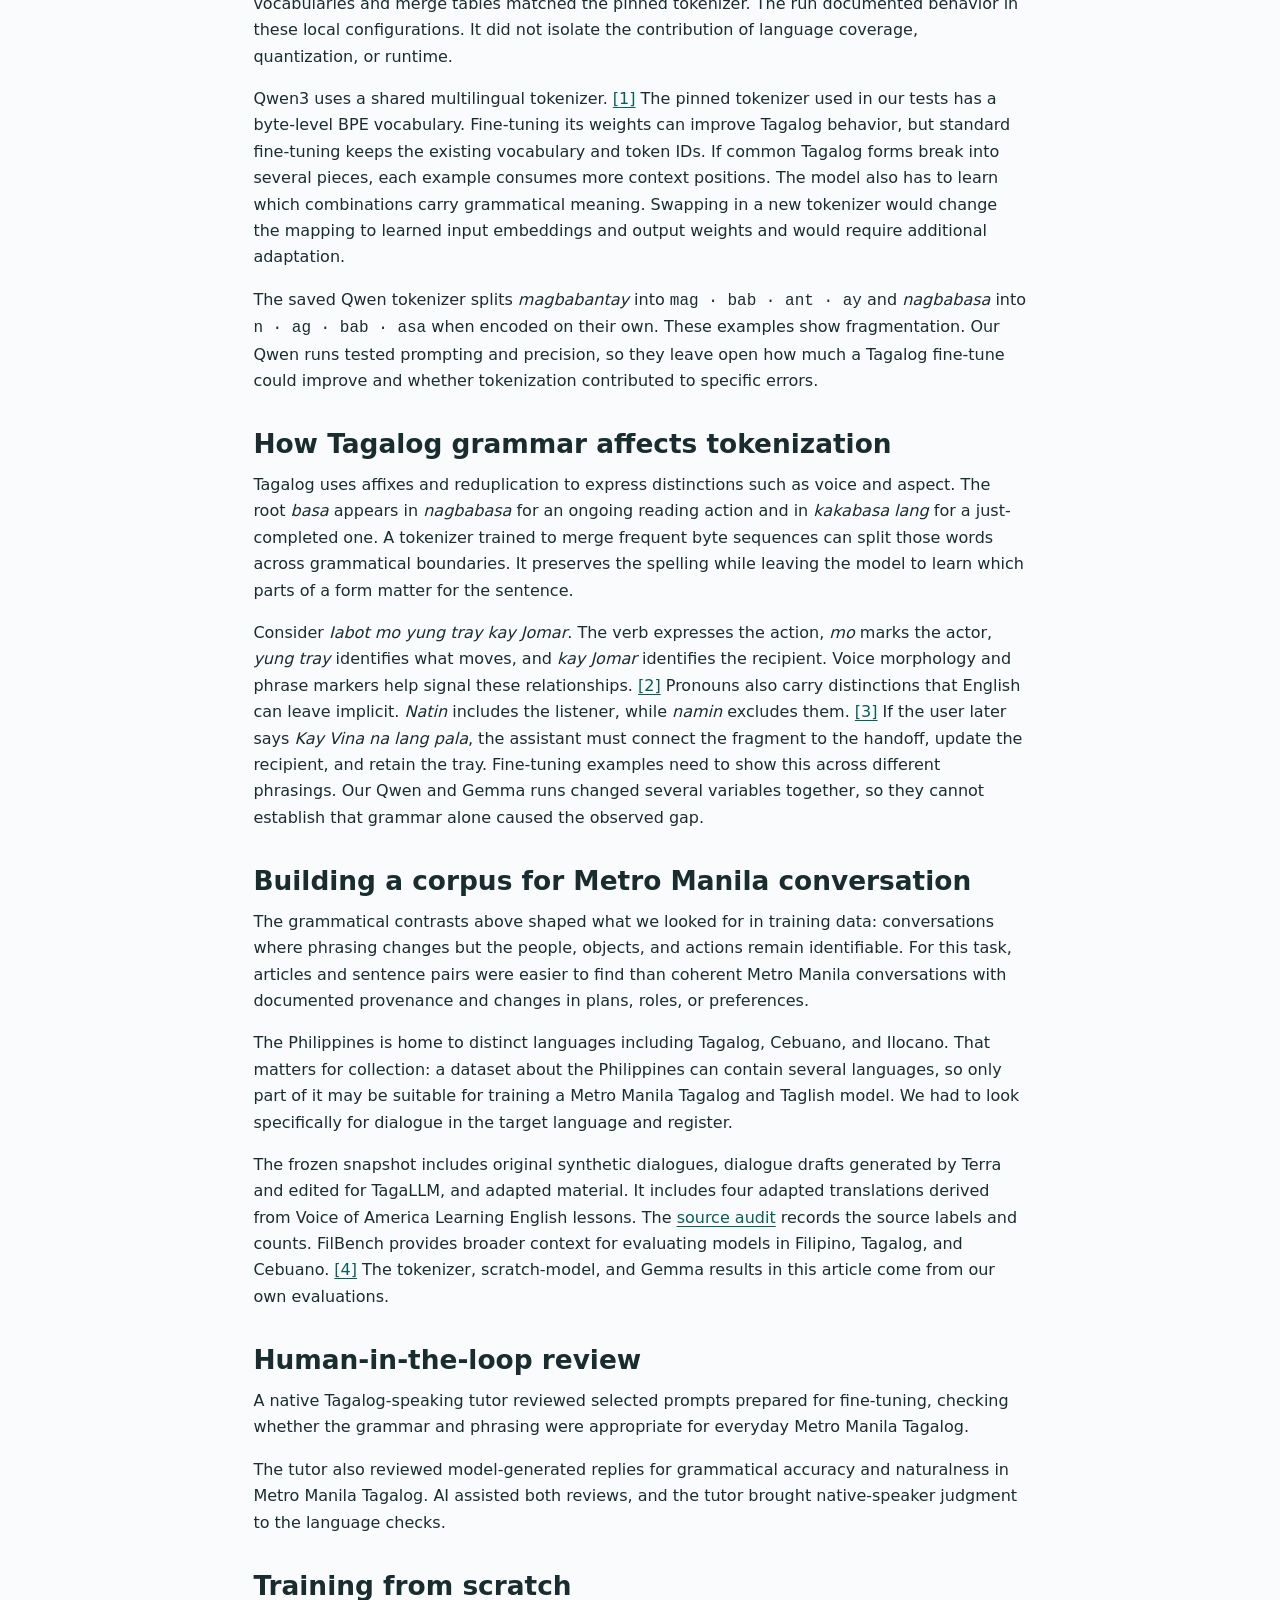
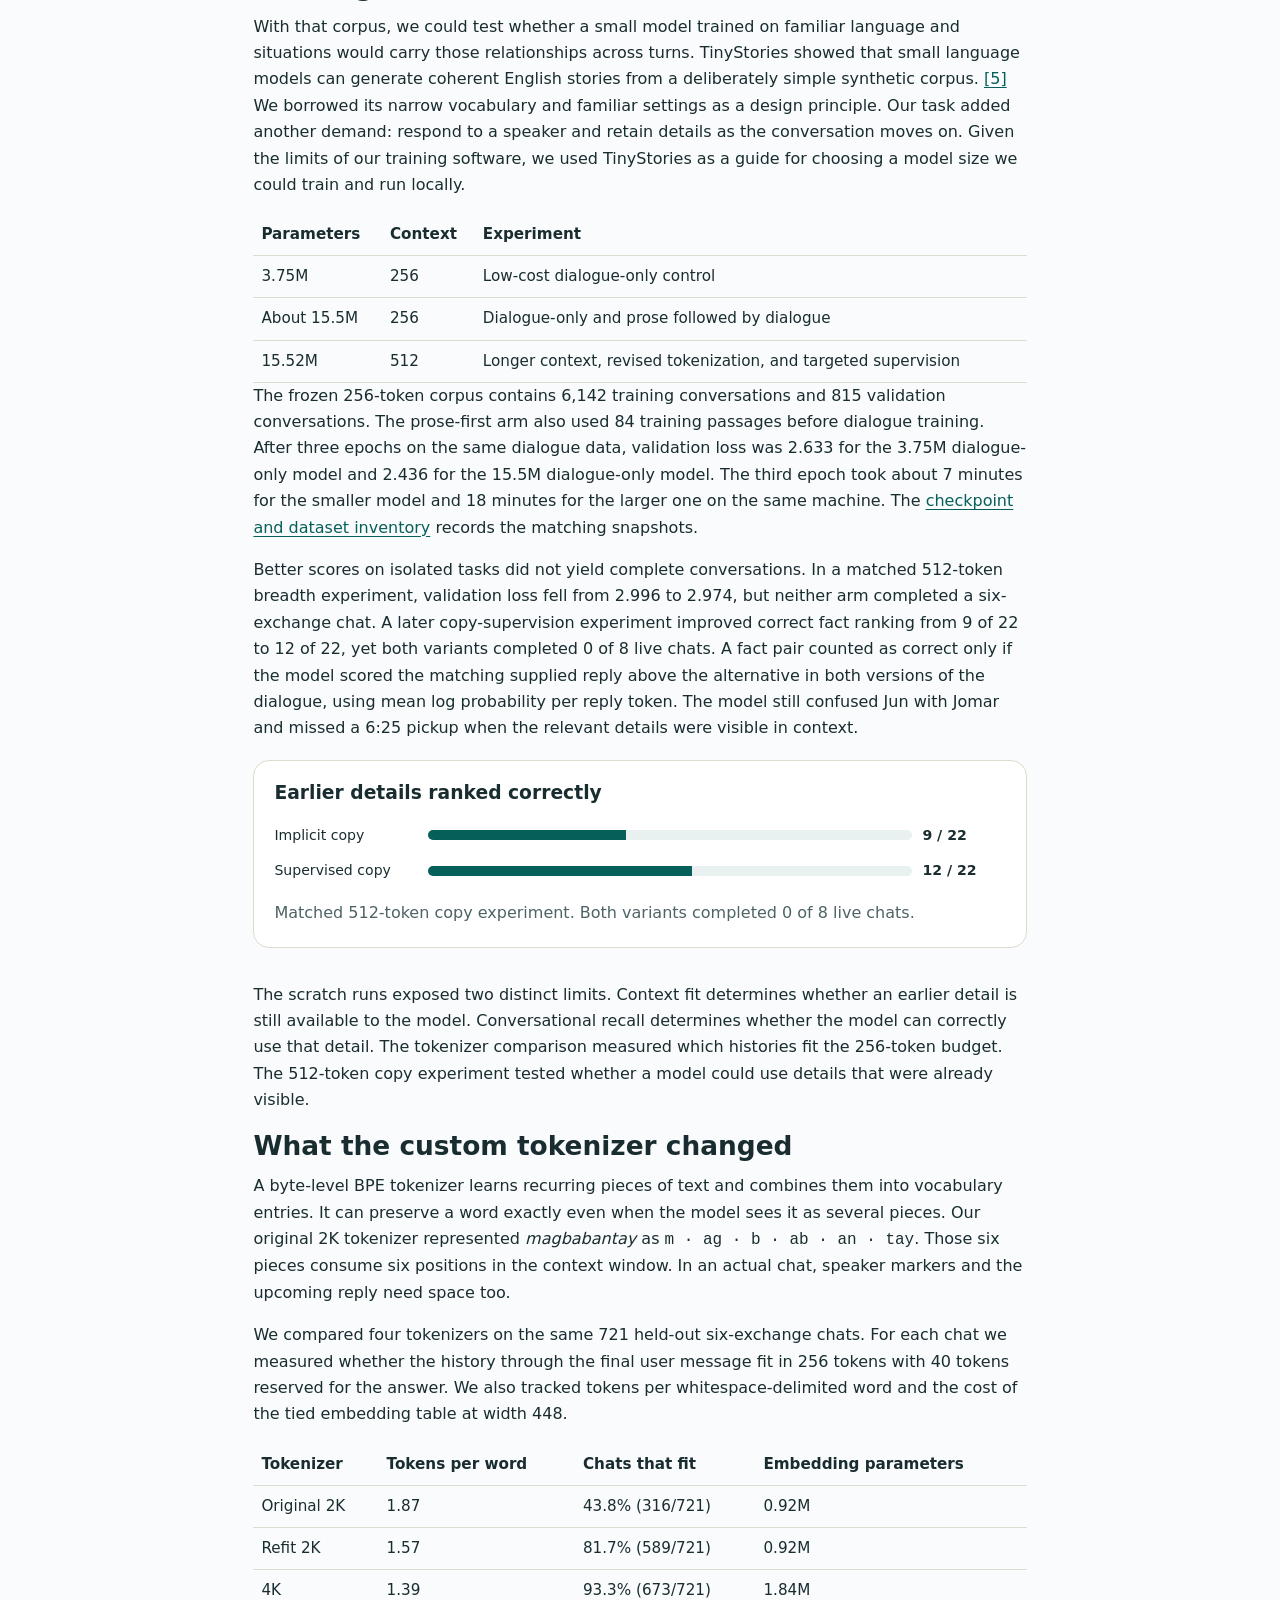
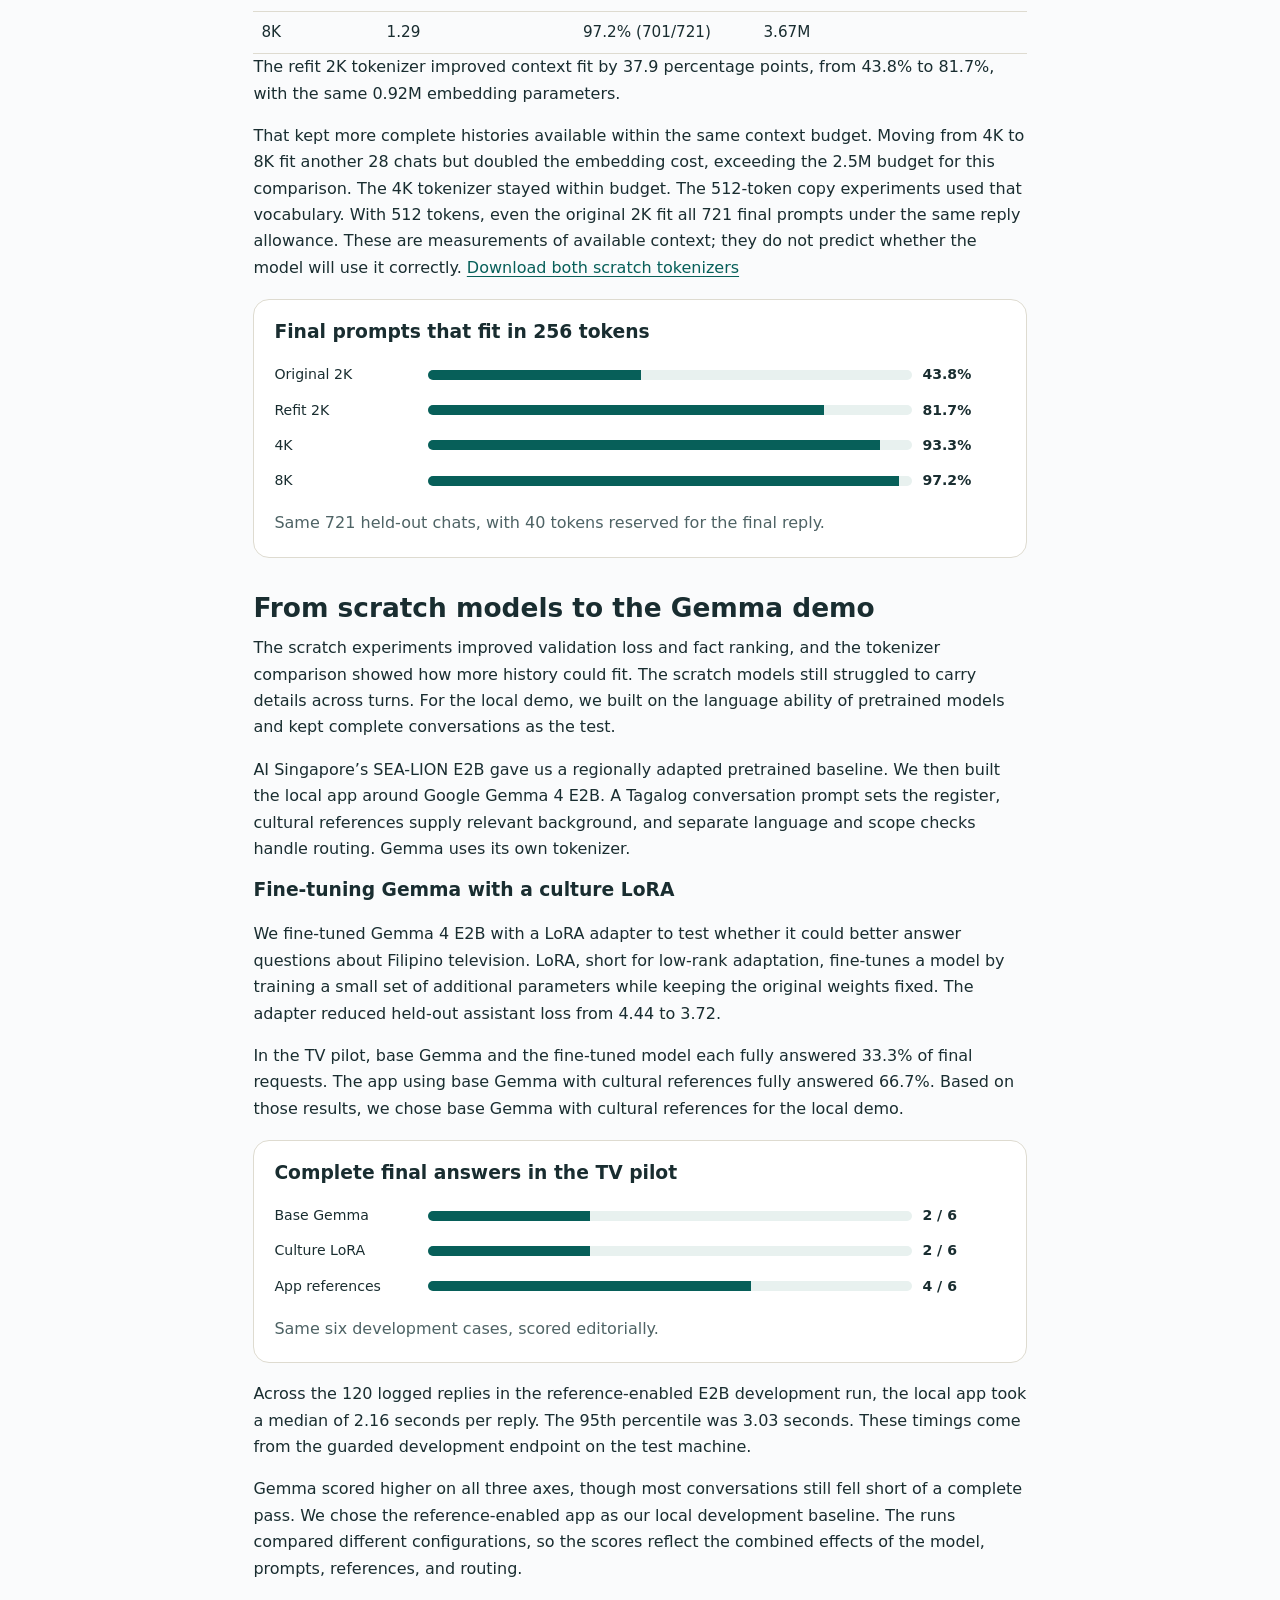
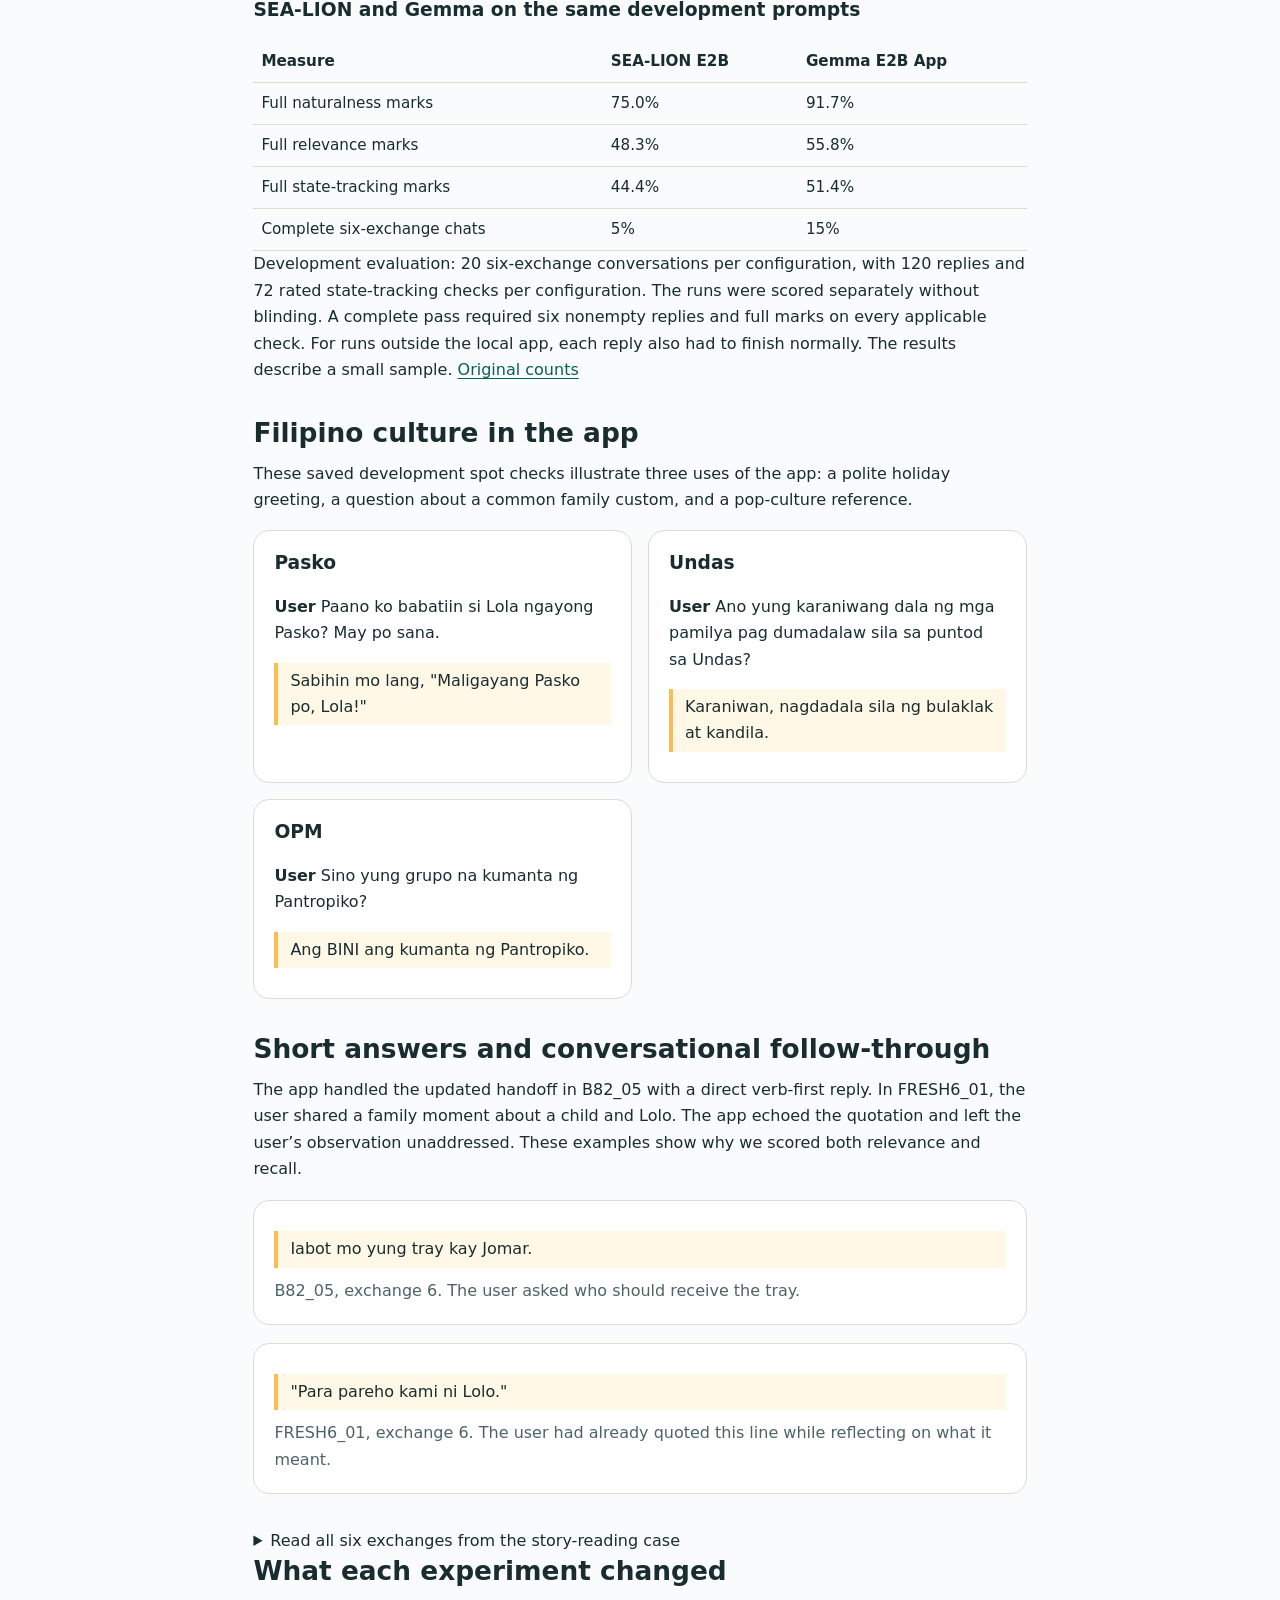
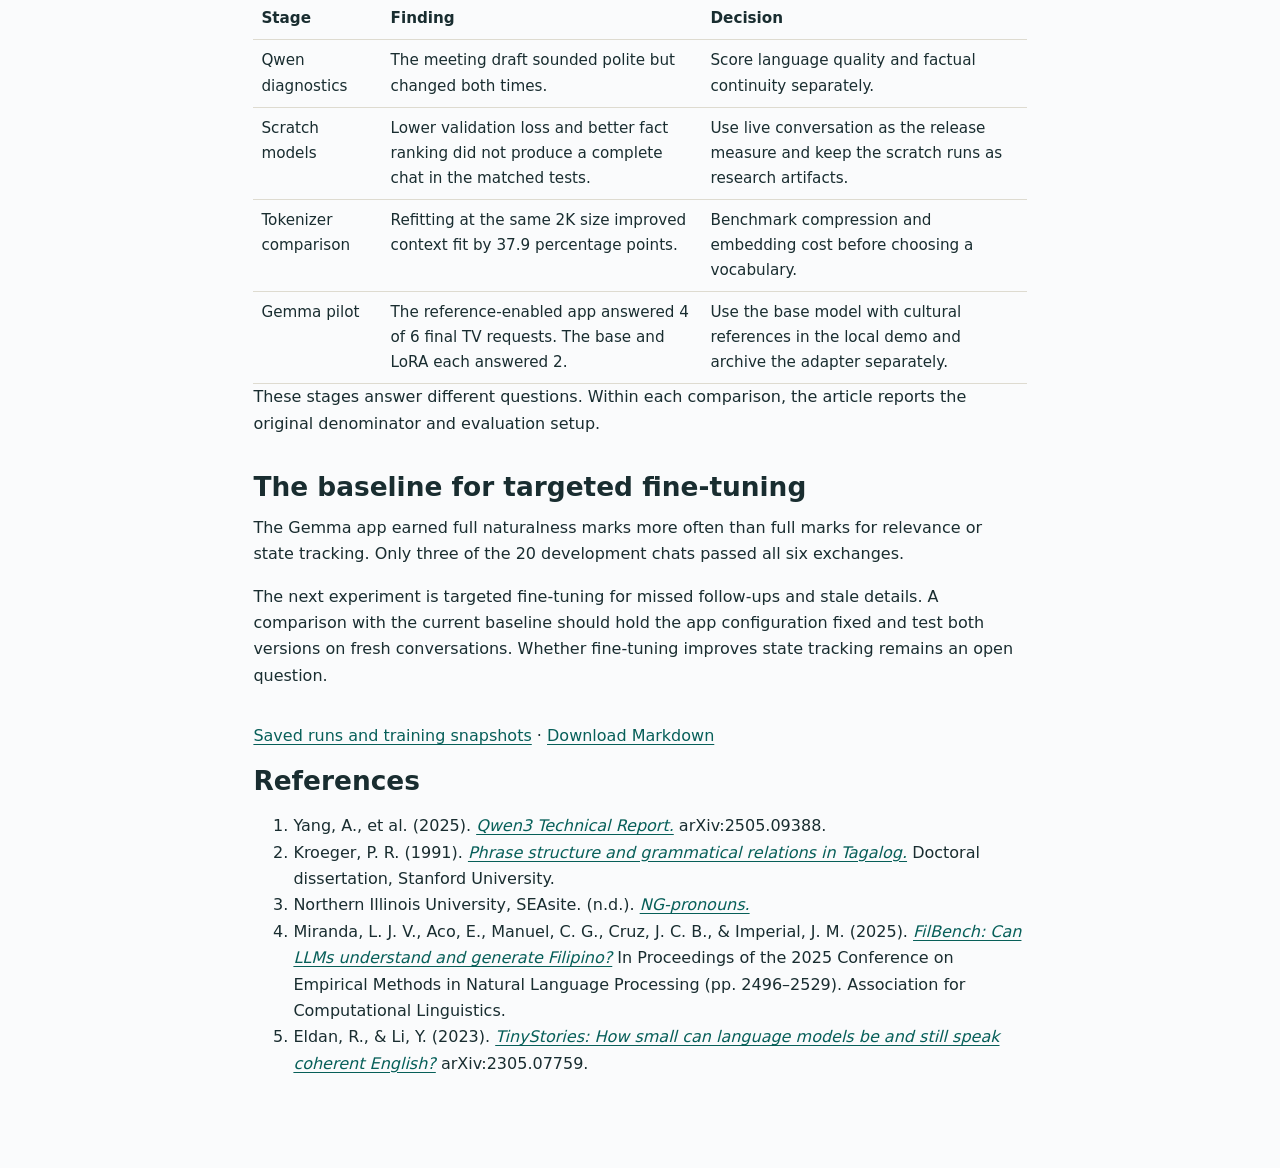
==== commit 3869dc51: "Clarify language review and scratch model findings" ====
--- a/article.html
+++ b/article.html
@@ -5,10 +5,10 @@
 <p>We later compared Q4_K_M and Q8_0 builds. Both produced coherent English control answers, while their Tagalog replies still copied drafting instructions or missed constraints. Their GGUF vocabularies and merge tables matched the pinned tokenizer. The run documented behavior in these local configurations. It did not isolate the contribution of language coverage, quantization, or runtime.</p><p>Qwen3 uses a shared multilingual tokenizer. <a href="#ref-1">[1]</a> The pinned tokenizer used in our tests has a byte-level BPE vocabulary. Fine-tuning its weights can improve Tagalog behavior, but standard fine-tuning keeps the existing vocabulary and token IDs. If common Tagalog forms break into several pieces, each example consumes more context positions. The model also has to learn which combinations carry grammatical meaning. Swapping in a new tokenizer would change the mapping to learned input embeddings and output weights and would require additional adaptation.</p><p>The saved Qwen tokenizer splits <em>magbabantay</em> into <code>mag · bab · ant · ay</code> and <em>nagbabasa</em> into <code>n · ag · bab · asa</code> when encoded on their own. These examples show fragmentation. Our Qwen runs tested prompting and precision, so they leave open how much a Tagalog fine-tune could improve and whether tokenization contributed to specific errors.</p></section>
 <section id="language"><h2>How Tagalog grammar affects tokenization</h2><p>Tagalog uses affixes and reduplication to express distinctions such as voice and aspect. The root <em>basa</em> appears in <em>nagbabasa</em> for an ongoing reading action and in <em>kakabasa lang</em> for a just-completed one. A tokenizer trained to merge frequent byte sequences can split those words across grammatical boundaries. It preserves the spelling while leaving the model to learn which parts of a form matter for the sentence.</p><p>Consider <em>Iabot mo yung tray kay Jomar</em>. The verb expresses the action, <em>mo</em> marks the actor, <em>yung tray</em> identifies what moves, and <em>kay Jomar</em> identifies the recipient. Voice morphology and phrase markers help signal these relationships. <a href="#ref-2">[2]</a> Pronouns also carry distinctions that English can leave implicit. <em>Natin</em> includes the listener, while <em>namin</em> excludes them. <a href="#ref-3">[3]</a> If the user later says <em>Kay Vina na lang pala</em>, the assistant must connect the fragment to the handoff, update the recipient, and retain the tray. Fine-tuning examples need to show this across different phrasings. Our Qwen and Gemma runs changed several variables together, so they cannot establish that grammar alone caused the observed gap.</p></section>
 <section id="corpus"><h2>Building a corpus for Metro Manila conversation</h2><p>The grammatical contrasts above shaped what we looked for in training data: conversations where phrasing changes but the people, objects, and actions remain identifiable. For this task, articles and sentence pairs were easier to find than coherent Metro Manila conversations with documented provenance and changes in plans, roles, or preferences.</p><p>The Philippines is home to distinct languages including Tagalog, Cebuano, and Ilocano. That matters for collection: a dataset about the Philippines can contain several languages, so only part of it may be suitable for training a Metro Manila Tagalog and Taglish model. We had to look specifically for dialogue in the target language and register.</p><p>The frozen snapshot includes original synthetic dialogues, dialogue drafts generated by Terra and edited for TagaLLM, and adapted material. It includes four adapted translations derived from Voice of America Learning English lessons. The <a href="evidence.html#source-audit">source audit</a> records the source labels and counts. FilBench provides broader context for evaluating models in Filipino, Tagalog, and Cebuano. <a href="#ref-4">[4]</a> The tokenizer, scratch-model, and Gemma results in this article come from our own evaluations.</p></section>
-<section id="human-in-the-loop-review"><h2>Human-in-the-loop review</h2><p>Before training, a native Tagalog-speaking tutor helped assess the quality of prompts and example assistant replies in the training data. The tutor checked whether they fit everyday Tagalog and Taglish and gave feedback on grammar, phrasing, naturalness, and cultural context.</p><p>During evaluation, the tutor reviewed model-generated conversations, scored the quality of the answers with AI assistance, and suggested corrections.</p></section>
+<section id="human-in-the-loop-review"><h2>Human-in-the-loop review</h2><p>A native Tagalog-speaking tutor reviewed selected prompts prepared for fine-tuning, checking whether the grammar and phrasing were appropriate for everyday Metro Manila Tagalog.</p><p>The tutor also reviewed model-generated replies for grammatical accuracy and naturalness in Metro Manila Tagalog. AI assisted both reviews, and the tutor brought native-speaker judgment to the language checks.</p></section>
 <section id="scratch"><h2>Training from scratch</h2><p>With that corpus, we could test whether a small model trained on familiar language and situations would carry those relationships across turns. TinyStories showed that small language models can generate coherent English stories from a deliberately simple synthetic corpus. <a href="#ref-5">[5]</a> We borrowed its narrow vocabulary and familiar settings as a design principle. Our task added another demand: respond to a speaker and retain details as the conversation moves on. Given the limits of our training software, we used TinyStories as a guide for choosing a model size we could train and run locally.</p>
 <div class="scroll"><table><thead><tr><th>Parameters</th><th>Context</th><th>Experiment</th></tr></thead><tbody><tr><td>3.75M</td><td>256</td><td>Low-cost dialogue-only control</td></tr><tr><td>About 15.5M</td><td>256</td><td>Dialogue-only and prose followed by dialogue</td></tr><tr><td>15.52M</td><td>512</td><td>Longer context, revised tokenization, and targeted supervision</td></tr></tbody></table></div>
-<p>The frozen 256-token corpus contains 6,142 training conversations and 815 validation conversations. The prose-first arm also used 84 training passages before dialogue training. The <a href="evidence.html#frozen-splits">checkpoint and dataset inventory</a> records the matching snapshots.</p>
+<p>The frozen 256-token corpus contains 6,142 training conversations and 815 validation conversations. The prose-first arm also used 84 training passages before dialogue training. After three epochs on the same dialogue data, validation loss was 2.633 for the 3.75M dialogue-only model and 2.436 for the 15.5M dialogue-only model. The third epoch took about 7 minutes for the smaller model and 18 minutes for the larger one on the same machine. The <a href="evidence.html#frozen-splits">checkpoint and dataset inventory</a> records the matching snapshots.</p>
 <p>Better scores on isolated tasks did not yield complete conversations. In a matched 512-token breadth experiment, validation loss fell from 2.996 to 2.974, but neither arm completed a six-exchange chat. A later copy-supervision experiment improved correct fact ranking from 9 of 22 to 12 of 22, yet both variants completed 0 of 8 live chats. A fact pair counted as correct only if the model scored the matching supplied reply above the alternative in both versions of the dialogue, using mean log probability per reply token. The model still confused Jun with Jomar and missed a 6:25 pickup when the relevant details were visible in context.</p><figure class="research-chart"><h3>Earlier details ranked correctly</h3><div class="chart"><div><span>Implicit copy</span><meter max="22" value="9" aria-label="Implicit copy, 9 of 22"></meter><b>9 / 22</b></div><div><span>Supervised copy</span><meter max="22" value="12" aria-label="Supervised copy, 12 of 22"></meter><b>12 / 22</b></div></div><figcaption>Matched 512-token copy experiment. Both variants completed 0 of 8 live chats.</figcaption></figure></section>
 <p>The scratch runs exposed two distinct limits. Context fit determines whether an earlier detail is still available to the model. Conversational recall determines whether the model can correctly use that detail. The tokenizer comparison measured which histories fit the 256-token budget. The 512-token copy experiment tested whether a model could use details that were already visible.</p><section id="tokenizer"><h2>What the custom tokenizer changed</h2><p>A byte-level BPE tokenizer learns recurring pieces of text and combines them into vocabulary entries. It can preserve a word exactly even when the model sees it as several pieces. Our original 2K tokenizer represented <em>magbabantay</em> as <code>m · ag · b · ab · an · tay</code>. Those six pieces consume six positions in the context window. In an actual chat, speaker markers and the upcoming reply need space too.</p>
 <p>We compared four tokenizers on the same 721 held-out six-exchange chats. For each chat we measured whether the history through the final user message fit in 256 tokens with 40 tokens reserved for the answer. We also tracked tokens per whitespace-delimited word and the cost of the tied embedding table at width 448.</p>
@@ -17,7 +17,7 @@
 
 <section id="gemma"><h2>From scratch models to the Gemma demo</h2><p>The scratch experiments improved validation loss and fact ranking, and the tokenizer comparison showed how more history could fit. The scratch models still struggled to carry details across turns. For the local demo, we built on the language ability of pretrained models and kept complete conversations as the test.</p><p>AI Singapore’s SEA-LION E2B gave us a regionally adapted pretrained baseline. We then built the local app around Google Gemma 4 E2B. A Tagalog conversation prompt sets the register, cultural references supply relevant background, and separate language and scope checks handle routing. Gemma uses its own tokenizer.</p>
 <h3 id="culture-lora">Fine-tuning Gemma with a culture LoRA</h3><p>We fine-tuned Gemma 4 E2B with a LoRA adapter to test whether it could better answer questions about Filipino television. LoRA, short for low-rank adaptation, fine-tunes a model by training a small set of additional parameters while keeping the original weights fixed. The adapter reduced held-out assistant loss from 4.44 to 3.72.</p><p>In the TV pilot, base Gemma and the fine-tuned model each fully answered 33.3% of final requests. The app using base Gemma with cultural references fully answered 66.7%. Based on those results, we chose base Gemma with cultural references for the local demo.</p>
-<p>In one complete conversation, the Gemma app recalled the revised 9:35 story-reading start time after intervening details. The early Qwen scheduling failure and this later Gemma success illustrate the project’s progression across different tasks and setups.</p><figure class="research-chart"><h3>Complete final answers in the TV pilot</h3><div class="chart"><div><span>Base Gemma</span><meter max="6" value="2" aria-label="Base Gemma, 2 of 6"></meter><b>2 / 6</b></div><div><span>Culture LoRA</span><meter max="6" value="2" aria-label="Culture LoRA, 2 of 6"></meter><b>2 / 6</b></div><div><span>App references</span><meter max="6" value="4" aria-label="App references, 4 of 6"></meter><b>4 / 6</b></div></div><figcaption>Same six development cases, scored editorially.</figcaption></figure>
-<p>Across the 120 logged replies in the reference-enabled E2B development run, the local app took a median of 2.16 seconds per reply. The 95th percentile was 3.03 seconds. These timings come from the guarded development endpoint on the test machine.</p><p>Gemma scored higher on all three axes, though most conversations still fell short of a complete pass. We chose the reference-enabled app as our local development baseline. The runs compared different configurations, so the scores reflect the combined effects of the model, prompts, references, and routing.</p><h3 id="sea-lion-comparison">SEA-LION and Gemma on the same development prompts</h3><div class="scroll"><table><thead><tr><th>Measure</th><th>SEA-LION E2B</th><th>Gemma E2B App</th></tr></thead><tbody><tr><td>Full naturalness marks</td><td>75.0%</td><td>91.7%</td></tr><tr><td>Full relevance marks</td><td>48.3%</td><td>55.8%</td></tr><tr><td>Full state-tracking marks</td><td>44.4%</td><td>51.4%</td></tr><tr><td>Complete six-exchange chats</td><td>5%</td><td>15%</td></tr></tbody></table></div><p>Development evaluation: 20 six-exchange conversations per configuration, with 120 replies and 72 rated state-tracking checks per configuration. Reviewers scored the runs separately without blinding. The results describe a small sample. <a href="evidence.html#sea-lion-gemma-counts">Original counts</a></p></section>
-<section id="culture-examples"><h2>Filipino culture in the app</h2><p>These saved development spot checks illustrate three uses of the app: a polite holiday greeting, a question about a common family custom, and a pop-culture reference.</p><div class="comparison"><figure lang="tl"><h3>Pasko</h3><p><strong>User</strong> Paano ko babatiin si Lola ngayong Pasko? May po sana.</p><blockquote>Sabihin mo lang, &quot;Maligayang Pasko po, Lola!&quot;</blockquote></figure><figure lang="tl"><h3>Undas</h3><p><strong>User</strong> Ano yung karaniwang dala ng mga pamilya pag dumadalaw sila sa puntod sa Undas?</p><blockquote>Karaniwan, nagdadala sila ng bulaklak at kandila.</blockquote></figure><figure lang="tl"><h3>OPM</h3><p><strong>User</strong> Sino yung grupo na kumanta ng Pantropiko?</p><blockquote>Ang BINI ang kumanta ng Pantropiko.</blockquote></figure></div></section><section id="follow-through"><h2>Short answers and conversational follow-through</h2><p>The app handled the updated handoff in B82_05 with a direct verb-first reply. In FRESH6_01, the user shared a family moment about a child and Lolo. The app echoed the quotation and left the user’s observation unaddressed. These examples show why we scored both relevance and recall.</p><figure><blockquote lang="tl">Iabot mo yung tray kay Jomar.</blockquote><figcaption>B82_05, exchange 6. The user asked who should receive the tray.</figcaption></figure><figure><blockquote lang="tl">&quot;Para pareho kami ni Lolo.&quot;</blockquote><figcaption>FRESH6_01, exchange 6. The user had already quoted this line while reflecting on what it meant.</figcaption></figure></section><details id="story-reading-transcript"><summary>Read all six exchanges from the story-reading case</summary><p>Saved development case FRESH6_06. This was one of the three conversations that passed the full editorial rubric in the 20-case run.</p><ol><li lang="tl"><p><strong>User</strong> May story reading sa covered court nang 9:10. May puppet show rin sa kaparehong lugar nang 10:20.</p><p><strong>TagaLLM</strong> Okay, may story reading sa covered court ng 9:10 at puppet show sa 10:20.</p></li><li lang="tl"><p><strong>User</strong> Nag-post yung organizer na 9:35 na raw yung story reading dahil may inaayos pa sa mic. Tuloy pa rin yung puppet show sa dating oras.</p><p><strong>TagaLLM</strong> So, nag-post yung organizer na 9:35 na lang yung story reading dahil inaayos pa sa mic, pero yung puppet show, same pa rin sa 10:20.</p></li><li lang="tl"><p><strong>User</strong> Ako magdadala ng banig para sa mga bata. Si Ate ang magdadala ng tubig.</p><p><strong>TagaLLM</strong> Ikaw magdadala ng banig, Ate ang magdadala ng tubig.</p></li><li lang="tl"><p><strong>User</strong> Tinupi ko na yung banig. Nilagay ni Ate yung mga bote sa hiwalay na bag.</p><p><strong>TagaLLM</strong> Tinupi mo na yung banig, at inilagay ni Ate yung mga bote sa hiwalay na bag.</p></li><li lang="tl"><p><strong>User</strong> May nagtanong sa group chat kung nagbago rin yung lugar. Sabi ko covered court pa rin.</p><p><strong>TagaLLM</strong> Sabi mo covered court pa rin.</p></li><li lang="tl"><p><strong>User</strong> Ilalagay ko na sa calendar yung story reading. Anong oras nga yung bagong simula?</p><p><strong>TagaLLM</strong> Ilalagay mo sa calendar yung story reading. Ang bagong simula ay 9:35.</p></li></ol></details><section id="decisions"><h2>What each experiment changed</h2><div class="scroll"><table><thead><tr><th>Stage</th><th>Finding</th><th>Decision</th></tr></thead><tbody><tr><td>Qwen diagnostics</td><td>The meeting draft sounded polite but changed both times.</td><td>Score language quality and factual continuity separately.</td></tr><tr><td>Scratch models</td><td>Lower validation loss and better fact ranking did not produce a complete chat in the matched tests.</td><td>Use live conversation as the release measure and keep the scratch runs as research artifacts.</td></tr><tr><td>Tokenizer comparison</td><td>Refitting at the same 2K size improved context fit by 37.9 percentage points.</td><td>Benchmark compression and embedding cost before choosing a vocabulary.</td></tr><tr><td>Gemma pilot</td><td>The reference-enabled app answered 4 of 6 final TV requests. The base and LoRA each answered 2.</td><td>Use the base model with cultural references in the local demo and archive the adapter separately.</td></tr></tbody></table></div><p>These stages answer different questions. Within each comparison, the article reports the original denominator and evaluation setup.</p></section><section id="next-phase"><h2>The baseline for targeted fine-tuning</h2><p>Can a small, locally running model sustain natural Tagalog conversation while preserving details across turns? The Gemma app showed that it can in individual cases, including the revised 9:35 start, but it did so inconsistently. The evaluated application produced natural-sounding Tagalog more consistently than it maintained conversational state.</p><p>The next experiment is targeted fine-tuning for missed follow-ups and stale details. A comparison with the current baseline should hold the app configuration fixed and test both versions on fresh conversations. Whether fine-tuning improves state tracking remains an open question.</p></section><p><a href="evidence.html">Saved runs and training snapshots</a> · <a href="docs/article.md" download>Download Markdown</a></p><section id="references"><h2>References</h2><ol><li id="ref-1">Yang, A., et al. (2025). <a href="https://arxiv.org/abs/2505.09388"><cite>Qwen3 Technical Report.</cite></a> arXiv:2505.09388.</li><li id="ref-2">Kroeger, P. R. (1991). <a href="https://www.diu.edu/wp-content/uploads/paul_kroeger/PK-thesis-revised-all-chapters-readonly.pdf"><cite>Phrase structure and grammatical relations in Tagalog.</cite></a> Doctoral dissertation, Stanford University.</li><li id="ref-3">Northern Illinois University, SEAsite. (n.d.). <a href="https://seasite.niu.edu/trans/tagalog/Grammar%201/Pronouns/NGpron.htm"><cite>NG-pronouns.</cite></a></li><li id="ref-4">Miranda, L. J. V., Aco, E., Manuel, C. G., Cruz, J. C. B., &amp; Imperial, J. M. (2025). <a href="https://aclanthology.org/2025.emnlp-main.127/"><cite>FilBench: Can LLMs understand and generate Filipino?</cite></a> In Proceedings of the 2025 Conference on Empirical Methods in Natural Language Processing (pp. 2496–2529). Association for Computational Linguistics.</li><li id="ref-5">Eldan, R., &amp; Li, Y. (2023). <a href="https://arxiv.org/abs/2305.07759"><cite>TinyStories: How small can language models be and still speak coherent English?</cite></a> arXiv:2305.07759.</li></ol></section></main></body></html>
+<figure class="research-chart"><h3>Complete final answers in the TV pilot</h3><div class="chart"><div><span>Base Gemma</span><meter max="6" value="2" aria-label="Base Gemma, 2 of 6"></meter><b>2 / 6</b></div><div><span>Culture LoRA</span><meter max="6" value="2" aria-label="Culture LoRA, 2 of 6"></meter><b>2 / 6</b></div><div><span>App references</span><meter max="6" value="4" aria-label="App references, 4 of 6"></meter><b>4 / 6</b></div></div><figcaption>Same six development cases, scored editorially.</figcaption></figure>
+<p>Across the 120 logged replies in the reference-enabled E2B development run, the local app took a median of 2.16 seconds per reply. The 95th percentile was 3.03 seconds. These timings come from the guarded development endpoint on the test machine.</p><p>Gemma scored higher on all three axes, though most conversations still fell short of a complete pass. We chose the reference-enabled app as our local development baseline. The runs compared different configurations, so the scores reflect the combined effects of the model, prompts, references, and routing.</p><h3 id="sea-lion-comparison">SEA-LION and Gemma on the same development prompts</h3><div class="scroll"><table><thead><tr><th>Measure</th><th>SEA-LION E2B</th><th>Gemma E2B App</th></tr></thead><tbody><tr><td>Full naturalness marks</td><td>75.0%</td><td>91.7%</td></tr><tr><td>Full relevance marks</td><td>48.3%</td><td>55.8%</td></tr><tr><td>Full state-tracking marks</td><td>44.4%</td><td>51.4%</td></tr><tr><td>Complete six-exchange chats</td><td>5%</td><td>15%</td></tr></tbody></table></div><p>Development evaluation: 20 six-exchange conversations per configuration, with 120 replies and 72 rated state-tracking checks per configuration. The runs were scored separately without blinding. A complete pass required six nonempty replies and full marks on every applicable check. For runs outside the local app, each reply also had to finish normally. The results describe a small sample. <a href="evidence.html#sea-lion-gemma-counts">Original counts</a></p></section>
+<section id="culture-examples"><h2>Filipino culture in the app</h2><p>These saved development spot checks illustrate three uses of the app: a polite holiday greeting, a question about a common family custom, and a pop-culture reference.</p><div class="comparison"><figure lang="tl"><h3>Pasko</h3><p><strong>User</strong> Paano ko babatiin si Lola ngayong Pasko? May po sana.</p><blockquote>Sabihin mo lang, &quot;Maligayang Pasko po, Lola!&quot;</blockquote></figure><figure lang="tl"><h3>Undas</h3><p><strong>User</strong> Ano yung karaniwang dala ng mga pamilya pag dumadalaw sila sa puntod sa Undas?</p><blockquote>Karaniwan, nagdadala sila ng bulaklak at kandila.</blockquote></figure><figure lang="tl"><h3>OPM</h3><p><strong>User</strong> Sino yung grupo na kumanta ng Pantropiko?</p><blockquote>Ang BINI ang kumanta ng Pantropiko.</blockquote></figure></div></section><section id="follow-through"><h2>Short answers and conversational follow-through</h2><p>The app handled the updated handoff in B82_05 with a direct verb-first reply. In FRESH6_01, the user shared a family moment about a child and Lolo. The app echoed the quotation and left the user’s observation unaddressed. These examples show why we scored both relevance and recall.</p><figure><blockquote lang="tl">Iabot mo yung tray kay Jomar.</blockquote><figcaption>B82_05, exchange 6. The user asked who should receive the tray.</figcaption></figure><figure><blockquote lang="tl">&quot;Para pareho kami ni Lolo.&quot;</blockquote><figcaption>FRESH6_01, exchange 6. The user had already quoted this line while reflecting on what it meant.</figcaption></figure></section><details id="story-reading-transcript"><summary>Read all six exchanges from the story-reading case</summary><p>Saved development case FRESH6_06. This was one of the three conversations that passed the full editorial rubric in the 20-case run.</p><ol><li lang="tl"><p><strong>User</strong> May story reading sa covered court nang 9:10. May puppet show rin sa kaparehong lugar nang 10:20.</p><p><strong>TagaLLM</strong> Okay, may story reading sa covered court ng 9:10 at puppet show sa 10:20.</p></li><li lang="tl"><p><strong>User</strong> Nag-post yung organizer na 9:35 na raw yung story reading dahil may inaayos pa sa mic. Tuloy pa rin yung puppet show sa dating oras.</p><p><strong>TagaLLM</strong> So, nag-post yung organizer na 9:35 na lang yung story reading dahil inaayos pa sa mic, pero yung puppet show, same pa rin sa 10:20.</p></li><li lang="tl"><p><strong>User</strong> Ako magdadala ng banig para sa mga bata. Si Ate ang magdadala ng tubig.</p><p><strong>TagaLLM</strong> Ikaw magdadala ng banig, Ate ang magdadala ng tubig.</p></li><li lang="tl"><p><strong>User</strong> Tinupi ko na yung banig. Nilagay ni Ate yung mga bote sa hiwalay na bag.</p><p><strong>TagaLLM</strong> Tinupi mo na yung banig, at inilagay ni Ate yung mga bote sa hiwalay na bag.</p></li><li lang="tl"><p><strong>User</strong> May nagtanong sa group chat kung nagbago rin yung lugar. Sabi ko covered court pa rin.</p><p><strong>TagaLLM</strong> Sabi mo covered court pa rin.</p></li><li lang="tl"><p><strong>User</strong> Ilalagay ko na sa calendar yung story reading. Anong oras nga yung bagong simula?</p><p><strong>TagaLLM</strong> Ilalagay mo sa calendar yung story reading. Ang bagong simula ay 9:35.</p></li></ol></details><section id="decisions"><h2>What each experiment changed</h2><div class="scroll"><table><thead><tr><th>Stage</th><th>Finding</th><th>Decision</th></tr></thead><tbody><tr><td>Qwen diagnostics</td><td>The meeting draft sounded polite but changed both times.</td><td>Score language quality and factual continuity separately.</td></tr><tr><td>Scratch models</td><td>Lower validation loss and better fact ranking did not produce a complete chat in the matched tests.</td><td>Use live conversation as the release measure and keep the scratch runs as research artifacts.</td></tr><tr><td>Tokenizer comparison</td><td>Refitting at the same 2K size improved context fit by 37.9 percentage points.</td><td>Benchmark compression and embedding cost before choosing a vocabulary.</td></tr><tr><td>Gemma pilot</td><td>The reference-enabled app answered 4 of 6 final TV requests. The base and LoRA each answered 2.</td><td>Use the base model with cultural references in the local demo and archive the adapter separately.</td></tr></tbody></table></div><p>These stages answer different questions. Within each comparison, the article reports the original denominator and evaluation setup.</p></section><section id="next-phase"><h2>The baseline for targeted fine-tuning</h2><p>The Gemma app earned full naturalness marks more often than full marks for relevance or state tracking. Only three of the 20 development chats passed all six exchanges.</p><p>The next experiment is targeted fine-tuning for missed follow-ups and stale details. A comparison with the current baseline should hold the app configuration fixed and test both versions on fresh conversations. Whether fine-tuning improves state tracking remains an open question.</p></section><p><a href="evidence.html">Saved runs and training snapshots</a> · <a href="docs/article.md" download>Download Markdown</a></p><section id="references"><h2>References</h2><ol><li id="ref-1">Yang, A., et al. (2025). <a href="https://arxiv.org/abs/2505.09388"><cite>Qwen3 Technical Report.</cite></a> arXiv:2505.09388.</li><li id="ref-2">Kroeger, P. R. (1991). <a href="https://www.diu.edu/wp-content/uploads/paul_kroeger/PK-thesis-revised-all-chapters-readonly.pdf"><cite>Phrase structure and grammatical relations in Tagalog.</cite></a> Doctoral dissertation, Stanford University.</li><li id="ref-3">Northern Illinois University, SEAsite. (n.d.). <a href="https://seasite.niu.edu/trans/tagalog/Grammar%201/Pronouns/NGpron.htm"><cite>NG-pronouns.</cite></a></li><li id="ref-4">Miranda, L. J. V., Aco, E., Manuel, C. G., Cruz, J. C. B., &amp; Imperial, J. M. (2025). <a href="https://aclanthology.org/2025.emnlp-main.127/"><cite>FilBench: Can LLMs understand and generate Filipino?</cite></a> In Proceedings of the 2025 Conference on Empirical Methods in Natural Language Processing (pp. 2496–2529). Association for Computational Linguistics.</li><li id="ref-5">Eldan, R., &amp; Li, Y. (2023). <a href="https://arxiv.org/abs/2305.07759"><cite>TinyStories: How small can language models be and still speak coherent English?</cite></a> arXiv:2305.07759.</li></ol></section></main></body></html>
 
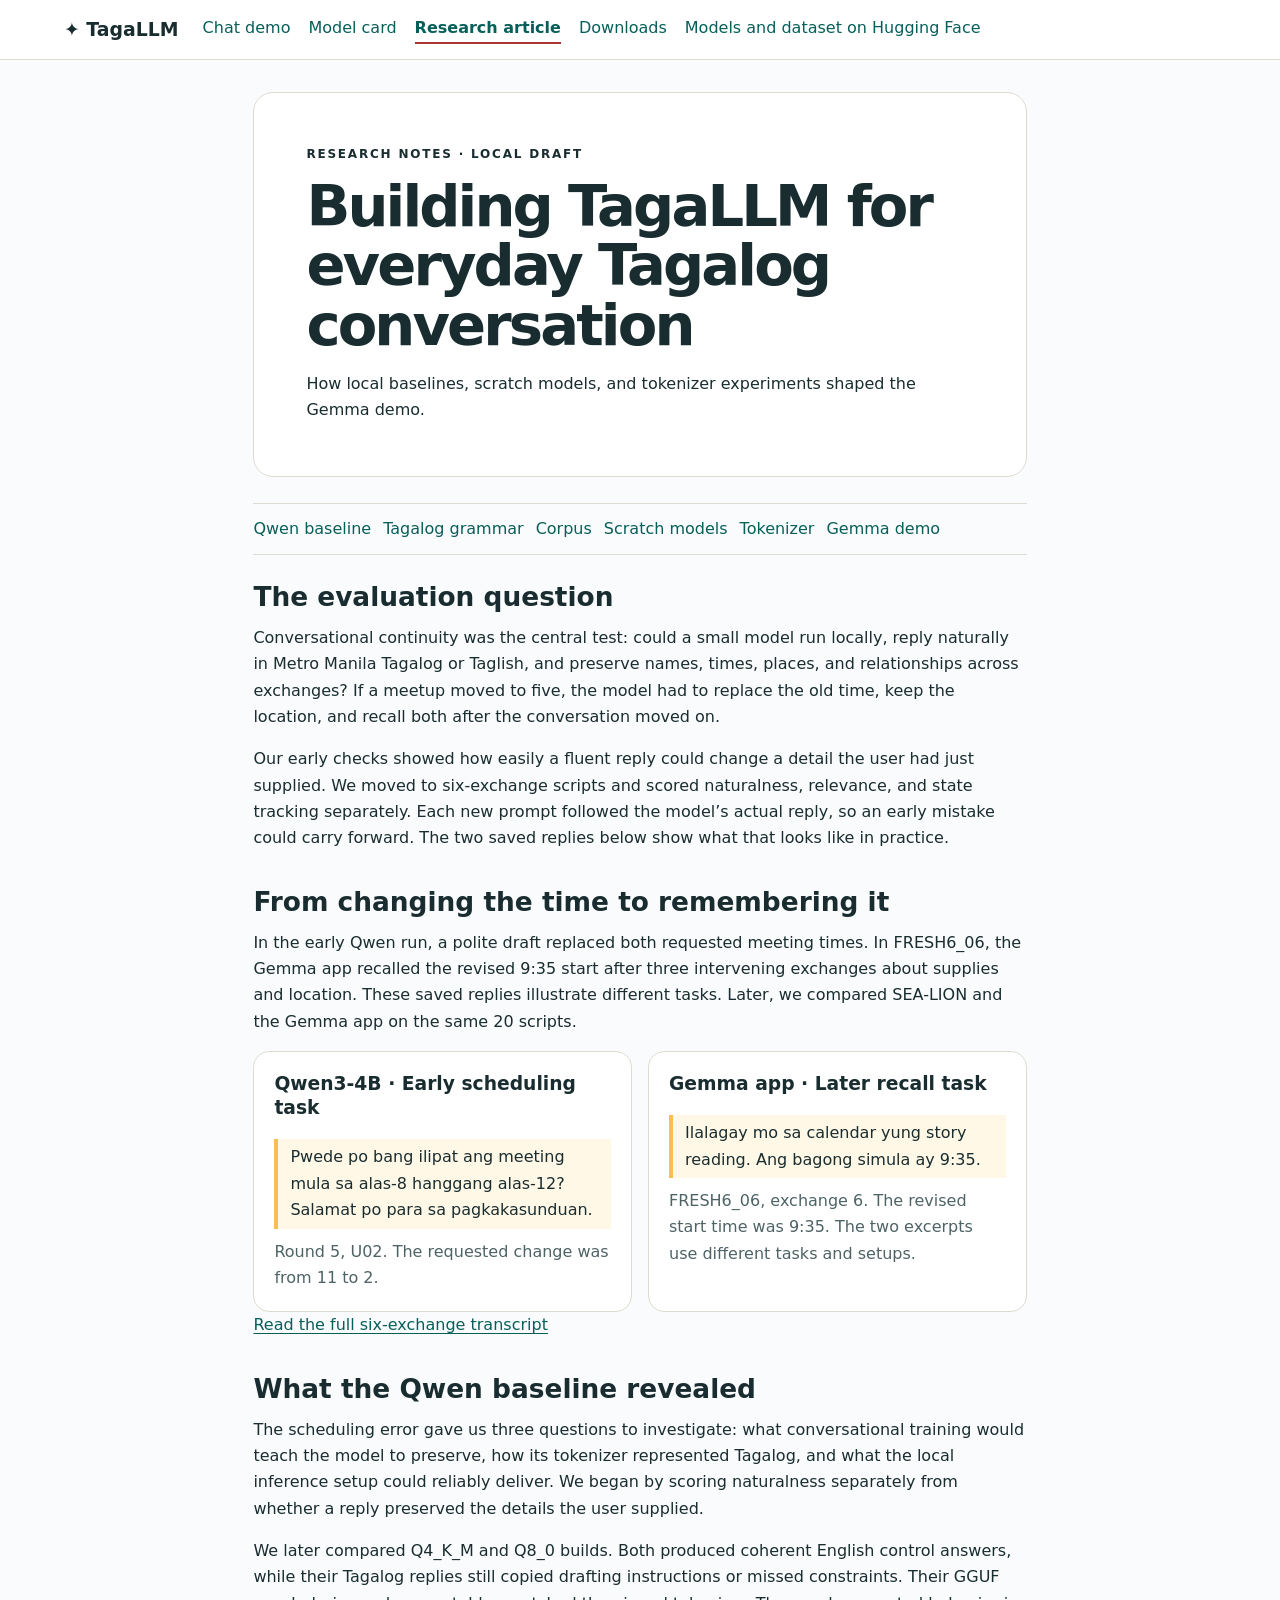
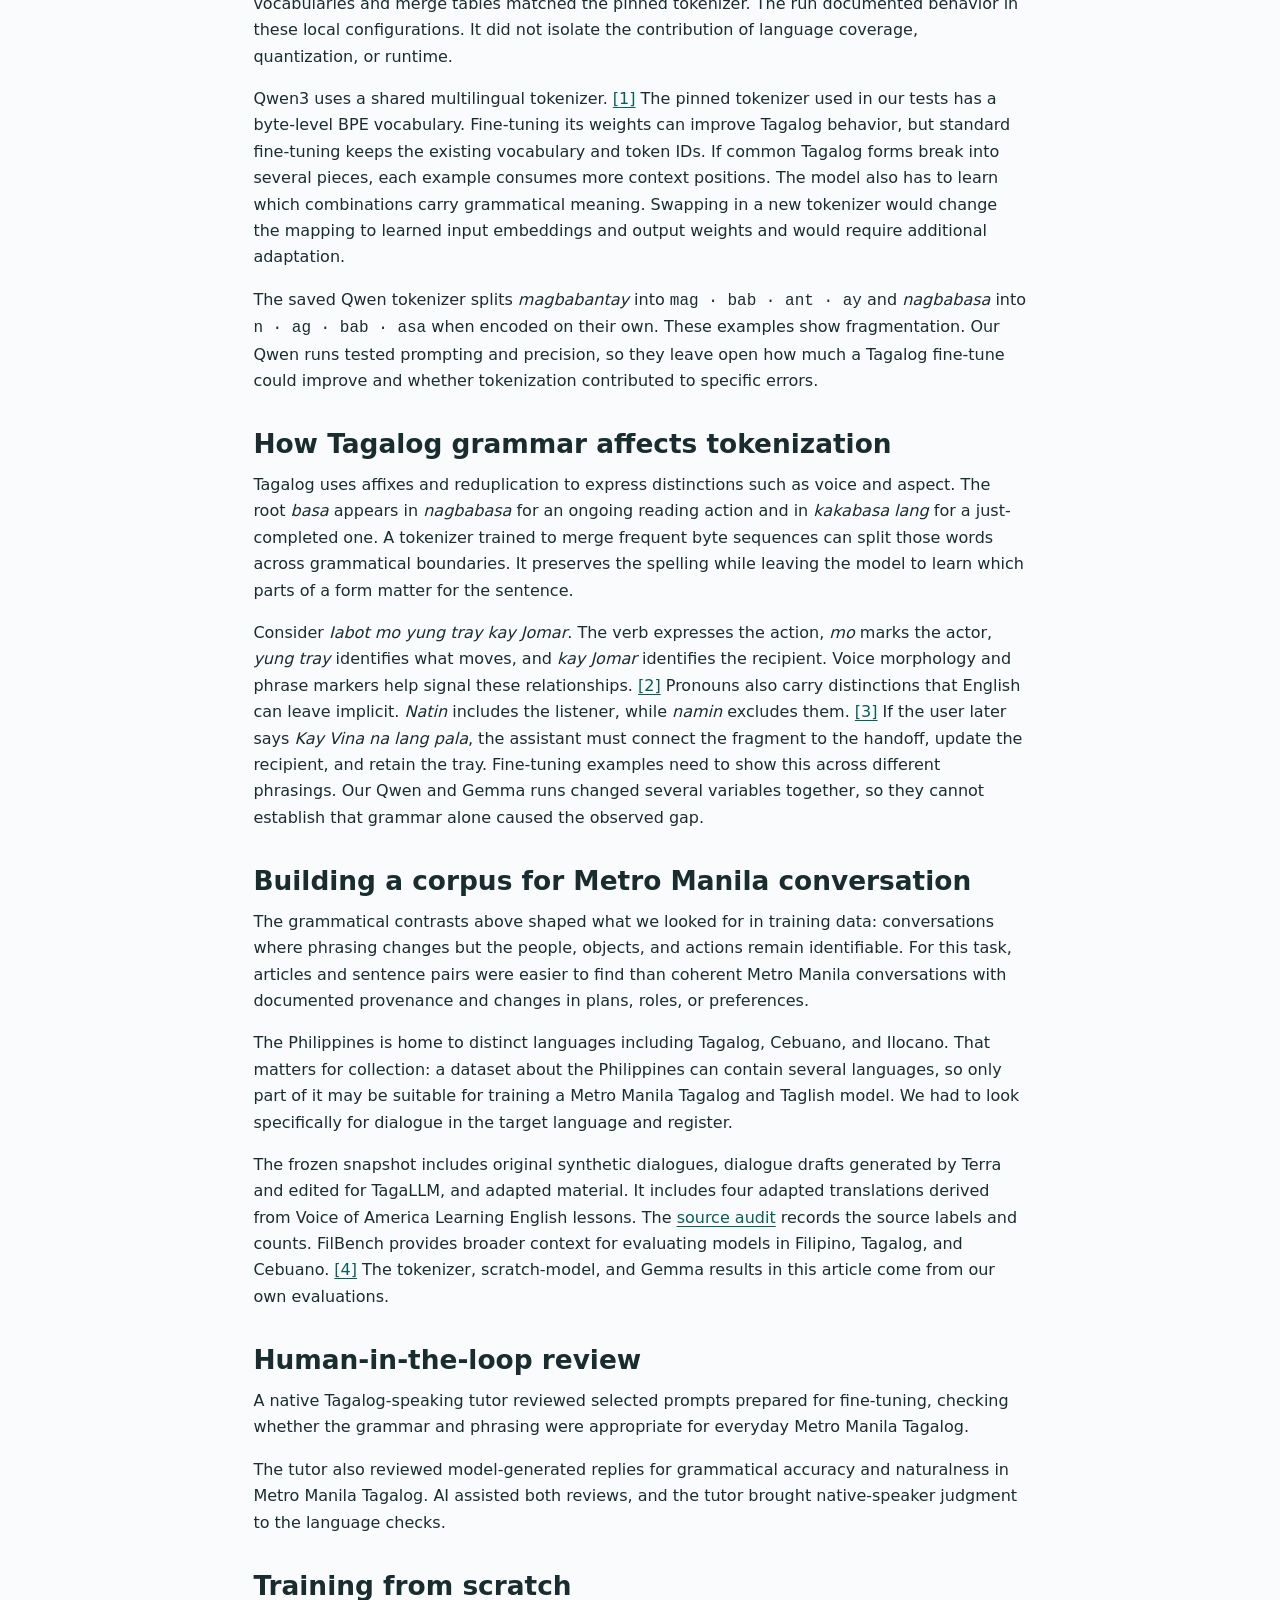
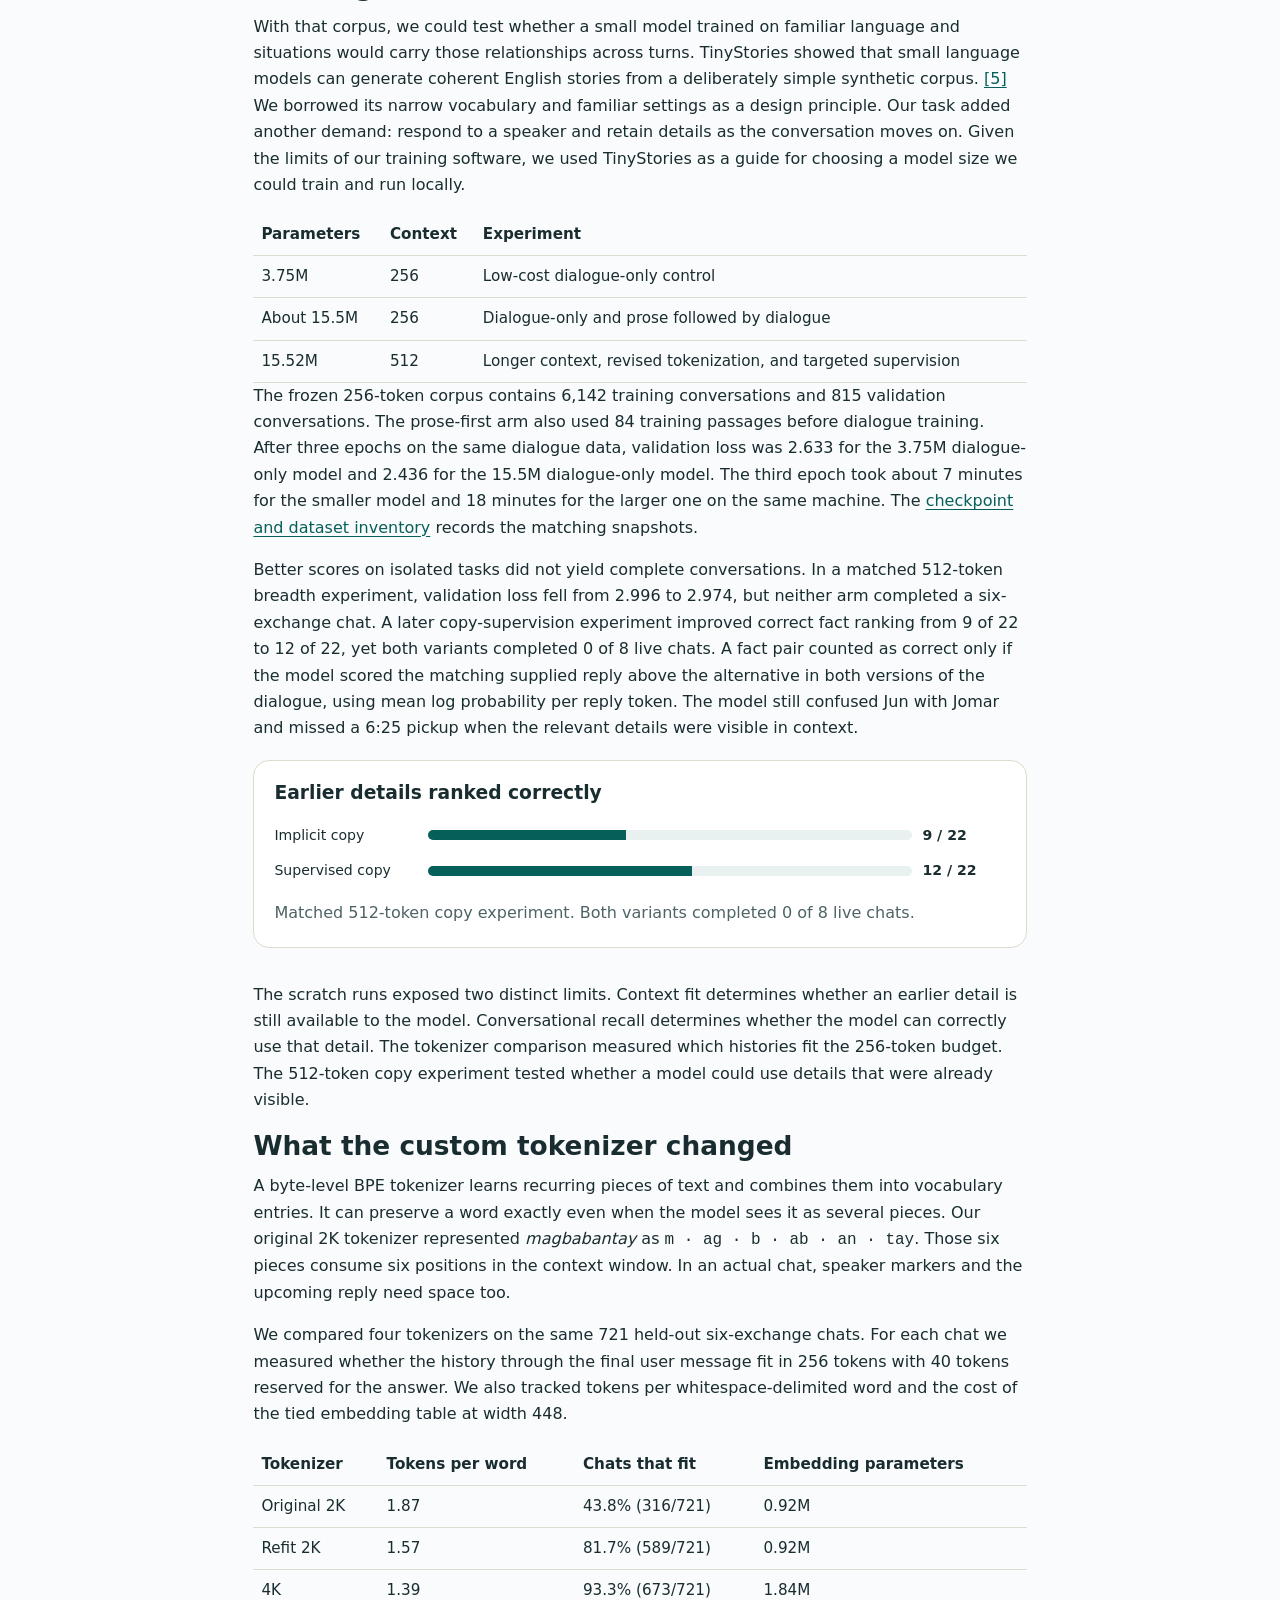
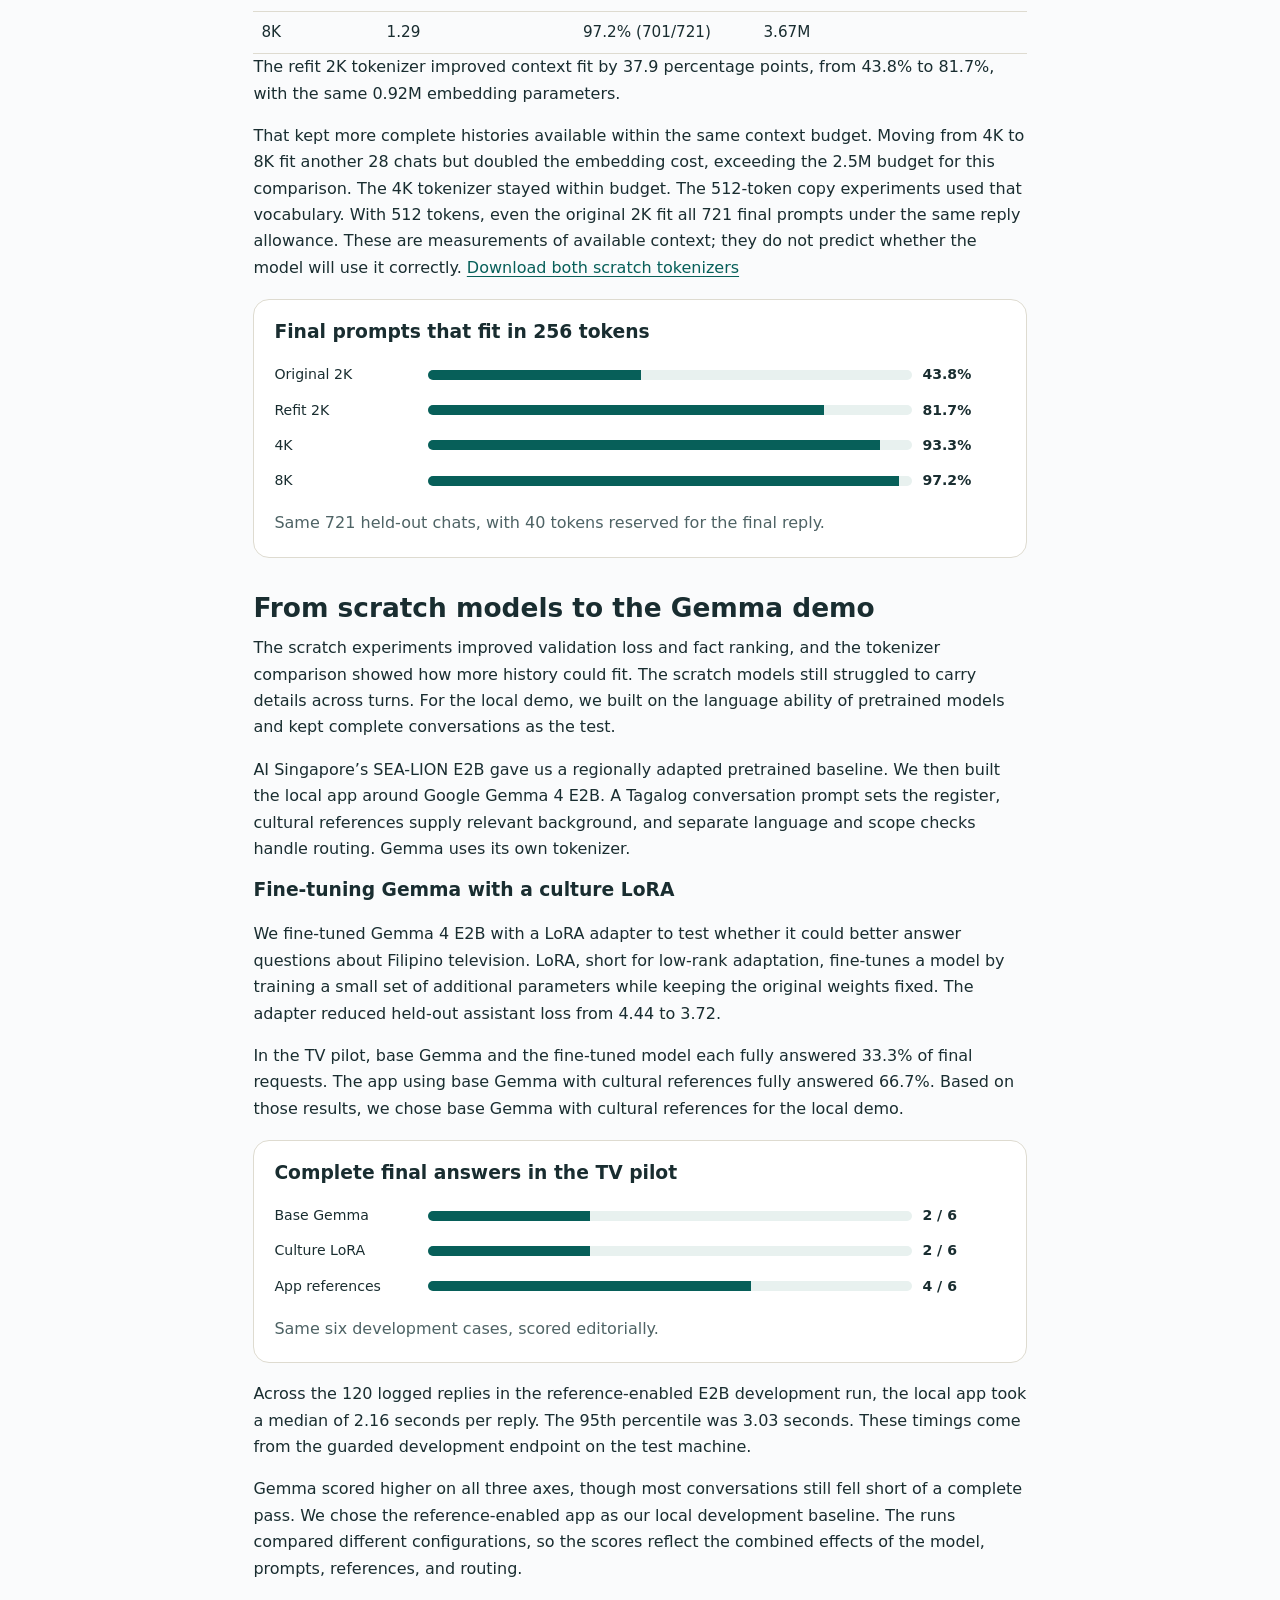
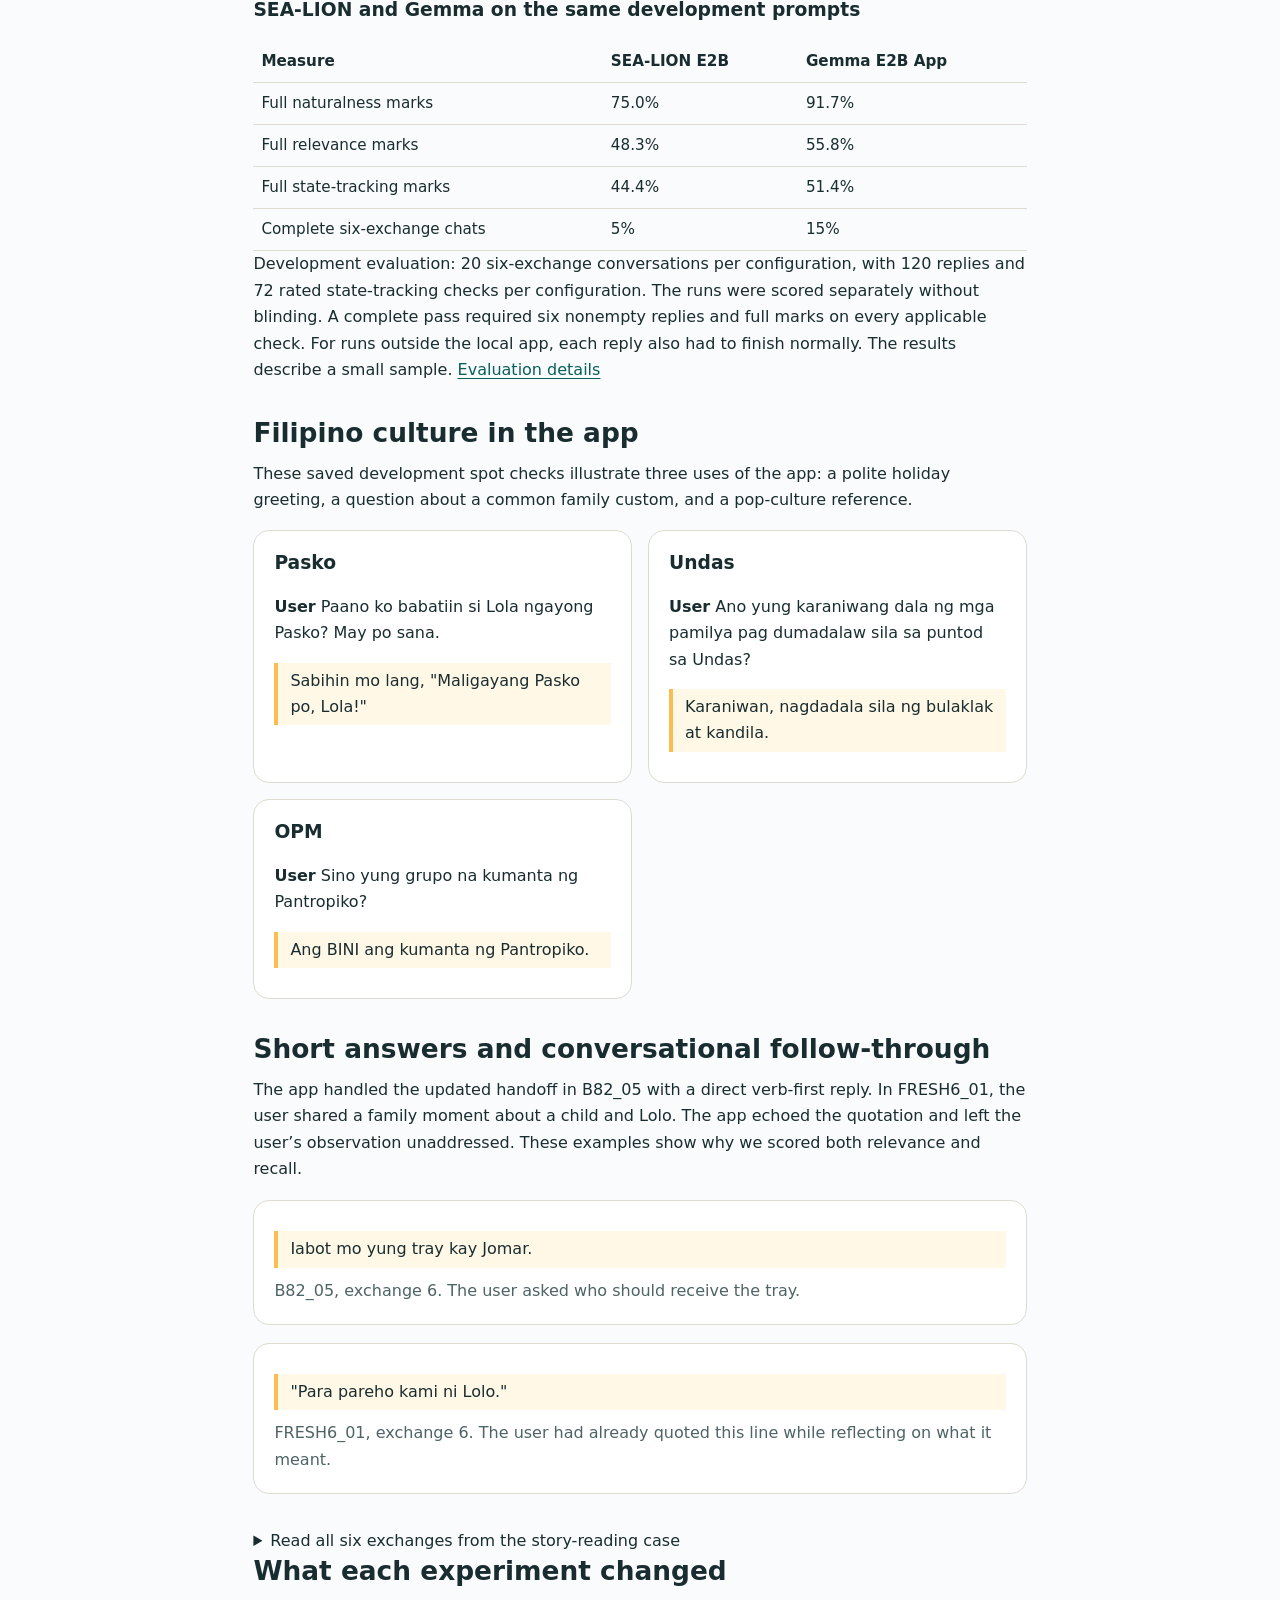
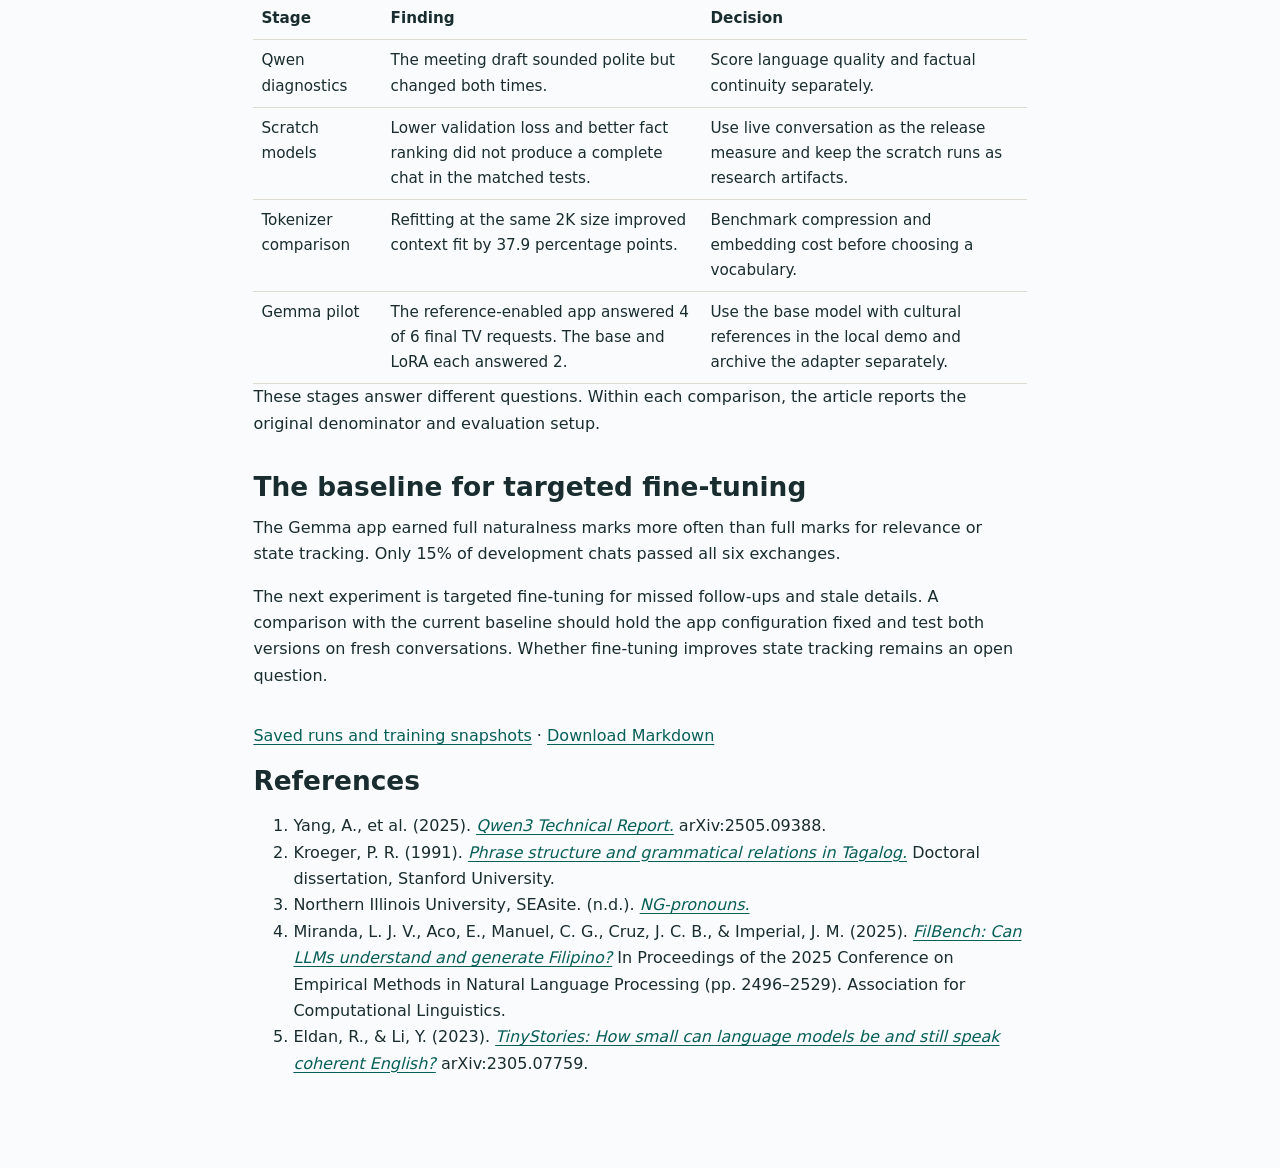
==== commit 4076133a: "Show development evaluation results as percentages" ====
--- a/article.html
+++ b/article.html
@@ -18,6 +18,6 @@
 <section id="gemma"><h2>From scratch models to the Gemma demo</h2><p>The scratch experiments improved validation loss and fact ranking, and the tokenizer comparison showed how more history could fit. The scratch models still struggled to carry details across turns. For the local demo, we built on the language ability of pretrained models and kept complete conversations as the test.</p><p>AI Singapore’s SEA-LION E2B gave us a regionally adapted pretrained baseline. We then built the local app around Google Gemma 4 E2B. A Tagalog conversation prompt sets the register, cultural references supply relevant background, and separate language and scope checks handle routing. Gemma uses its own tokenizer.</p>
 <h3 id="culture-lora">Fine-tuning Gemma with a culture LoRA</h3><p>We fine-tuned Gemma 4 E2B with a LoRA adapter to test whether it could better answer questions about Filipino television. LoRA, short for low-rank adaptation, fine-tunes a model by training a small set of additional parameters while keeping the original weights fixed. The adapter reduced held-out assistant loss from 4.44 to 3.72.</p><p>In the TV pilot, base Gemma and the fine-tuned model each fully answered 33.3% of final requests. The app using base Gemma with cultural references fully answered 66.7%. Based on those results, we chose base Gemma with cultural references for the local demo.</p>
 <figure class="research-chart"><h3>Complete final answers in the TV pilot</h3><div class="chart"><div><span>Base Gemma</span><meter max="6" value="2" aria-label="Base Gemma, 2 of 6"></meter><b>2 / 6</b></div><div><span>Culture LoRA</span><meter max="6" value="2" aria-label="Culture LoRA, 2 of 6"></meter><b>2 / 6</b></div><div><span>App references</span><meter max="6" value="4" aria-label="App references, 4 of 6"></meter><b>4 / 6</b></div></div><figcaption>Same six development cases, scored editorially.</figcaption></figure>
-<p>Across the 120 logged replies in the reference-enabled E2B development run, the local app took a median of 2.16 seconds per reply. The 95th percentile was 3.03 seconds. These timings come from the guarded development endpoint on the test machine.</p><p>Gemma scored higher on all three axes, though most conversations still fell short of a complete pass. We chose the reference-enabled app as our local development baseline. The runs compared different configurations, so the scores reflect the combined effects of the model, prompts, references, and routing.</p><h3 id="sea-lion-comparison">SEA-LION and Gemma on the same development prompts</h3><div class="scroll"><table><thead><tr><th>Measure</th><th>SEA-LION E2B</th><th>Gemma E2B App</th></tr></thead><tbody><tr><td>Full naturalness marks</td><td>75.0%</td><td>91.7%</td></tr><tr><td>Full relevance marks</td><td>48.3%</td><td>55.8%</td></tr><tr><td>Full state-tracking marks</td><td>44.4%</td><td>51.4%</td></tr><tr><td>Complete six-exchange chats</td><td>5%</td><td>15%</td></tr></tbody></table></div><p>Development evaluation: 20 six-exchange conversations per configuration, with 120 replies and 72 rated state-tracking checks per configuration. The runs were scored separately without blinding. A complete pass required six nonempty replies and full marks on every applicable check. For runs outside the local app, each reply also had to finish normally. The results describe a small sample. <a href="evidence.html#sea-lion-gemma-counts">Original counts</a></p></section>
-<section id="culture-examples"><h2>Filipino culture in the app</h2><p>These saved development spot checks illustrate three uses of the app: a polite holiday greeting, a question about a common family custom, and a pop-culture reference.</p><div class="comparison"><figure lang="tl"><h3>Pasko</h3><p><strong>User</strong> Paano ko babatiin si Lola ngayong Pasko? May po sana.</p><blockquote>Sabihin mo lang, &quot;Maligayang Pasko po, Lola!&quot;</blockquote></figure><figure lang="tl"><h3>Undas</h3><p><strong>User</strong> Ano yung karaniwang dala ng mga pamilya pag dumadalaw sila sa puntod sa Undas?</p><blockquote>Karaniwan, nagdadala sila ng bulaklak at kandila.</blockquote></figure><figure lang="tl"><h3>OPM</h3><p><strong>User</strong> Sino yung grupo na kumanta ng Pantropiko?</p><blockquote>Ang BINI ang kumanta ng Pantropiko.</blockquote></figure></div></section><section id="follow-through"><h2>Short answers and conversational follow-through</h2><p>The app handled the updated handoff in B82_05 with a direct verb-first reply. In FRESH6_01, the user shared a family moment about a child and Lolo. The app echoed the quotation and left the user’s observation unaddressed. These examples show why we scored both relevance and recall.</p><figure><blockquote lang="tl">Iabot mo yung tray kay Jomar.</blockquote><figcaption>B82_05, exchange 6. The user asked who should receive the tray.</figcaption></figure><figure><blockquote lang="tl">&quot;Para pareho kami ni Lolo.&quot;</blockquote><figcaption>FRESH6_01, exchange 6. The user had already quoted this line while reflecting on what it meant.</figcaption></figure></section><details id="story-reading-transcript"><summary>Read all six exchanges from the story-reading case</summary><p>Saved development case FRESH6_06. This was one of the three conversations that passed the full editorial rubric in the 20-case run.</p><ol><li lang="tl"><p><strong>User</strong> May story reading sa covered court nang 9:10. May puppet show rin sa kaparehong lugar nang 10:20.</p><p><strong>TagaLLM</strong> Okay, may story reading sa covered court ng 9:10 at puppet show sa 10:20.</p></li><li lang="tl"><p><strong>User</strong> Nag-post yung organizer na 9:35 na raw yung story reading dahil may inaayos pa sa mic. Tuloy pa rin yung puppet show sa dating oras.</p><p><strong>TagaLLM</strong> So, nag-post yung organizer na 9:35 na lang yung story reading dahil inaayos pa sa mic, pero yung puppet show, same pa rin sa 10:20.</p></li><li lang="tl"><p><strong>User</strong> Ako magdadala ng banig para sa mga bata. Si Ate ang magdadala ng tubig.</p><p><strong>TagaLLM</strong> Ikaw magdadala ng banig, Ate ang magdadala ng tubig.</p></li><li lang="tl"><p><strong>User</strong> Tinupi ko na yung banig. Nilagay ni Ate yung mga bote sa hiwalay na bag.</p><p><strong>TagaLLM</strong> Tinupi mo na yung banig, at inilagay ni Ate yung mga bote sa hiwalay na bag.</p></li><li lang="tl"><p><strong>User</strong> May nagtanong sa group chat kung nagbago rin yung lugar. Sabi ko covered court pa rin.</p><p><strong>TagaLLM</strong> Sabi mo covered court pa rin.</p></li><li lang="tl"><p><strong>User</strong> Ilalagay ko na sa calendar yung story reading. Anong oras nga yung bagong simula?</p><p><strong>TagaLLM</strong> Ilalagay mo sa calendar yung story reading. Ang bagong simula ay 9:35.</p></li></ol></details><section id="decisions"><h2>What each experiment changed</h2><div class="scroll"><table><thead><tr><th>Stage</th><th>Finding</th><th>Decision</th></tr></thead><tbody><tr><td>Qwen diagnostics</td><td>The meeting draft sounded polite but changed both times.</td><td>Score language quality and factual continuity separately.</td></tr><tr><td>Scratch models</td><td>Lower validation loss and better fact ranking did not produce a complete chat in the matched tests.</td><td>Use live conversation as the release measure and keep the scratch runs as research artifacts.</td></tr><tr><td>Tokenizer comparison</td><td>Refitting at the same 2K size improved context fit by 37.9 percentage points.</td><td>Benchmark compression and embedding cost before choosing a vocabulary.</td></tr><tr><td>Gemma pilot</td><td>The reference-enabled app answered 4 of 6 final TV requests. The base and LoRA each answered 2.</td><td>Use the base model with cultural references in the local demo and archive the adapter separately.</td></tr></tbody></table></div><p>These stages answer different questions. Within each comparison, the article reports the original denominator and evaluation setup.</p></section><section id="next-phase"><h2>The baseline for targeted fine-tuning</h2><p>The Gemma app earned full naturalness marks more often than full marks for relevance or state tracking. Only three of the 20 development chats passed all six exchanges.</p><p>The next experiment is targeted fine-tuning for missed follow-ups and stale details. A comparison with the current baseline should hold the app configuration fixed and test both versions on fresh conversations. Whether fine-tuning improves state tracking remains an open question.</p></section><p><a href="evidence.html">Saved runs and training snapshots</a> · <a href="docs/article.md" download>Download Markdown</a></p><section id="references"><h2>References</h2><ol><li id="ref-1">Yang, A., et al. (2025). <a href="https://arxiv.org/abs/2505.09388"><cite>Qwen3 Technical Report.</cite></a> arXiv:2505.09388.</li><li id="ref-2">Kroeger, P. R. (1991). <a href="https://www.diu.edu/wp-content/uploads/paul_kroeger/PK-thesis-revised-all-chapters-readonly.pdf"><cite>Phrase structure and grammatical relations in Tagalog.</cite></a> Doctoral dissertation, Stanford University.</li><li id="ref-3">Northern Illinois University, SEAsite. (n.d.). <a href="https://seasite.niu.edu/trans/tagalog/Grammar%201/Pronouns/NGpron.htm"><cite>NG-pronouns.</cite></a></li><li id="ref-4">Miranda, L. J. V., Aco, E., Manuel, C. G., Cruz, J. C. B., &amp; Imperial, J. M. (2025). <a href="https://aclanthology.org/2025.emnlp-main.127/"><cite>FilBench: Can LLMs understand and generate Filipino?</cite></a> In Proceedings of the 2025 Conference on Empirical Methods in Natural Language Processing (pp. 2496–2529). Association for Computational Linguistics.</li><li id="ref-5">Eldan, R., &amp; Li, Y. (2023). <a href="https://arxiv.org/abs/2305.07759"><cite>TinyStories: How small can language models be and still speak coherent English?</cite></a> arXiv:2305.07759.</li></ol></section></main></body></html>
+<p>Across the 120 logged replies in the reference-enabled E2B development run, the local app took a median of 2.16 seconds per reply. The 95th percentile was 3.03 seconds. These timings come from the guarded development endpoint on the test machine.</p><p>Gemma scored higher on all three axes, though most conversations still fell short of a complete pass. We chose the reference-enabled app as our local development baseline. The runs compared different configurations, so the scores reflect the combined effects of the model, prompts, references, and routing.</p><h3 id="sea-lion-comparison">SEA-LION and Gemma on the same development prompts</h3><div class="scroll"><table><thead><tr><th>Measure</th><th>SEA-LION E2B</th><th>Gemma E2B App</th></tr></thead><tbody><tr><td>Full naturalness marks</td><td>75.0%</td><td>91.7%</td></tr><tr><td>Full relevance marks</td><td>48.3%</td><td>55.8%</td></tr><tr><td>Full state-tracking marks</td><td>44.4%</td><td>51.4%</td></tr><tr><td>Complete six-exchange chats</td><td>5%</td><td>15%</td></tr></tbody></table></div><p>Development evaluation: 20 six-exchange conversations per configuration, with 120 replies and 72 rated state-tracking checks per configuration. The runs were scored separately without blinding. A complete pass required six nonempty replies and full marks on every applicable check. For runs outside the local app, each reply also had to finish normally. The results describe a small sample. <a href="evidence.html#sea-lion-gemma-counts">Evaluation details</a></p></section>
+<section id="culture-examples"><h2>Filipino culture in the app</h2><p>These saved development spot checks illustrate three uses of the app: a polite holiday greeting, a question about a common family custom, and a pop-culture reference.</p><div class="comparison"><figure lang="tl"><h3>Pasko</h3><p><strong>User</strong> Paano ko babatiin si Lola ngayong Pasko? May po sana.</p><blockquote>Sabihin mo lang, &quot;Maligayang Pasko po, Lola!&quot;</blockquote></figure><figure lang="tl"><h3>Undas</h3><p><strong>User</strong> Ano yung karaniwang dala ng mga pamilya pag dumadalaw sila sa puntod sa Undas?</p><blockquote>Karaniwan, nagdadala sila ng bulaklak at kandila.</blockquote></figure><figure lang="tl"><h3>OPM</h3><p><strong>User</strong> Sino yung grupo na kumanta ng Pantropiko?</p><blockquote>Ang BINI ang kumanta ng Pantropiko.</blockquote></figure></div></section><section id="follow-through"><h2>Short answers and conversational follow-through</h2><p>The app handled the updated handoff in B82_05 with a direct verb-first reply. In FRESH6_01, the user shared a family moment about a child and Lolo. The app echoed the quotation and left the user’s observation unaddressed. These examples show why we scored both relevance and recall.</p><figure><blockquote lang="tl">Iabot mo yung tray kay Jomar.</blockquote><figcaption>B82_05, exchange 6. The user asked who should receive the tray.</figcaption></figure><figure><blockquote lang="tl">&quot;Para pareho kami ni Lolo.&quot;</blockquote><figcaption>FRESH6_01, exchange 6. The user had already quoted this line while reflecting on what it meant.</figcaption></figure></section><details id="story-reading-transcript"><summary>Read all six exchanges from the story-reading case</summary><p>Saved development case FRESH6_06. This conversation passed the full editorial rubric.</p><ol><li lang="tl"><p><strong>User</strong> May story reading sa covered court nang 9:10. May puppet show rin sa kaparehong lugar nang 10:20.</p><p><strong>TagaLLM</strong> Okay, may story reading sa covered court ng 9:10 at puppet show sa 10:20.</p></li><li lang="tl"><p><strong>User</strong> Nag-post yung organizer na 9:35 na raw yung story reading dahil may inaayos pa sa mic. Tuloy pa rin yung puppet show sa dating oras.</p><p><strong>TagaLLM</strong> So, nag-post yung organizer na 9:35 na lang yung story reading dahil inaayos pa sa mic, pero yung puppet show, same pa rin sa 10:20.</p></li><li lang="tl"><p><strong>User</strong> Ako magdadala ng banig para sa mga bata. Si Ate ang magdadala ng tubig.</p><p><strong>TagaLLM</strong> Ikaw magdadala ng banig, Ate ang magdadala ng tubig.</p></li><li lang="tl"><p><strong>User</strong> Tinupi ko na yung banig. Nilagay ni Ate yung mga bote sa hiwalay na bag.</p><p><strong>TagaLLM</strong> Tinupi mo na yung banig, at inilagay ni Ate yung mga bote sa hiwalay na bag.</p></li><li lang="tl"><p><strong>User</strong> May nagtanong sa group chat kung nagbago rin yung lugar. Sabi ko covered court pa rin.</p><p><strong>TagaLLM</strong> Sabi mo covered court pa rin.</p></li><li lang="tl"><p><strong>User</strong> Ilalagay ko na sa calendar yung story reading. Anong oras nga yung bagong simula?</p><p><strong>TagaLLM</strong> Ilalagay mo sa calendar yung story reading. Ang bagong simula ay 9:35.</p></li></ol></details><section id="decisions"><h2>What each experiment changed</h2><div class="scroll"><table><thead><tr><th>Stage</th><th>Finding</th><th>Decision</th></tr></thead><tbody><tr><td>Qwen diagnostics</td><td>The meeting draft sounded polite but changed both times.</td><td>Score language quality and factual continuity separately.</td></tr><tr><td>Scratch models</td><td>Lower validation loss and better fact ranking did not produce a complete chat in the matched tests.</td><td>Use live conversation as the release measure and keep the scratch runs as research artifacts.</td></tr><tr><td>Tokenizer comparison</td><td>Refitting at the same 2K size improved context fit by 37.9 percentage points.</td><td>Benchmark compression and embedding cost before choosing a vocabulary.</td></tr><tr><td>Gemma pilot</td><td>The reference-enabled app answered 4 of 6 final TV requests. The base and LoRA each answered 2.</td><td>Use the base model with cultural references in the local demo and archive the adapter separately.</td></tr></tbody></table></div><p>These stages answer different questions. Within each comparison, the article reports the original denominator and evaluation setup.</p></section><section id="next-phase"><h2>The baseline for targeted fine-tuning</h2><p>The Gemma app earned full naturalness marks more often than full marks for relevance or state tracking. Only 15% of development chats passed all six exchanges.</p><p>The next experiment is targeted fine-tuning for missed follow-ups and stale details. A comparison with the current baseline should hold the app configuration fixed and test both versions on fresh conversations. Whether fine-tuning improves state tracking remains an open question.</p></section><p><a href="evidence.html">Saved runs and training snapshots</a> · <a href="docs/article.md" download>Download Markdown</a></p><section id="references"><h2>References</h2><ol><li id="ref-1">Yang, A., et al. (2025). <a href="https://arxiv.org/abs/2505.09388"><cite>Qwen3 Technical Report.</cite></a> arXiv:2505.09388.</li><li id="ref-2">Kroeger, P. R. (1991). <a href="https://www.diu.edu/wp-content/uploads/paul_kroeger/PK-thesis-revised-all-chapters-readonly.pdf"><cite>Phrase structure and grammatical relations in Tagalog.</cite></a> Doctoral dissertation, Stanford University.</li><li id="ref-3">Northern Illinois University, SEAsite. (n.d.). <a href="https://seasite.niu.edu/trans/tagalog/Grammar%201/Pronouns/NGpron.htm"><cite>NG-pronouns.</cite></a></li><li id="ref-4">Miranda, L. J. V., Aco, E., Manuel, C. G., Cruz, J. C. B., &amp; Imperial, J. M. (2025). <a href="https://aclanthology.org/2025.emnlp-main.127/"><cite>FilBench: Can LLMs understand and generate Filipino?</cite></a> In Proceedings of the 2025 Conference on Empirical Methods in Natural Language Processing (pp. 2496–2529). Association for Computational Linguistics.</li><li id="ref-5">Eldan, R., &amp; Li, Y. (2023). <a href="https://arxiv.org/abs/2305.07759"><cite>TinyStories: How small can language models be and still speak coherent English?</cite></a> arXiv:2305.07759.</li></ol></section></main></body></html>
 
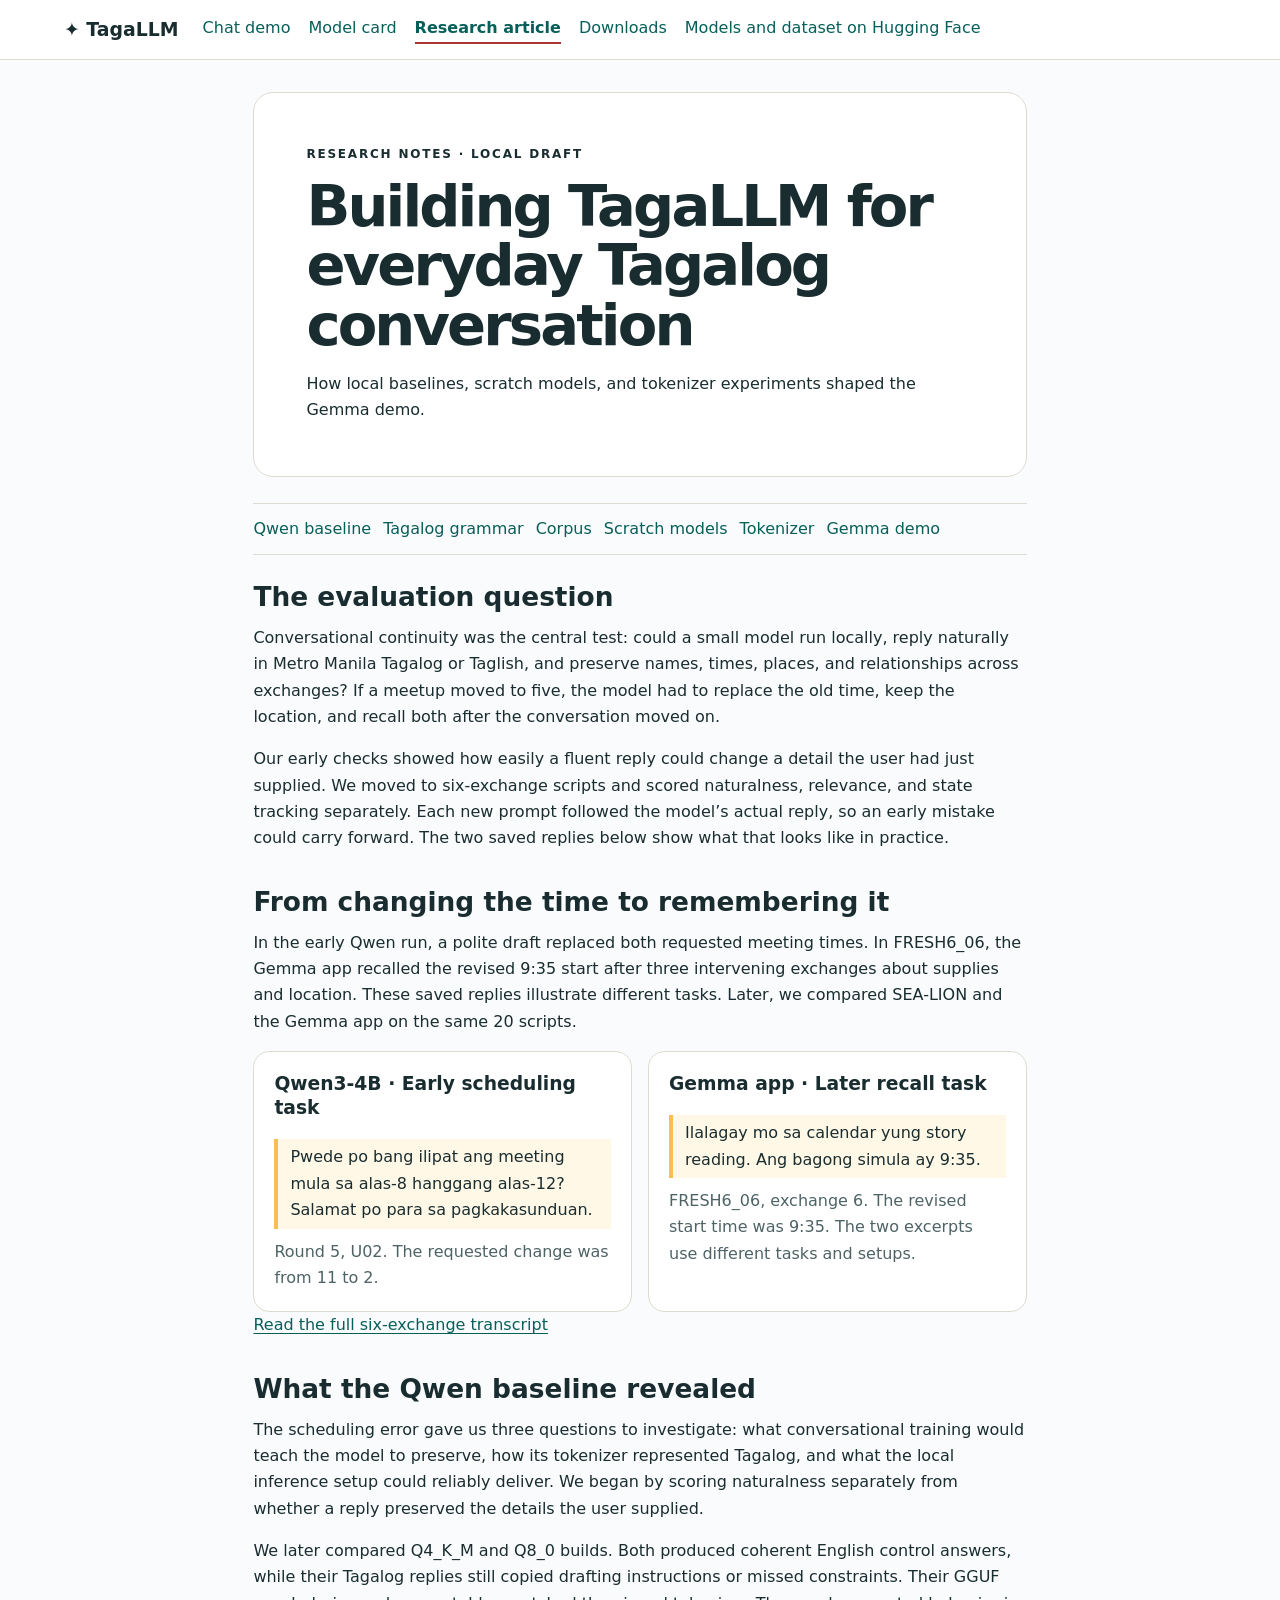
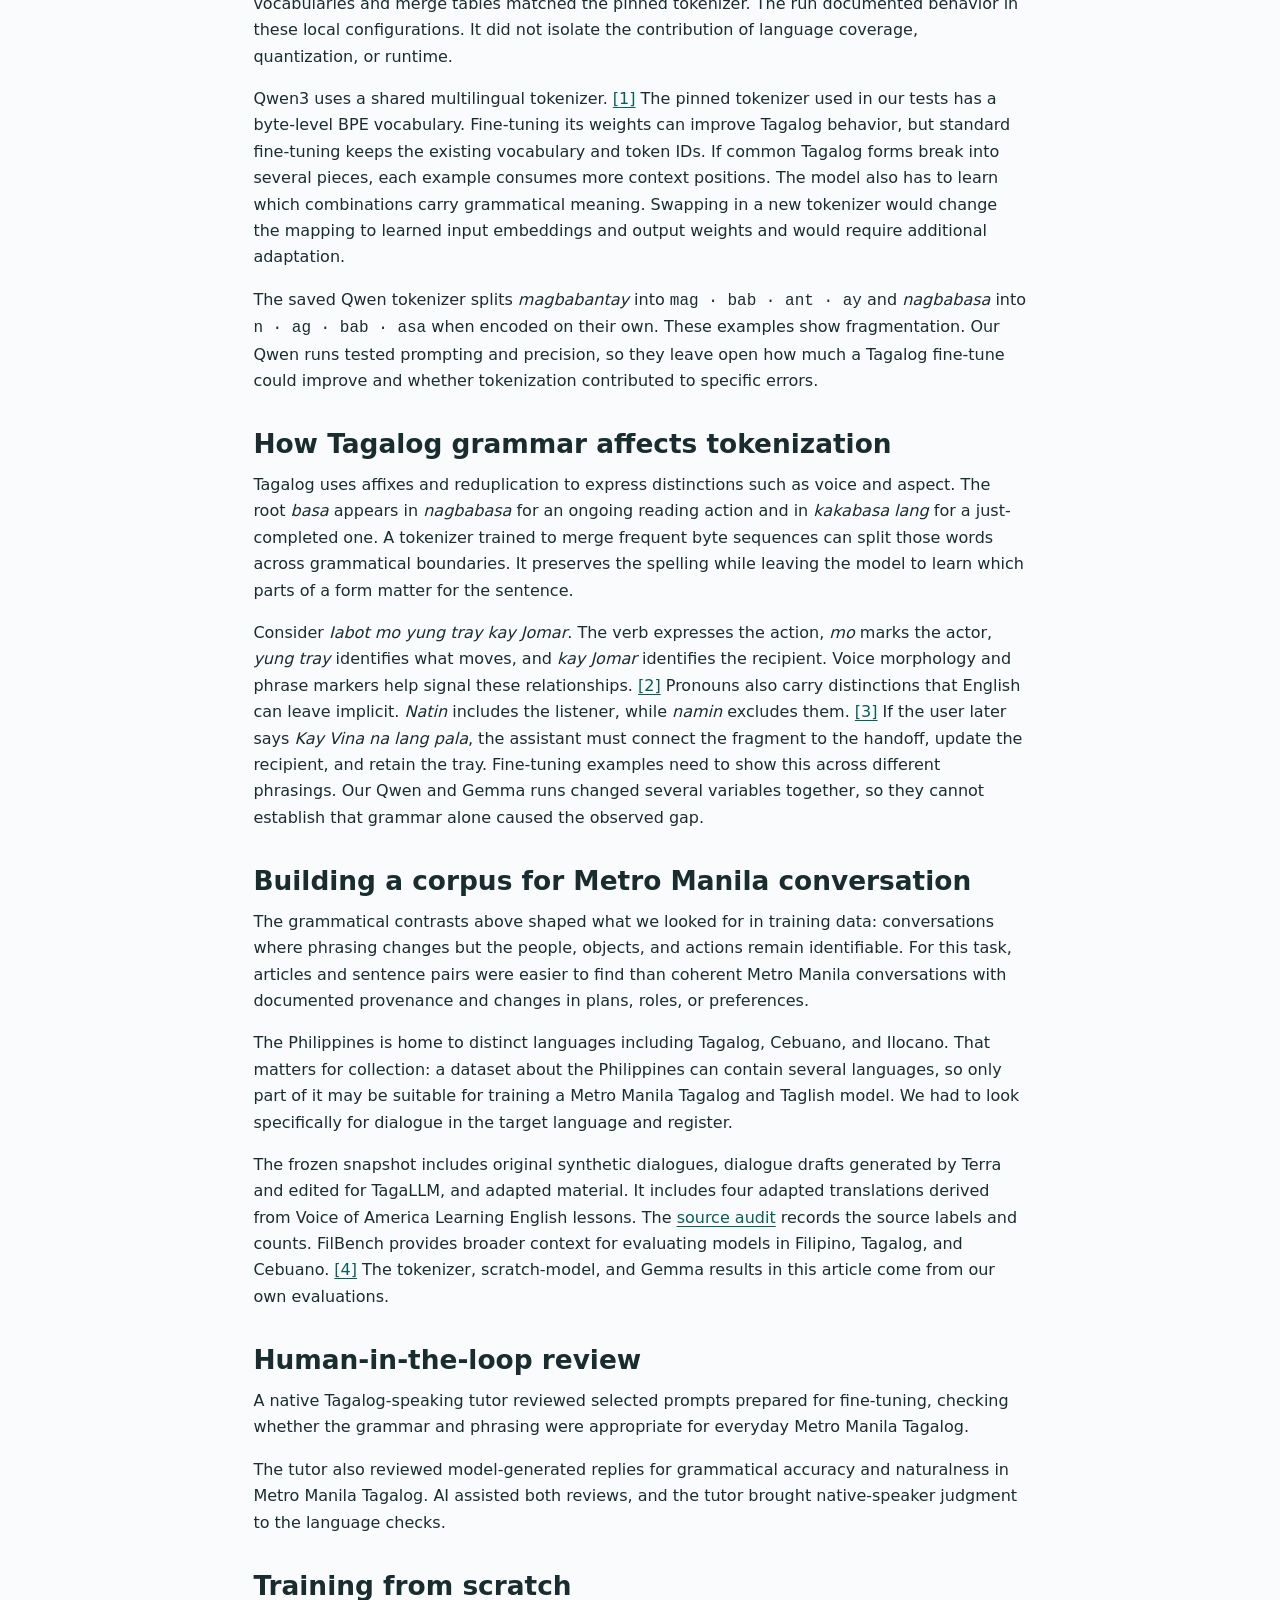
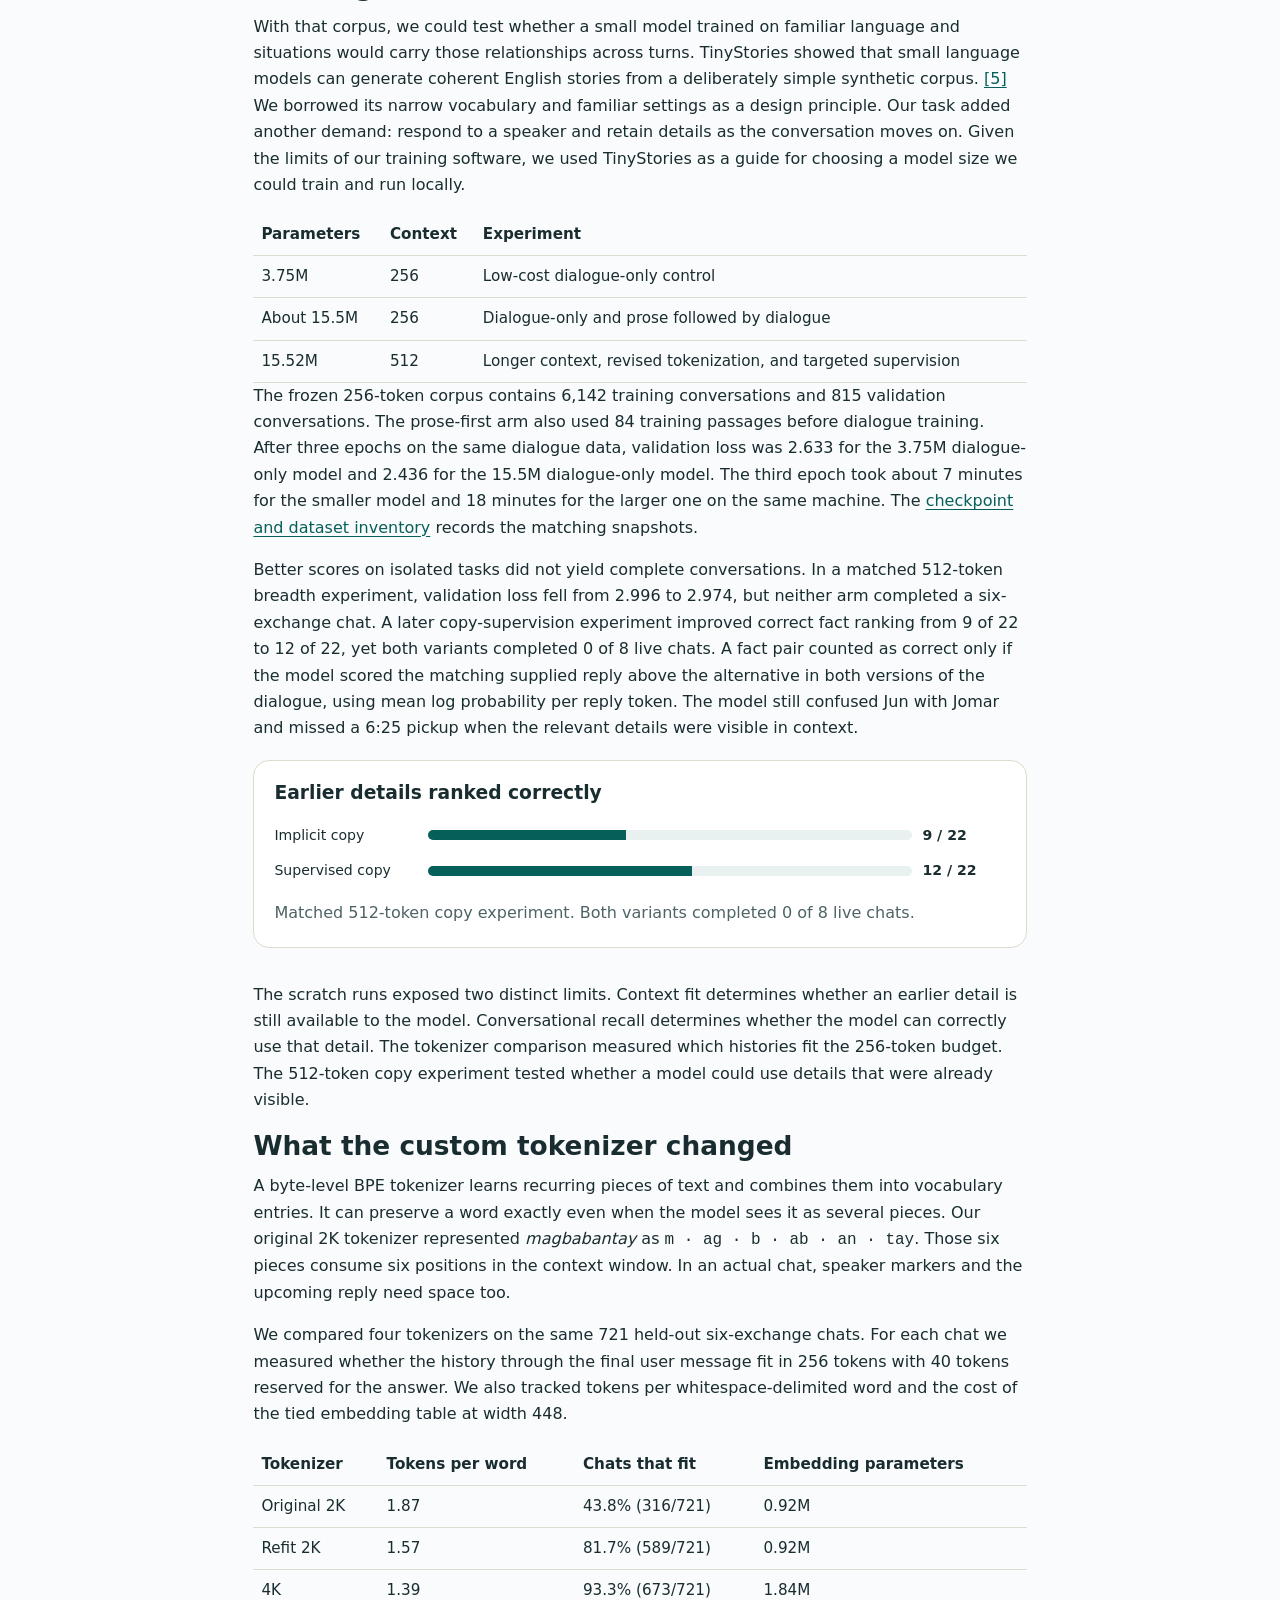
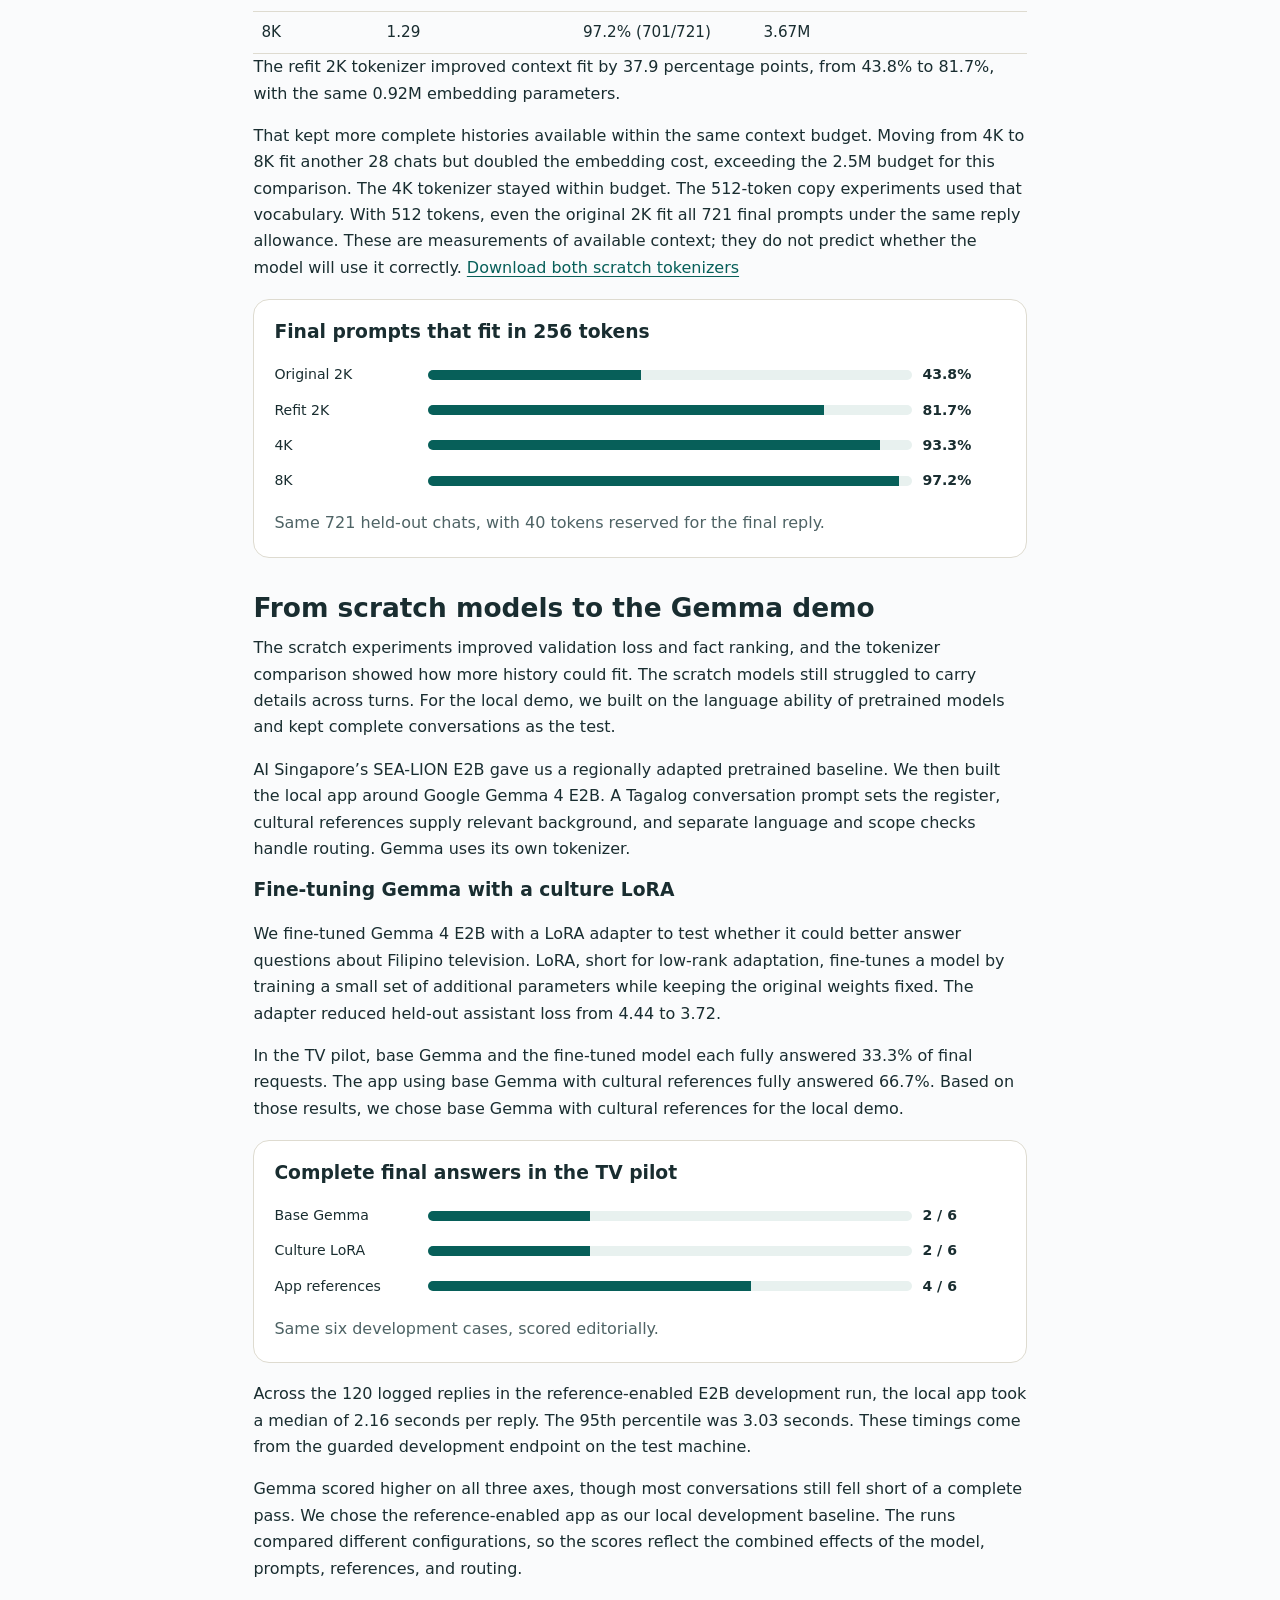
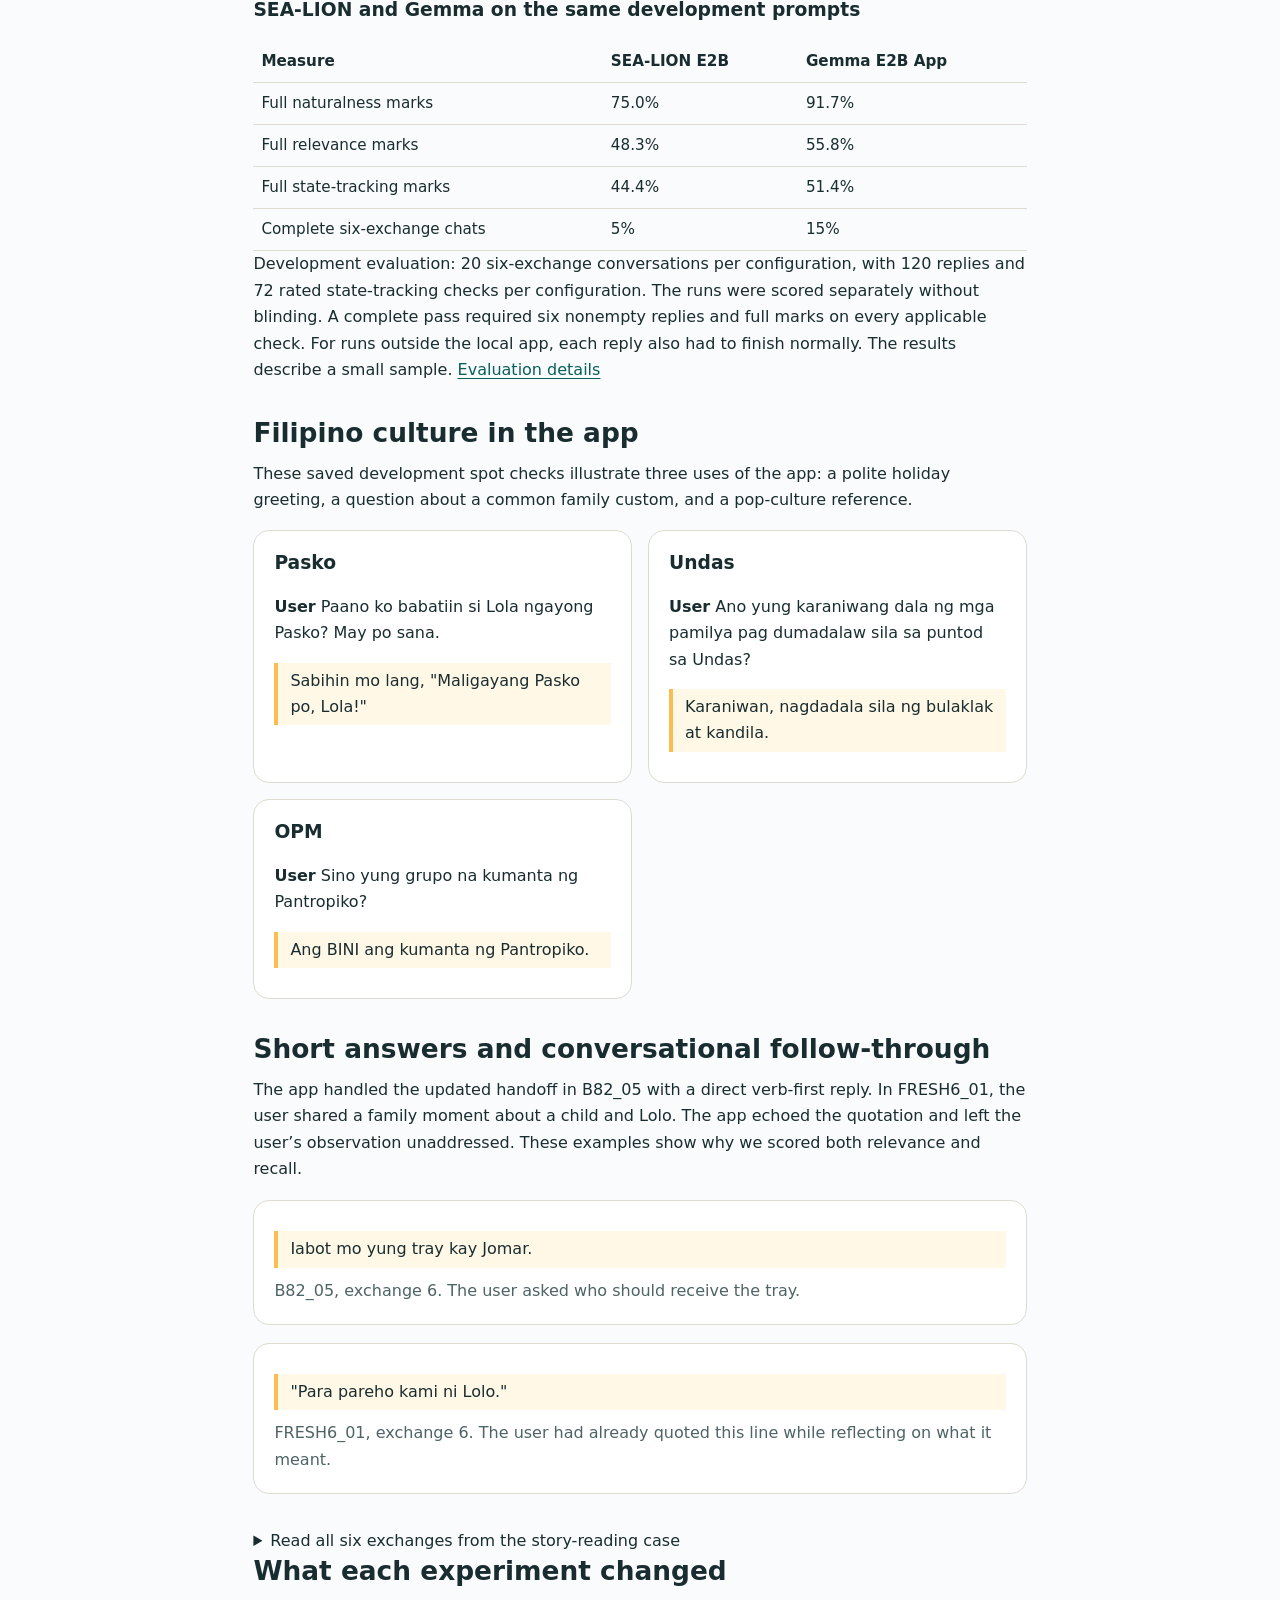
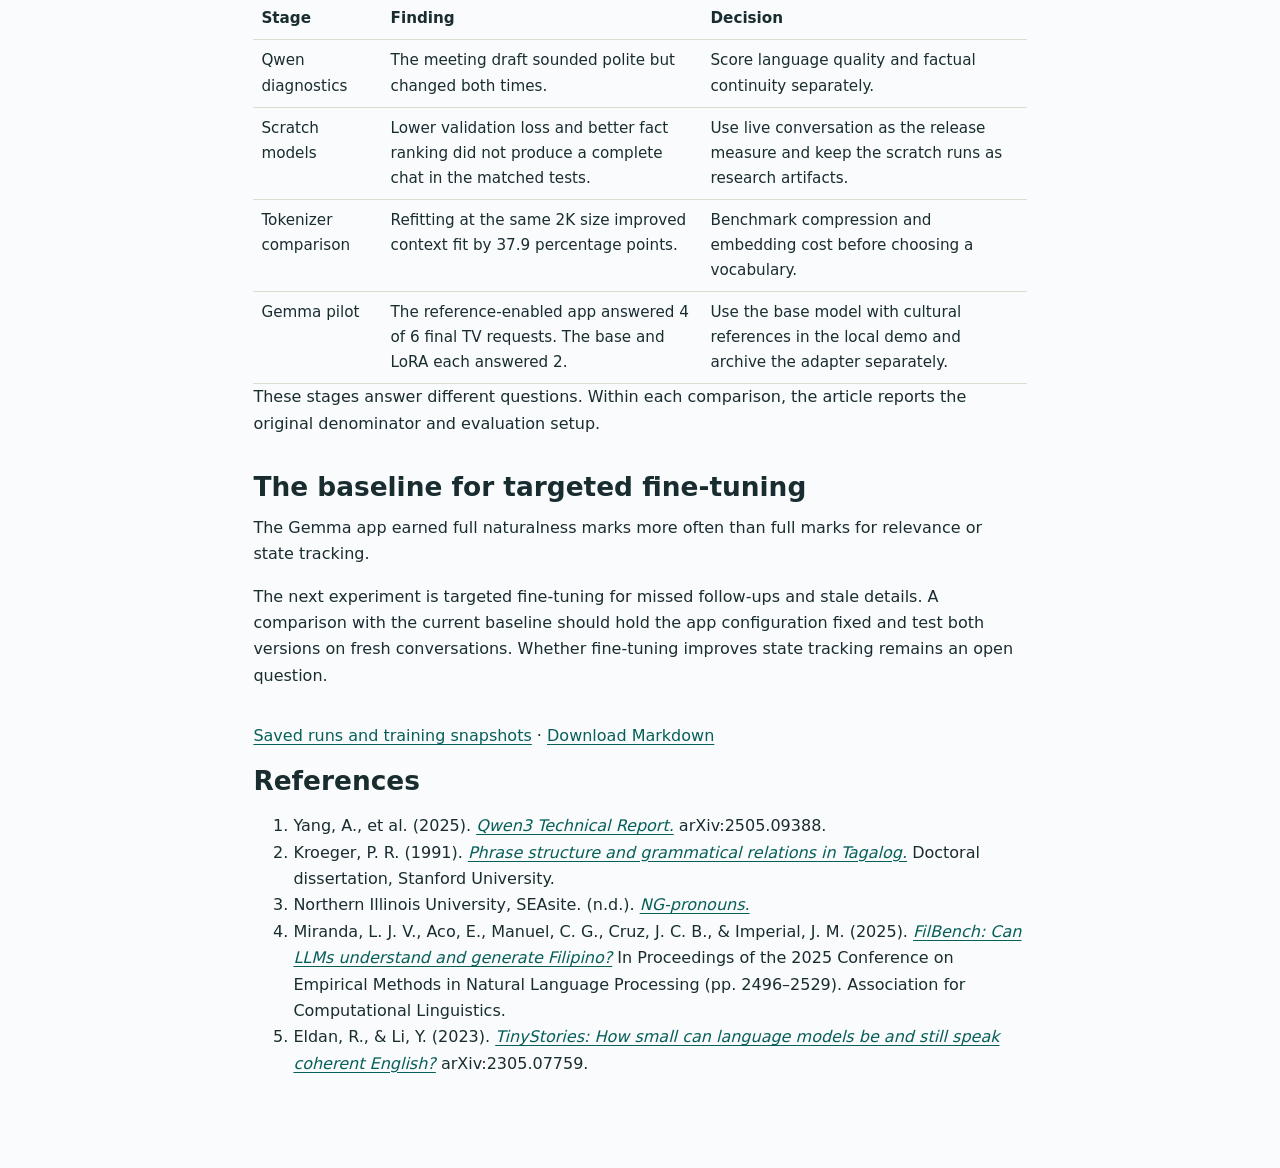
==== commit 3b7f156d: "Remove pass-rate recap from fine-tuning conclusion" ====
--- a/article.html
+++ b/article.html
@@ -19,5 +19,5 @@
 <h3 id="culture-lora">Fine-tuning Gemma with a culture LoRA</h3><p>We fine-tuned Gemma 4 E2B with a LoRA adapter to test whether it could better answer questions about Filipino television. LoRA, short for low-rank adaptation, fine-tunes a model by training a small set of additional parameters while keeping the original weights fixed. The adapter reduced held-out assistant loss from 4.44 to 3.72.</p><p>In the TV pilot, base Gemma and the fine-tuned model each fully answered 33.3% of final requests. The app using base Gemma with cultural references fully answered 66.7%. Based on those results, we chose base Gemma with cultural references for the local demo.</p>
 <figure class="research-chart"><h3>Complete final answers in the TV pilot</h3><div class="chart"><div><span>Base Gemma</span><meter max="6" value="2" aria-label="Base Gemma, 2 of 6"></meter><b>2 / 6</b></div><div><span>Culture LoRA</span><meter max="6" value="2" aria-label="Culture LoRA, 2 of 6"></meter><b>2 / 6</b></div><div><span>App references</span><meter max="6" value="4" aria-label="App references, 4 of 6"></meter><b>4 / 6</b></div></div><figcaption>Same six development cases, scored editorially.</figcaption></figure>
 <p>Across the 120 logged replies in the reference-enabled E2B development run, the local app took a median of 2.16 seconds per reply. The 95th percentile was 3.03 seconds. These timings come from the guarded development endpoint on the test machine.</p><p>Gemma scored higher on all three axes, though most conversations still fell short of a complete pass. We chose the reference-enabled app as our local development baseline. The runs compared different configurations, so the scores reflect the combined effects of the model, prompts, references, and routing.</p><h3 id="sea-lion-comparison">SEA-LION and Gemma on the same development prompts</h3><div class="scroll"><table><thead><tr><th>Measure</th><th>SEA-LION E2B</th><th>Gemma E2B App</th></tr></thead><tbody><tr><td>Full naturalness marks</td><td>75.0%</td><td>91.7%</td></tr><tr><td>Full relevance marks</td><td>48.3%</td><td>55.8%</td></tr><tr><td>Full state-tracking marks</td><td>44.4%</td><td>51.4%</td></tr><tr><td>Complete six-exchange chats</td><td>5%</td><td>15%</td></tr></tbody></table></div><p>Development evaluation: 20 six-exchange conversations per configuration, with 120 replies and 72 rated state-tracking checks per configuration. The runs were scored separately without blinding. A complete pass required six nonempty replies and full marks on every applicable check. For runs outside the local app, each reply also had to finish normally. The results describe a small sample. <a href="evidence.html#sea-lion-gemma-counts">Evaluation details</a></p></section>
-<section id="culture-examples"><h2>Filipino culture in the app</h2><p>These saved development spot checks illustrate three uses of the app: a polite holiday greeting, a question about a common family custom, and a pop-culture reference.</p><div class="comparison"><figure lang="tl"><h3>Pasko</h3><p><strong>User</strong> Paano ko babatiin si Lola ngayong Pasko? May po sana.</p><blockquote>Sabihin mo lang, &quot;Maligayang Pasko po, Lola!&quot;</blockquote></figure><figure lang="tl"><h3>Undas</h3><p><strong>User</strong> Ano yung karaniwang dala ng mga pamilya pag dumadalaw sila sa puntod sa Undas?</p><blockquote>Karaniwan, nagdadala sila ng bulaklak at kandila.</blockquote></figure><figure lang="tl"><h3>OPM</h3><p><strong>User</strong> Sino yung grupo na kumanta ng Pantropiko?</p><blockquote>Ang BINI ang kumanta ng Pantropiko.</blockquote></figure></div></section><section id="follow-through"><h2>Short answers and conversational follow-through</h2><p>The app handled the updated handoff in B82_05 with a direct verb-first reply. In FRESH6_01, the user shared a family moment about a child and Lolo. The app echoed the quotation and left the user’s observation unaddressed. These examples show why we scored both relevance and recall.</p><figure><blockquote lang="tl">Iabot mo yung tray kay Jomar.</blockquote><figcaption>B82_05, exchange 6. The user asked who should receive the tray.</figcaption></figure><figure><blockquote lang="tl">&quot;Para pareho kami ni Lolo.&quot;</blockquote><figcaption>FRESH6_01, exchange 6. The user had already quoted this line while reflecting on what it meant.</figcaption></figure></section><details id="story-reading-transcript"><summary>Read all six exchanges from the story-reading case</summary><p>Saved development case FRESH6_06. This conversation passed the full editorial rubric.</p><ol><li lang="tl"><p><strong>User</strong> May story reading sa covered court nang 9:10. May puppet show rin sa kaparehong lugar nang 10:20.</p><p><strong>TagaLLM</strong> Okay, may story reading sa covered court ng 9:10 at puppet show sa 10:20.</p></li><li lang="tl"><p><strong>User</strong> Nag-post yung organizer na 9:35 na raw yung story reading dahil may inaayos pa sa mic. Tuloy pa rin yung puppet show sa dating oras.</p><p><strong>TagaLLM</strong> So, nag-post yung organizer na 9:35 na lang yung story reading dahil inaayos pa sa mic, pero yung puppet show, same pa rin sa 10:20.</p></li><li lang="tl"><p><strong>User</strong> Ako magdadala ng banig para sa mga bata. Si Ate ang magdadala ng tubig.</p><p><strong>TagaLLM</strong> Ikaw magdadala ng banig, Ate ang magdadala ng tubig.</p></li><li lang="tl"><p><strong>User</strong> Tinupi ko na yung banig. Nilagay ni Ate yung mga bote sa hiwalay na bag.</p><p><strong>TagaLLM</strong> Tinupi mo na yung banig, at inilagay ni Ate yung mga bote sa hiwalay na bag.</p></li><li lang="tl"><p><strong>User</strong> May nagtanong sa group chat kung nagbago rin yung lugar. Sabi ko covered court pa rin.</p><p><strong>TagaLLM</strong> Sabi mo covered court pa rin.</p></li><li lang="tl"><p><strong>User</strong> Ilalagay ko na sa calendar yung story reading. Anong oras nga yung bagong simula?</p><p><strong>TagaLLM</strong> Ilalagay mo sa calendar yung story reading. Ang bagong simula ay 9:35.</p></li></ol></details><section id="decisions"><h2>What each experiment changed</h2><div class="scroll"><table><thead><tr><th>Stage</th><th>Finding</th><th>Decision</th></tr></thead><tbody><tr><td>Qwen diagnostics</td><td>The meeting draft sounded polite but changed both times.</td><td>Score language quality and factual continuity separately.</td></tr><tr><td>Scratch models</td><td>Lower validation loss and better fact ranking did not produce a complete chat in the matched tests.</td><td>Use live conversation as the release measure and keep the scratch runs as research artifacts.</td></tr><tr><td>Tokenizer comparison</td><td>Refitting at the same 2K size improved context fit by 37.9 percentage points.</td><td>Benchmark compression and embedding cost before choosing a vocabulary.</td></tr><tr><td>Gemma pilot</td><td>The reference-enabled app answered 4 of 6 final TV requests. The base and LoRA each answered 2.</td><td>Use the base model with cultural references in the local demo and archive the adapter separately.</td></tr></tbody></table></div><p>These stages answer different questions. Within each comparison, the article reports the original denominator and evaluation setup.</p></section><section id="next-phase"><h2>The baseline for targeted fine-tuning</h2><p>The Gemma app earned full naturalness marks more often than full marks for relevance or state tracking. Only 15% of development chats passed all six exchanges.</p><p>The next experiment is targeted fine-tuning for missed follow-ups and stale details. A comparison with the current baseline should hold the app configuration fixed and test both versions on fresh conversations. Whether fine-tuning improves state tracking remains an open question.</p></section><p><a href="evidence.html">Saved runs and training snapshots</a> · <a href="docs/article.md" download>Download Markdown</a></p><section id="references"><h2>References</h2><ol><li id="ref-1">Yang, A., et al. (2025). <a href="https://arxiv.org/abs/2505.09388"><cite>Qwen3 Technical Report.</cite></a> arXiv:2505.09388.</li><li id="ref-2">Kroeger, P. R. (1991). <a href="https://www.diu.edu/wp-content/uploads/paul_kroeger/PK-thesis-revised-all-chapters-readonly.pdf"><cite>Phrase structure and grammatical relations in Tagalog.</cite></a> Doctoral dissertation, Stanford University.</li><li id="ref-3">Northern Illinois University, SEAsite. (n.d.). <a href="https://seasite.niu.edu/trans/tagalog/Grammar%201/Pronouns/NGpron.htm"><cite>NG-pronouns.</cite></a></li><li id="ref-4">Miranda, L. J. V., Aco, E., Manuel, C. G., Cruz, J. C. B., &amp; Imperial, J. M. (2025). <a href="https://aclanthology.org/2025.emnlp-main.127/"><cite>FilBench: Can LLMs understand and generate Filipino?</cite></a> In Proceedings of the 2025 Conference on Empirical Methods in Natural Language Processing (pp. 2496–2529). Association for Computational Linguistics.</li><li id="ref-5">Eldan, R., &amp; Li, Y. (2023). <a href="https://arxiv.org/abs/2305.07759"><cite>TinyStories: How small can language models be and still speak coherent English?</cite></a> arXiv:2305.07759.</li></ol></section></main></body></html>
+<section id="culture-examples"><h2>Filipino culture in the app</h2><p>These saved development spot checks illustrate three uses of the app: a polite holiday greeting, a question about a common family custom, and a pop-culture reference.</p><div class="comparison"><figure lang="tl"><h3>Pasko</h3><p><strong>User</strong> Paano ko babatiin si Lola ngayong Pasko? May po sana.</p><blockquote>Sabihin mo lang, &quot;Maligayang Pasko po, Lola!&quot;</blockquote></figure><figure lang="tl"><h3>Undas</h3><p><strong>User</strong> Ano yung karaniwang dala ng mga pamilya pag dumadalaw sila sa puntod sa Undas?</p><blockquote>Karaniwan, nagdadala sila ng bulaklak at kandila.</blockquote></figure><figure lang="tl"><h3>OPM</h3><p><strong>User</strong> Sino yung grupo na kumanta ng Pantropiko?</p><blockquote>Ang BINI ang kumanta ng Pantropiko.</blockquote></figure></div></section><section id="follow-through"><h2>Short answers and conversational follow-through</h2><p>The app handled the updated handoff in B82_05 with a direct verb-first reply. In FRESH6_01, the user shared a family moment about a child and Lolo. The app echoed the quotation and left the user’s observation unaddressed. These examples show why we scored both relevance and recall.</p><figure><blockquote lang="tl">Iabot mo yung tray kay Jomar.</blockquote><figcaption>B82_05, exchange 6. The user asked who should receive the tray.</figcaption></figure><figure><blockquote lang="tl">&quot;Para pareho kami ni Lolo.&quot;</blockquote><figcaption>FRESH6_01, exchange 6. The user had already quoted this line while reflecting on what it meant.</figcaption></figure></section><details id="story-reading-transcript"><summary>Read all six exchanges from the story-reading case</summary><p>Saved development case FRESH6_06. This conversation passed the full editorial rubric.</p><ol><li lang="tl"><p><strong>User</strong> May story reading sa covered court nang 9:10. May puppet show rin sa kaparehong lugar nang 10:20.</p><p><strong>TagaLLM</strong> Okay, may story reading sa covered court ng 9:10 at puppet show sa 10:20.</p></li><li lang="tl"><p><strong>User</strong> Nag-post yung organizer na 9:35 na raw yung story reading dahil may inaayos pa sa mic. Tuloy pa rin yung puppet show sa dating oras.</p><p><strong>TagaLLM</strong> So, nag-post yung organizer na 9:35 na lang yung story reading dahil inaayos pa sa mic, pero yung puppet show, same pa rin sa 10:20.</p></li><li lang="tl"><p><strong>User</strong> Ako magdadala ng banig para sa mga bata. Si Ate ang magdadala ng tubig.</p><p><strong>TagaLLM</strong> Ikaw magdadala ng banig, Ate ang magdadala ng tubig.</p></li><li lang="tl"><p><strong>User</strong> Tinupi ko na yung banig. Nilagay ni Ate yung mga bote sa hiwalay na bag.</p><p><strong>TagaLLM</strong> Tinupi mo na yung banig, at inilagay ni Ate yung mga bote sa hiwalay na bag.</p></li><li lang="tl"><p><strong>User</strong> May nagtanong sa group chat kung nagbago rin yung lugar. Sabi ko covered court pa rin.</p><p><strong>TagaLLM</strong> Sabi mo covered court pa rin.</p></li><li lang="tl"><p><strong>User</strong> Ilalagay ko na sa calendar yung story reading. Anong oras nga yung bagong simula?</p><p><strong>TagaLLM</strong> Ilalagay mo sa calendar yung story reading. Ang bagong simula ay 9:35.</p></li></ol></details><section id="decisions"><h2>What each experiment changed</h2><div class="scroll"><table><thead><tr><th>Stage</th><th>Finding</th><th>Decision</th></tr></thead><tbody><tr><td>Qwen diagnostics</td><td>The meeting draft sounded polite but changed both times.</td><td>Score language quality and factual continuity separately.</td></tr><tr><td>Scratch models</td><td>Lower validation loss and better fact ranking did not produce a complete chat in the matched tests.</td><td>Use live conversation as the release measure and keep the scratch runs as research artifacts.</td></tr><tr><td>Tokenizer comparison</td><td>Refitting at the same 2K size improved context fit by 37.9 percentage points.</td><td>Benchmark compression and embedding cost before choosing a vocabulary.</td></tr><tr><td>Gemma pilot</td><td>The reference-enabled app answered 4 of 6 final TV requests. The base and LoRA each answered 2.</td><td>Use the base model with cultural references in the local demo and archive the adapter separately.</td></tr></tbody></table></div><p>These stages answer different questions. Within each comparison, the article reports the original denominator and evaluation setup.</p></section><section id="next-phase"><h2>The baseline for targeted fine-tuning</h2><p>The Gemma app earned full naturalness marks more often than full marks for relevance or state tracking.</p><p>The next experiment is targeted fine-tuning for missed follow-ups and stale details. A comparison with the current baseline should hold the app configuration fixed and test both versions on fresh conversations. Whether fine-tuning improves state tracking remains an open question.</p></section><p><a href="evidence.html">Saved runs and training snapshots</a> · <a href="docs/article.md" download>Download Markdown</a></p><section id="references"><h2>References</h2><ol><li id="ref-1">Yang, A., et al. (2025). <a href="https://arxiv.org/abs/2505.09388"><cite>Qwen3 Technical Report.</cite></a> arXiv:2505.09388.</li><li id="ref-2">Kroeger, P. R. (1991). <a href="https://www.diu.edu/wp-content/uploads/paul_kroeger/PK-thesis-revised-all-chapters-readonly.pdf"><cite>Phrase structure and grammatical relations in Tagalog.</cite></a> Doctoral dissertation, Stanford University.</li><li id="ref-3">Northern Illinois University, SEAsite. (n.d.). <a href="https://seasite.niu.edu/trans/tagalog/Grammar%201/Pronouns/NGpron.htm"><cite>NG-pronouns.</cite></a></li><li id="ref-4">Miranda, L. J. V., Aco, E., Manuel, C. G., Cruz, J. C. B., &amp; Imperial, J. M. (2025). <a href="https://aclanthology.org/2025.emnlp-main.127/"><cite>FilBench: Can LLMs understand and generate Filipino?</cite></a> In Proceedings of the 2025 Conference on Empirical Methods in Natural Language Processing (pp. 2496–2529). Association for Computational Linguistics.</li><li id="ref-5">Eldan, R., &amp; Li, Y. (2023). <a href="https://arxiv.org/abs/2305.07759"><cite>TinyStories: How small can language models be and still speak coherent English?</cite></a> arXiv:2305.07759.</li></ol></section></main></body></html>
 
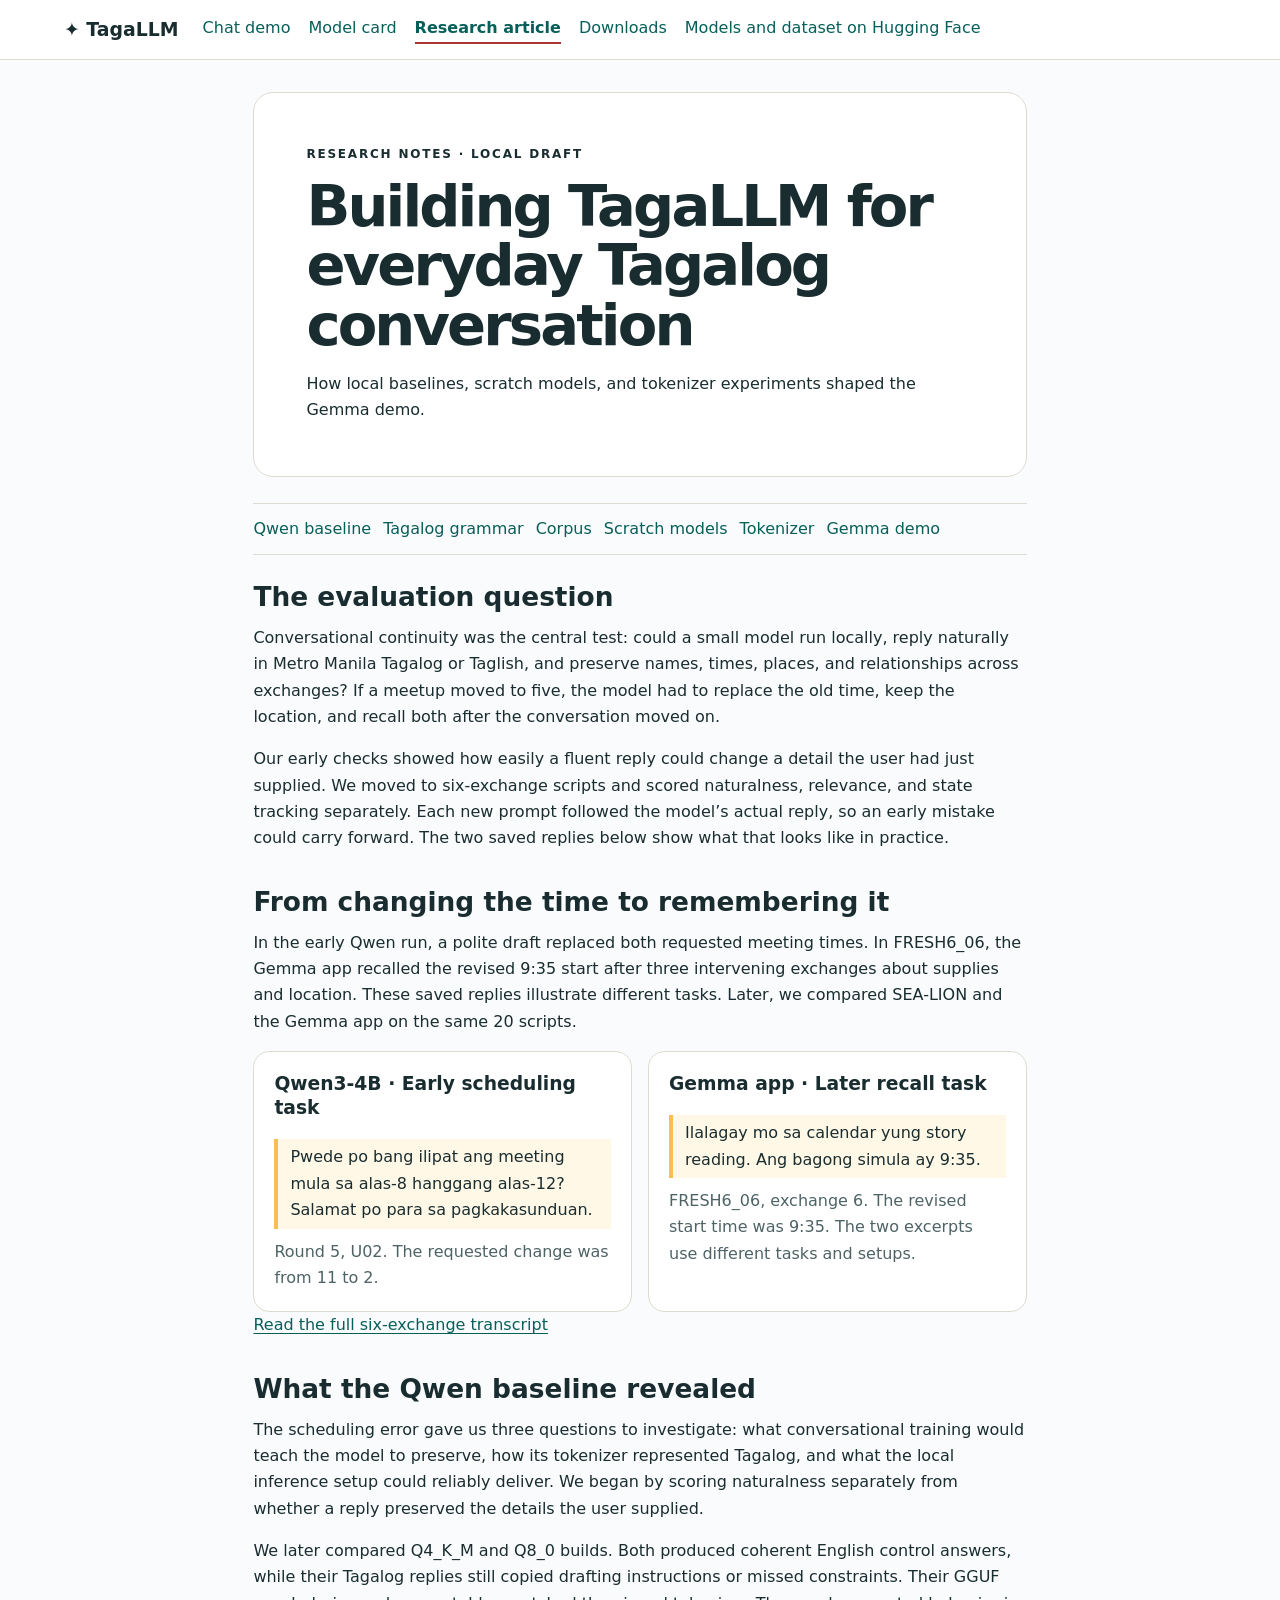
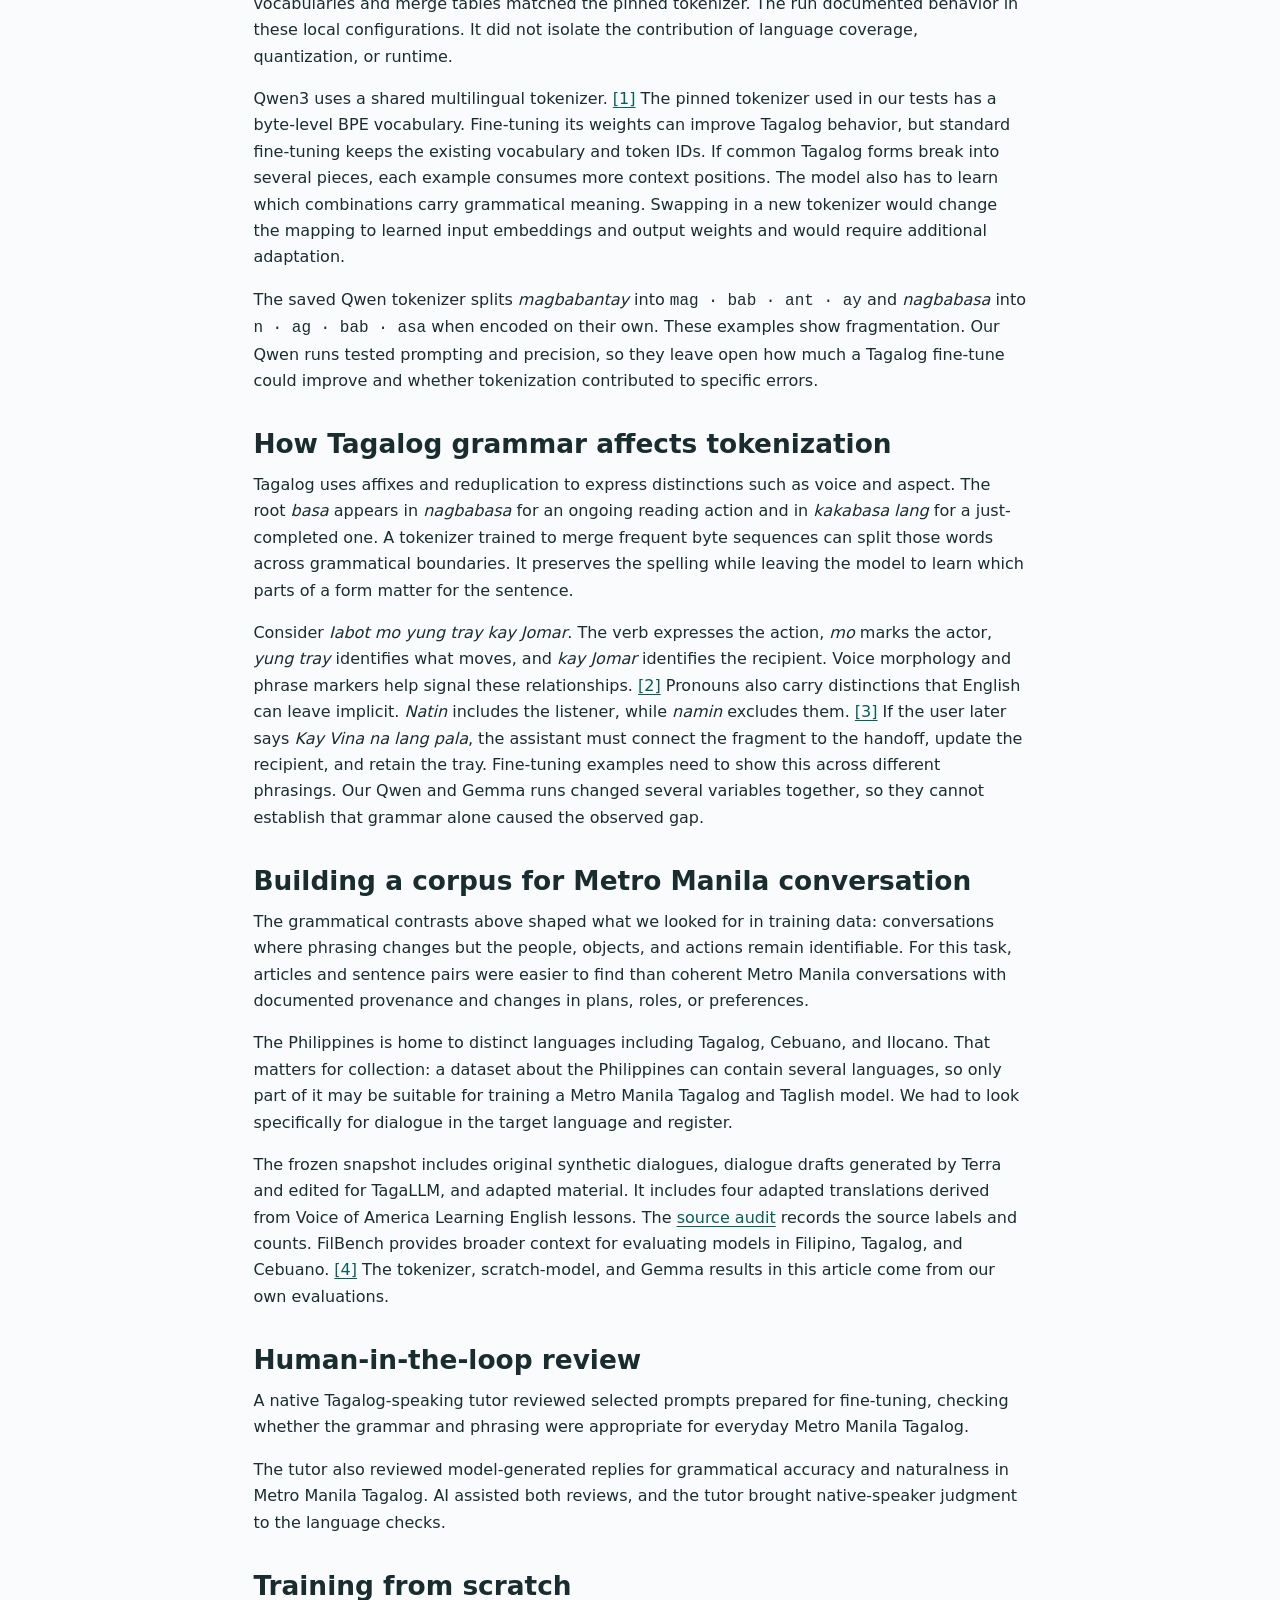
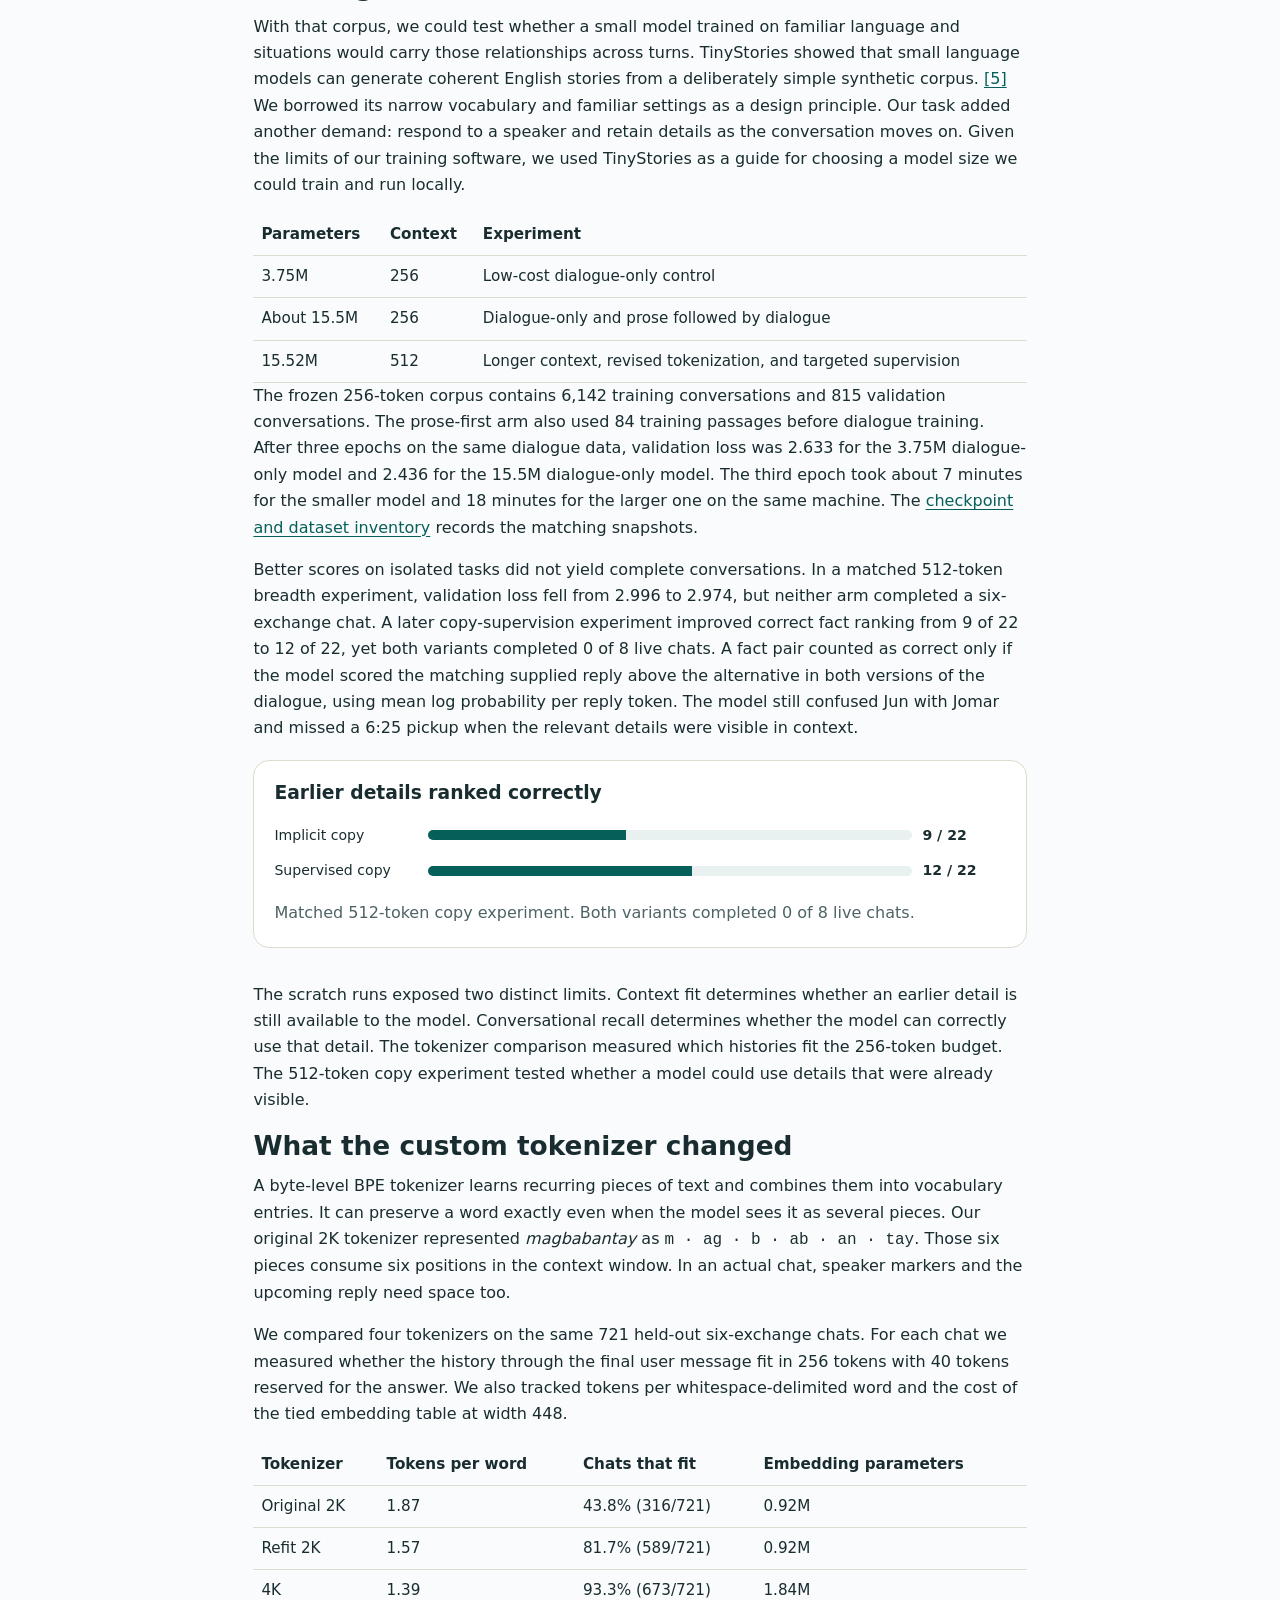
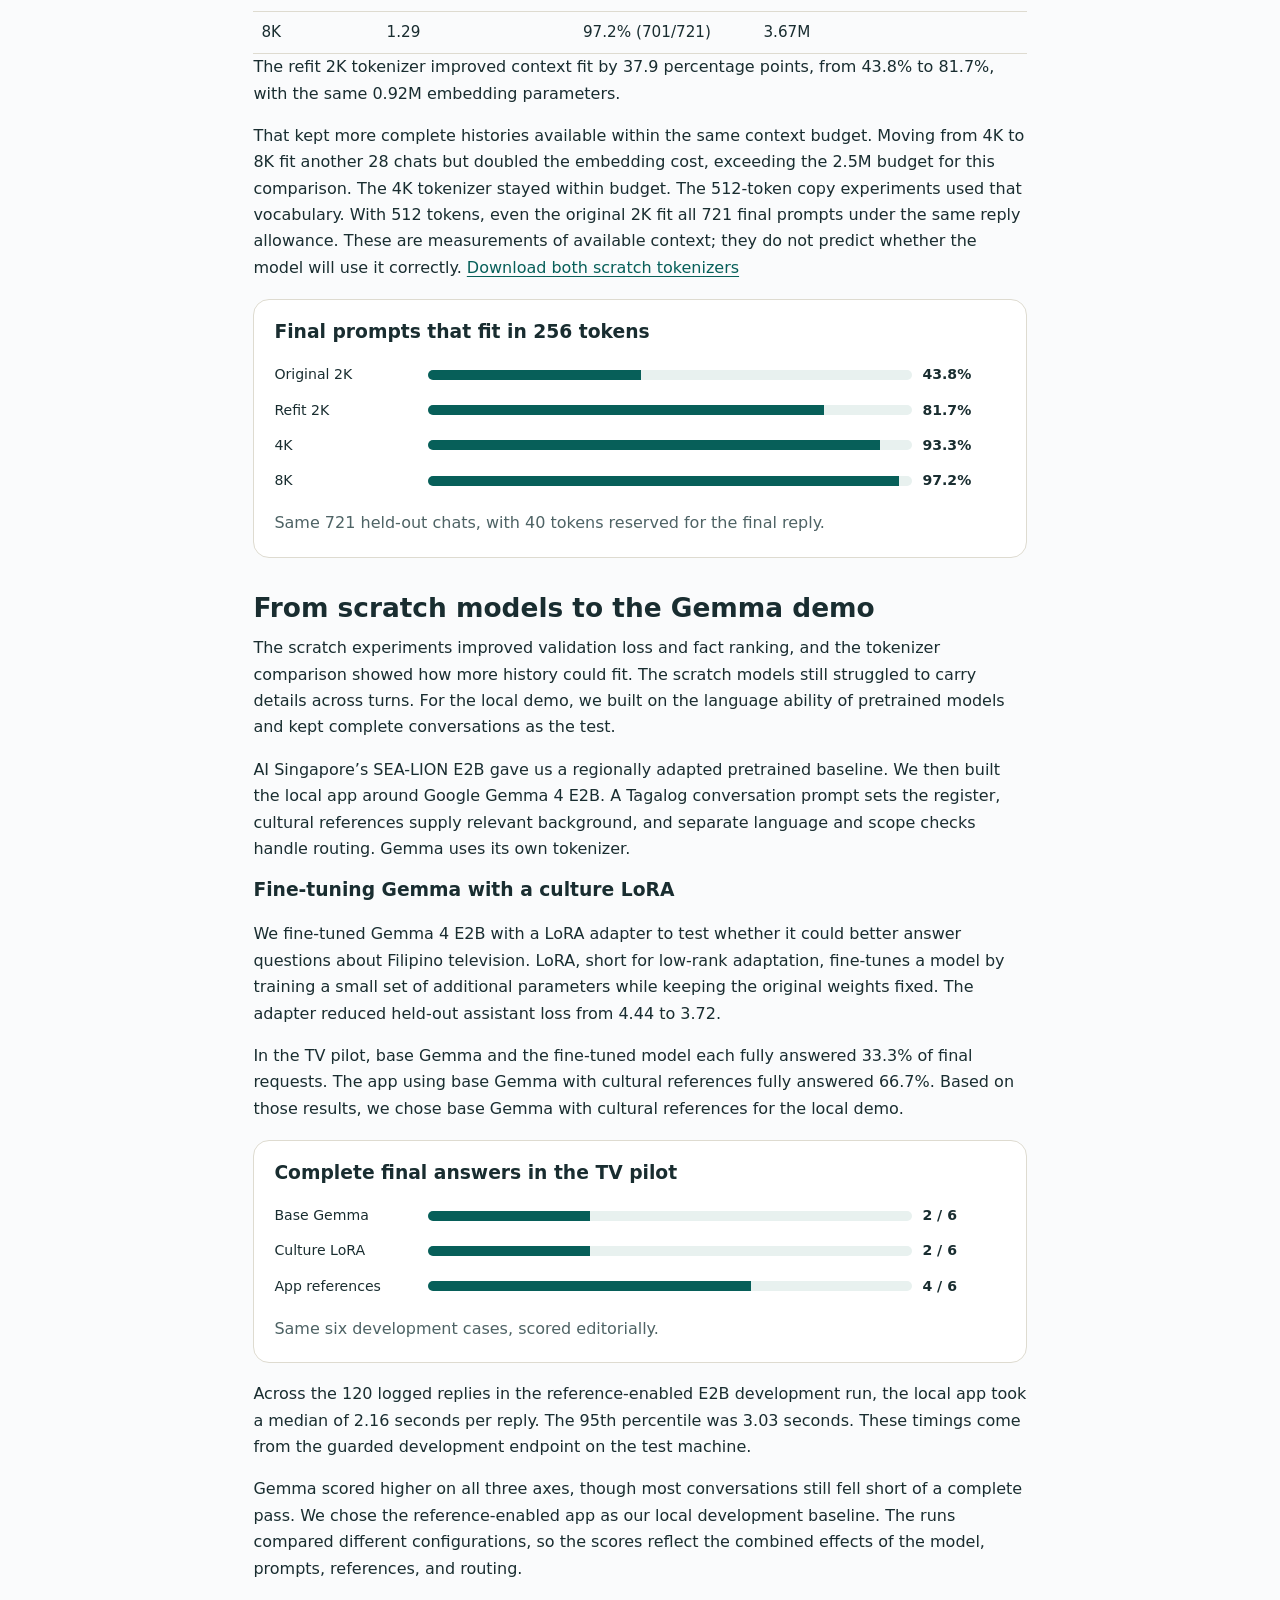
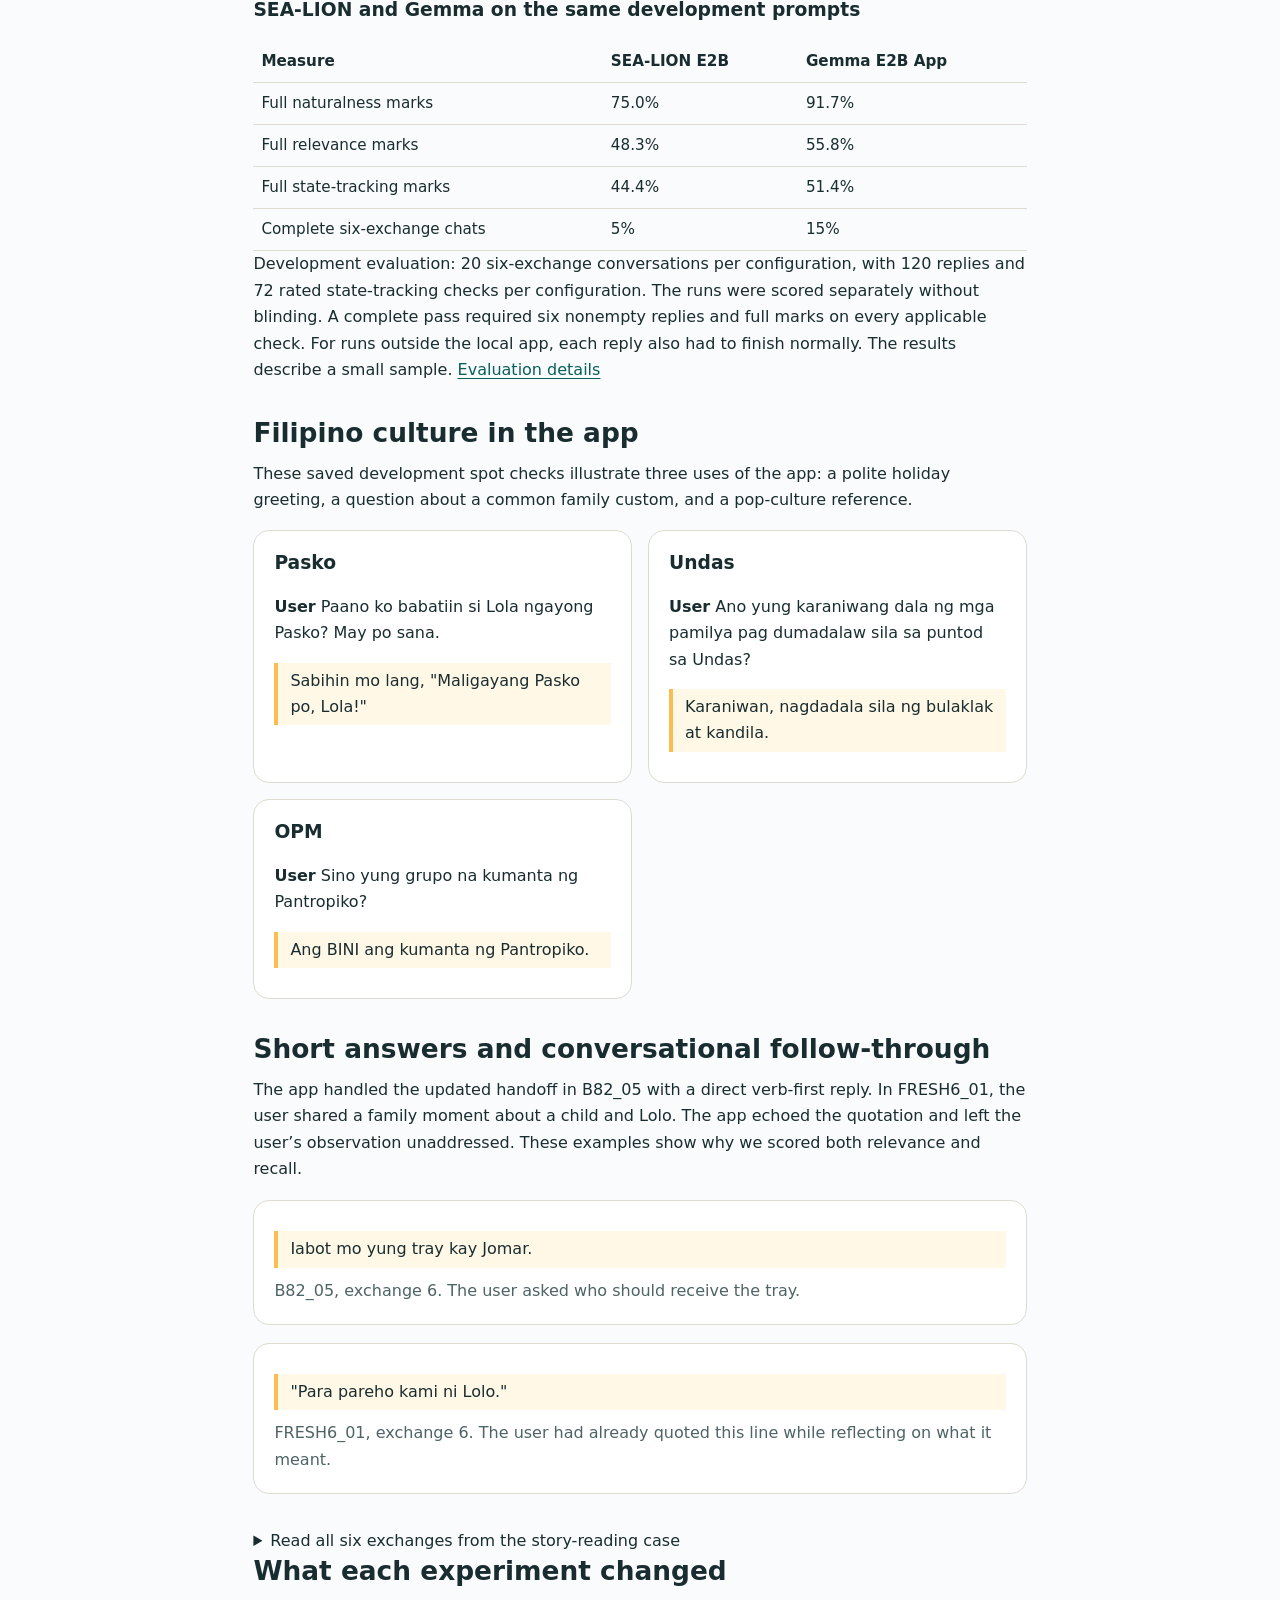
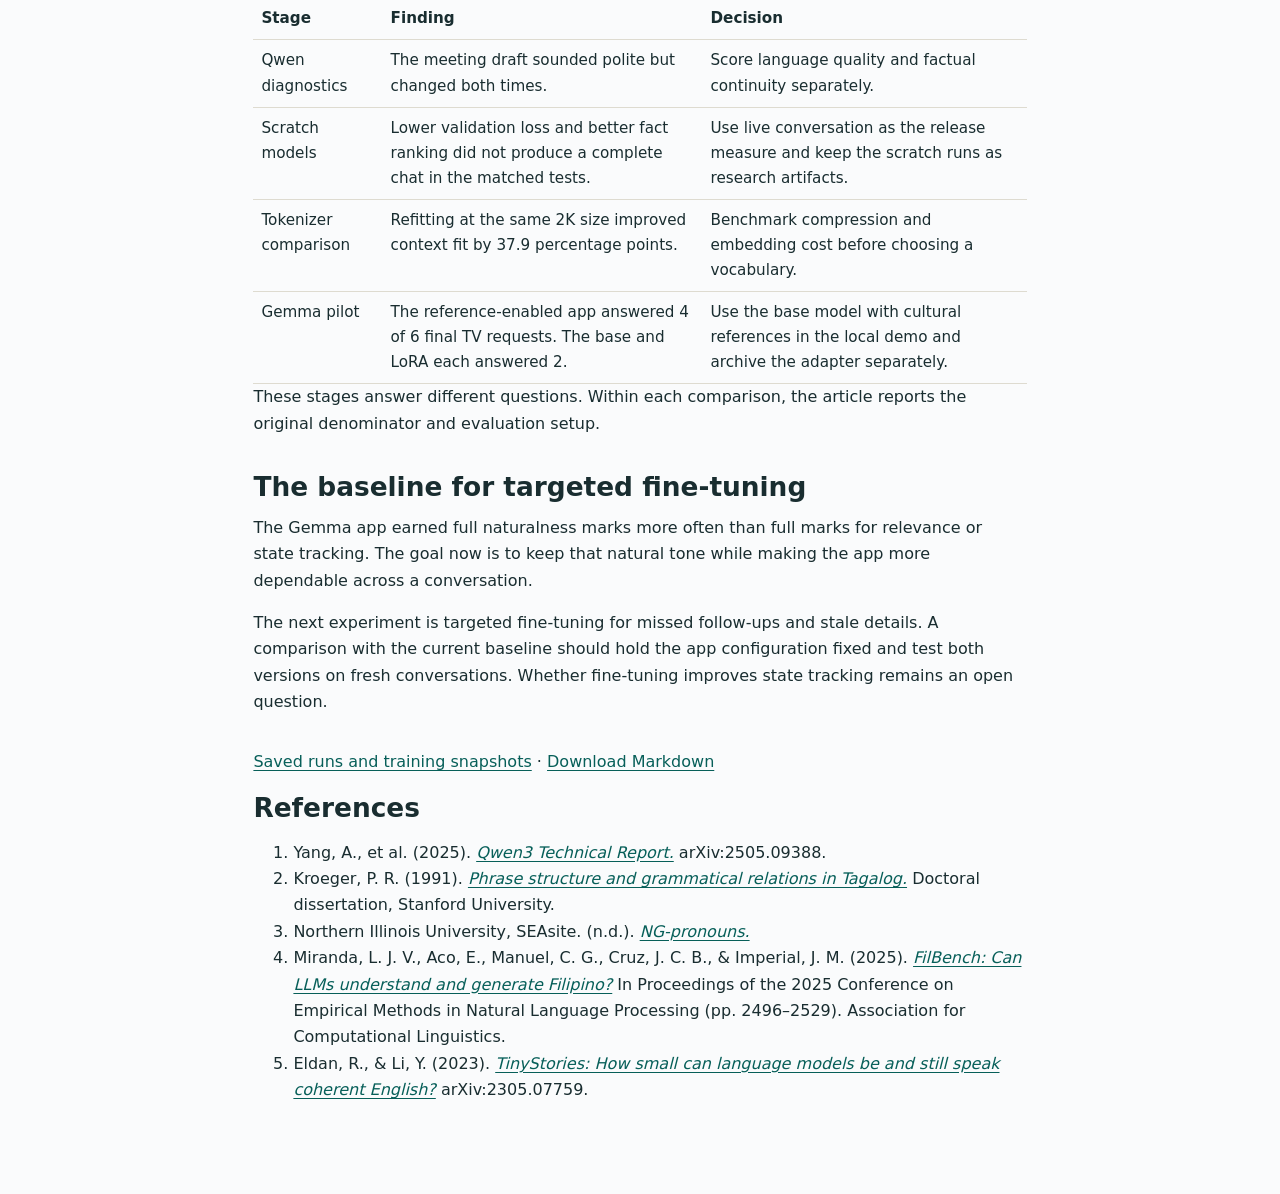
==== commit 61246829: "Add a transition to the fine-tuning conclusion" ====
--- a/article.html
+++ b/article.html
@@ -19,5 +19,5 @@
 <h3 id="culture-lora">Fine-tuning Gemma with a culture LoRA</h3><p>We fine-tuned Gemma 4 E2B with a LoRA adapter to test whether it could better answer questions about Filipino television. LoRA, short for low-rank adaptation, fine-tunes a model by training a small set of additional parameters while keeping the original weights fixed. The adapter reduced held-out assistant loss from 4.44 to 3.72.</p><p>In the TV pilot, base Gemma and the fine-tuned model each fully answered 33.3% of final requests. The app using base Gemma with cultural references fully answered 66.7%. Based on those results, we chose base Gemma with cultural references for the local demo.</p>
 <figure class="research-chart"><h3>Complete final answers in the TV pilot</h3><div class="chart"><div><span>Base Gemma</span><meter max="6" value="2" aria-label="Base Gemma, 2 of 6"></meter><b>2 / 6</b></div><div><span>Culture LoRA</span><meter max="6" value="2" aria-label="Culture LoRA, 2 of 6"></meter><b>2 / 6</b></div><div><span>App references</span><meter max="6" value="4" aria-label="App references, 4 of 6"></meter><b>4 / 6</b></div></div><figcaption>Same six development cases, scored editorially.</figcaption></figure>
 <p>Across the 120 logged replies in the reference-enabled E2B development run, the local app took a median of 2.16 seconds per reply. The 95th percentile was 3.03 seconds. These timings come from the guarded development endpoint on the test machine.</p><p>Gemma scored higher on all three axes, though most conversations still fell short of a complete pass. We chose the reference-enabled app as our local development baseline. The runs compared different configurations, so the scores reflect the combined effects of the model, prompts, references, and routing.</p><h3 id="sea-lion-comparison">SEA-LION and Gemma on the same development prompts</h3><div class="scroll"><table><thead><tr><th>Measure</th><th>SEA-LION E2B</th><th>Gemma E2B App</th></tr></thead><tbody><tr><td>Full naturalness marks</td><td>75.0%</td><td>91.7%</td></tr><tr><td>Full relevance marks</td><td>48.3%</td><td>55.8%</td></tr><tr><td>Full state-tracking marks</td><td>44.4%</td><td>51.4%</td></tr><tr><td>Complete six-exchange chats</td><td>5%</td><td>15%</td></tr></tbody></table></div><p>Development evaluation: 20 six-exchange conversations per configuration, with 120 replies and 72 rated state-tracking checks per configuration. The runs were scored separately without blinding. A complete pass required six nonempty replies and full marks on every applicable check. For runs outside the local app, each reply also had to finish normally. The results describe a small sample. <a href="evidence.html#sea-lion-gemma-counts">Evaluation details</a></p></section>
-<section id="culture-examples"><h2>Filipino culture in the app</h2><p>These saved development spot checks illustrate three uses of the app: a polite holiday greeting, a question about a common family custom, and a pop-culture reference.</p><div class="comparison"><figure lang="tl"><h3>Pasko</h3><p><strong>User</strong> Paano ko babatiin si Lola ngayong Pasko? May po sana.</p><blockquote>Sabihin mo lang, &quot;Maligayang Pasko po, Lola!&quot;</blockquote></figure><figure lang="tl"><h3>Undas</h3><p><strong>User</strong> Ano yung karaniwang dala ng mga pamilya pag dumadalaw sila sa puntod sa Undas?</p><blockquote>Karaniwan, nagdadala sila ng bulaklak at kandila.</blockquote></figure><figure lang="tl"><h3>OPM</h3><p><strong>User</strong> Sino yung grupo na kumanta ng Pantropiko?</p><blockquote>Ang BINI ang kumanta ng Pantropiko.</blockquote></figure></div></section><section id="follow-through"><h2>Short answers and conversational follow-through</h2><p>The app handled the updated handoff in B82_05 with a direct verb-first reply. In FRESH6_01, the user shared a family moment about a child and Lolo. The app echoed the quotation and left the user’s observation unaddressed. These examples show why we scored both relevance and recall.</p><figure><blockquote lang="tl">Iabot mo yung tray kay Jomar.</blockquote><figcaption>B82_05, exchange 6. The user asked who should receive the tray.</figcaption></figure><figure><blockquote lang="tl">&quot;Para pareho kami ni Lolo.&quot;</blockquote><figcaption>FRESH6_01, exchange 6. The user had already quoted this line while reflecting on what it meant.</figcaption></figure></section><details id="story-reading-transcript"><summary>Read all six exchanges from the story-reading case</summary><p>Saved development case FRESH6_06. This conversation passed the full editorial rubric.</p><ol><li lang="tl"><p><strong>User</strong> May story reading sa covered court nang 9:10. May puppet show rin sa kaparehong lugar nang 10:20.</p><p><strong>TagaLLM</strong> Okay, may story reading sa covered court ng 9:10 at puppet show sa 10:20.</p></li><li lang="tl"><p><strong>User</strong> Nag-post yung organizer na 9:35 na raw yung story reading dahil may inaayos pa sa mic. Tuloy pa rin yung puppet show sa dating oras.</p><p><strong>TagaLLM</strong> So, nag-post yung organizer na 9:35 na lang yung story reading dahil inaayos pa sa mic, pero yung puppet show, same pa rin sa 10:20.</p></li><li lang="tl"><p><strong>User</strong> Ako magdadala ng banig para sa mga bata. Si Ate ang magdadala ng tubig.</p><p><strong>TagaLLM</strong> Ikaw magdadala ng banig, Ate ang magdadala ng tubig.</p></li><li lang="tl"><p><strong>User</strong> Tinupi ko na yung banig. Nilagay ni Ate yung mga bote sa hiwalay na bag.</p><p><strong>TagaLLM</strong> Tinupi mo na yung banig, at inilagay ni Ate yung mga bote sa hiwalay na bag.</p></li><li lang="tl"><p><strong>User</strong> May nagtanong sa group chat kung nagbago rin yung lugar. Sabi ko covered court pa rin.</p><p><strong>TagaLLM</strong> Sabi mo covered court pa rin.</p></li><li lang="tl"><p><strong>User</strong> Ilalagay ko na sa calendar yung story reading. Anong oras nga yung bagong simula?</p><p><strong>TagaLLM</strong> Ilalagay mo sa calendar yung story reading. Ang bagong simula ay 9:35.</p></li></ol></details><section id="decisions"><h2>What each experiment changed</h2><div class="scroll"><table><thead><tr><th>Stage</th><th>Finding</th><th>Decision</th></tr></thead><tbody><tr><td>Qwen diagnostics</td><td>The meeting draft sounded polite but changed both times.</td><td>Score language quality and factual continuity separately.</td></tr><tr><td>Scratch models</td><td>Lower validation loss and better fact ranking did not produce a complete chat in the matched tests.</td><td>Use live conversation as the release measure and keep the scratch runs as research artifacts.</td></tr><tr><td>Tokenizer comparison</td><td>Refitting at the same 2K size improved context fit by 37.9 percentage points.</td><td>Benchmark compression and embedding cost before choosing a vocabulary.</td></tr><tr><td>Gemma pilot</td><td>The reference-enabled app answered 4 of 6 final TV requests. The base and LoRA each answered 2.</td><td>Use the base model with cultural references in the local demo and archive the adapter separately.</td></tr></tbody></table></div><p>These stages answer different questions. Within each comparison, the article reports the original denominator and evaluation setup.</p></section><section id="next-phase"><h2>The baseline for targeted fine-tuning</h2><p>The Gemma app earned full naturalness marks more often than full marks for relevance or state tracking.</p><p>The next experiment is targeted fine-tuning for missed follow-ups and stale details. A comparison with the current baseline should hold the app configuration fixed and test both versions on fresh conversations. Whether fine-tuning improves state tracking remains an open question.</p></section><p><a href="evidence.html">Saved runs and training snapshots</a> · <a href="docs/article.md" download>Download Markdown</a></p><section id="references"><h2>References</h2><ol><li id="ref-1">Yang, A., et al. (2025). <a href="https://arxiv.org/abs/2505.09388"><cite>Qwen3 Technical Report.</cite></a> arXiv:2505.09388.</li><li id="ref-2">Kroeger, P. R. (1991). <a href="https://www.diu.edu/wp-content/uploads/paul_kroeger/PK-thesis-revised-all-chapters-readonly.pdf"><cite>Phrase structure and grammatical relations in Tagalog.</cite></a> Doctoral dissertation, Stanford University.</li><li id="ref-3">Northern Illinois University, SEAsite. (n.d.). <a href="https://seasite.niu.edu/trans/tagalog/Grammar%201/Pronouns/NGpron.htm"><cite>NG-pronouns.</cite></a></li><li id="ref-4">Miranda, L. J. V., Aco, E., Manuel, C. G., Cruz, J. C. B., &amp; Imperial, J. M. (2025). <a href="https://aclanthology.org/2025.emnlp-main.127/"><cite>FilBench: Can LLMs understand and generate Filipino?</cite></a> In Proceedings of the 2025 Conference on Empirical Methods in Natural Language Processing (pp. 2496–2529). Association for Computational Linguistics.</li><li id="ref-5">Eldan, R., &amp; Li, Y. (2023). <a href="https://arxiv.org/abs/2305.07759"><cite>TinyStories: How small can language models be and still speak coherent English?</cite></a> arXiv:2305.07759.</li></ol></section></main></body></html>
+<section id="culture-examples"><h2>Filipino culture in the app</h2><p>These saved development spot checks illustrate three uses of the app: a polite holiday greeting, a question about a common family custom, and a pop-culture reference.</p><div class="comparison"><figure lang="tl"><h3>Pasko</h3><p><strong>User</strong> Paano ko babatiin si Lola ngayong Pasko? May po sana.</p><blockquote>Sabihin mo lang, &quot;Maligayang Pasko po, Lola!&quot;</blockquote></figure><figure lang="tl"><h3>Undas</h3><p><strong>User</strong> Ano yung karaniwang dala ng mga pamilya pag dumadalaw sila sa puntod sa Undas?</p><blockquote>Karaniwan, nagdadala sila ng bulaklak at kandila.</blockquote></figure><figure lang="tl"><h3>OPM</h3><p><strong>User</strong> Sino yung grupo na kumanta ng Pantropiko?</p><blockquote>Ang BINI ang kumanta ng Pantropiko.</blockquote></figure></div></section><section id="follow-through"><h2>Short answers and conversational follow-through</h2><p>The app handled the updated handoff in B82_05 with a direct verb-first reply. In FRESH6_01, the user shared a family moment about a child and Lolo. The app echoed the quotation and left the user’s observation unaddressed. These examples show why we scored both relevance and recall.</p><figure><blockquote lang="tl">Iabot mo yung tray kay Jomar.</blockquote><figcaption>B82_05, exchange 6. The user asked who should receive the tray.</figcaption></figure><figure><blockquote lang="tl">&quot;Para pareho kami ni Lolo.&quot;</blockquote><figcaption>FRESH6_01, exchange 6. The user had already quoted this line while reflecting on what it meant.</figcaption></figure></section><details id="story-reading-transcript"><summary>Read all six exchanges from the story-reading case</summary><p>Saved development case FRESH6_06. This conversation passed the full editorial rubric.</p><ol><li lang="tl"><p><strong>User</strong> May story reading sa covered court nang 9:10. May puppet show rin sa kaparehong lugar nang 10:20.</p><p><strong>TagaLLM</strong> Okay, may story reading sa covered court ng 9:10 at puppet show sa 10:20.</p></li><li lang="tl"><p><strong>User</strong> Nag-post yung organizer na 9:35 na raw yung story reading dahil may inaayos pa sa mic. Tuloy pa rin yung puppet show sa dating oras.</p><p><strong>TagaLLM</strong> So, nag-post yung organizer na 9:35 na lang yung story reading dahil inaayos pa sa mic, pero yung puppet show, same pa rin sa 10:20.</p></li><li lang="tl"><p><strong>User</strong> Ako magdadala ng banig para sa mga bata. Si Ate ang magdadala ng tubig.</p><p><strong>TagaLLM</strong> Ikaw magdadala ng banig, Ate ang magdadala ng tubig.</p></li><li lang="tl"><p><strong>User</strong> Tinupi ko na yung banig. Nilagay ni Ate yung mga bote sa hiwalay na bag.</p><p><strong>TagaLLM</strong> Tinupi mo na yung banig, at inilagay ni Ate yung mga bote sa hiwalay na bag.</p></li><li lang="tl"><p><strong>User</strong> May nagtanong sa group chat kung nagbago rin yung lugar. Sabi ko covered court pa rin.</p><p><strong>TagaLLM</strong> Sabi mo covered court pa rin.</p></li><li lang="tl"><p><strong>User</strong> Ilalagay ko na sa calendar yung story reading. Anong oras nga yung bagong simula?</p><p><strong>TagaLLM</strong> Ilalagay mo sa calendar yung story reading. Ang bagong simula ay 9:35.</p></li></ol></details><section id="decisions"><h2>What each experiment changed</h2><div class="scroll"><table><thead><tr><th>Stage</th><th>Finding</th><th>Decision</th></tr></thead><tbody><tr><td>Qwen diagnostics</td><td>The meeting draft sounded polite but changed both times.</td><td>Score language quality and factual continuity separately.</td></tr><tr><td>Scratch models</td><td>Lower validation loss and better fact ranking did not produce a complete chat in the matched tests.</td><td>Use live conversation as the release measure and keep the scratch runs as research artifacts.</td></tr><tr><td>Tokenizer comparison</td><td>Refitting at the same 2K size improved context fit by 37.9 percentage points.</td><td>Benchmark compression and embedding cost before choosing a vocabulary.</td></tr><tr><td>Gemma pilot</td><td>The reference-enabled app answered 4 of 6 final TV requests. The base and LoRA each answered 2.</td><td>Use the base model with cultural references in the local demo and archive the adapter separately.</td></tr></tbody></table></div><p>These stages answer different questions. Within each comparison, the article reports the original denominator and evaluation setup.</p></section><section id="next-phase"><h2>The baseline for targeted fine-tuning</h2><p>The Gemma app earned full naturalness marks more often than full marks for relevance or state tracking. The goal now is to keep that natural tone while making the app more dependable across a conversation.</p><p>The next experiment is targeted fine-tuning for missed follow-ups and stale details. A comparison with the current baseline should hold the app configuration fixed and test both versions on fresh conversations. Whether fine-tuning improves state tracking remains an open question.</p></section><p><a href="evidence.html">Saved runs and training snapshots</a> · <a href="docs/article.md" download>Download Markdown</a></p><section id="references"><h2>References</h2><ol><li id="ref-1">Yang, A., et al. (2025). <a href="https://arxiv.org/abs/2505.09388"><cite>Qwen3 Technical Report.</cite></a> arXiv:2505.09388.</li><li id="ref-2">Kroeger, P. R. (1991). <a href="https://www.diu.edu/wp-content/uploads/paul_kroeger/PK-thesis-revised-all-chapters-readonly.pdf"><cite>Phrase structure and grammatical relations in Tagalog.</cite></a> Doctoral dissertation, Stanford University.</li><li id="ref-3">Northern Illinois University, SEAsite. (n.d.). <a href="https://seasite.niu.edu/trans/tagalog/Grammar%201/Pronouns/NGpron.htm"><cite>NG-pronouns.</cite></a></li><li id="ref-4">Miranda, L. J. V., Aco, E., Manuel, C. G., Cruz, J. C. B., &amp; Imperial, J. M. (2025). <a href="https://aclanthology.org/2025.emnlp-main.127/"><cite>FilBench: Can LLMs understand and generate Filipino?</cite></a> In Proceedings of the 2025 Conference on Empirical Methods in Natural Language Processing (pp. 2496–2529). Association for Computational Linguistics.</li><li id="ref-5">Eldan, R., &amp; Li, Y. (2023). <a href="https://arxiv.org/abs/2305.07759"><cite>TinyStories: How small can language models be and still speak coherent English?</cite></a> arXiv:2305.07759.</li></ol></section></main></body></html>
 
